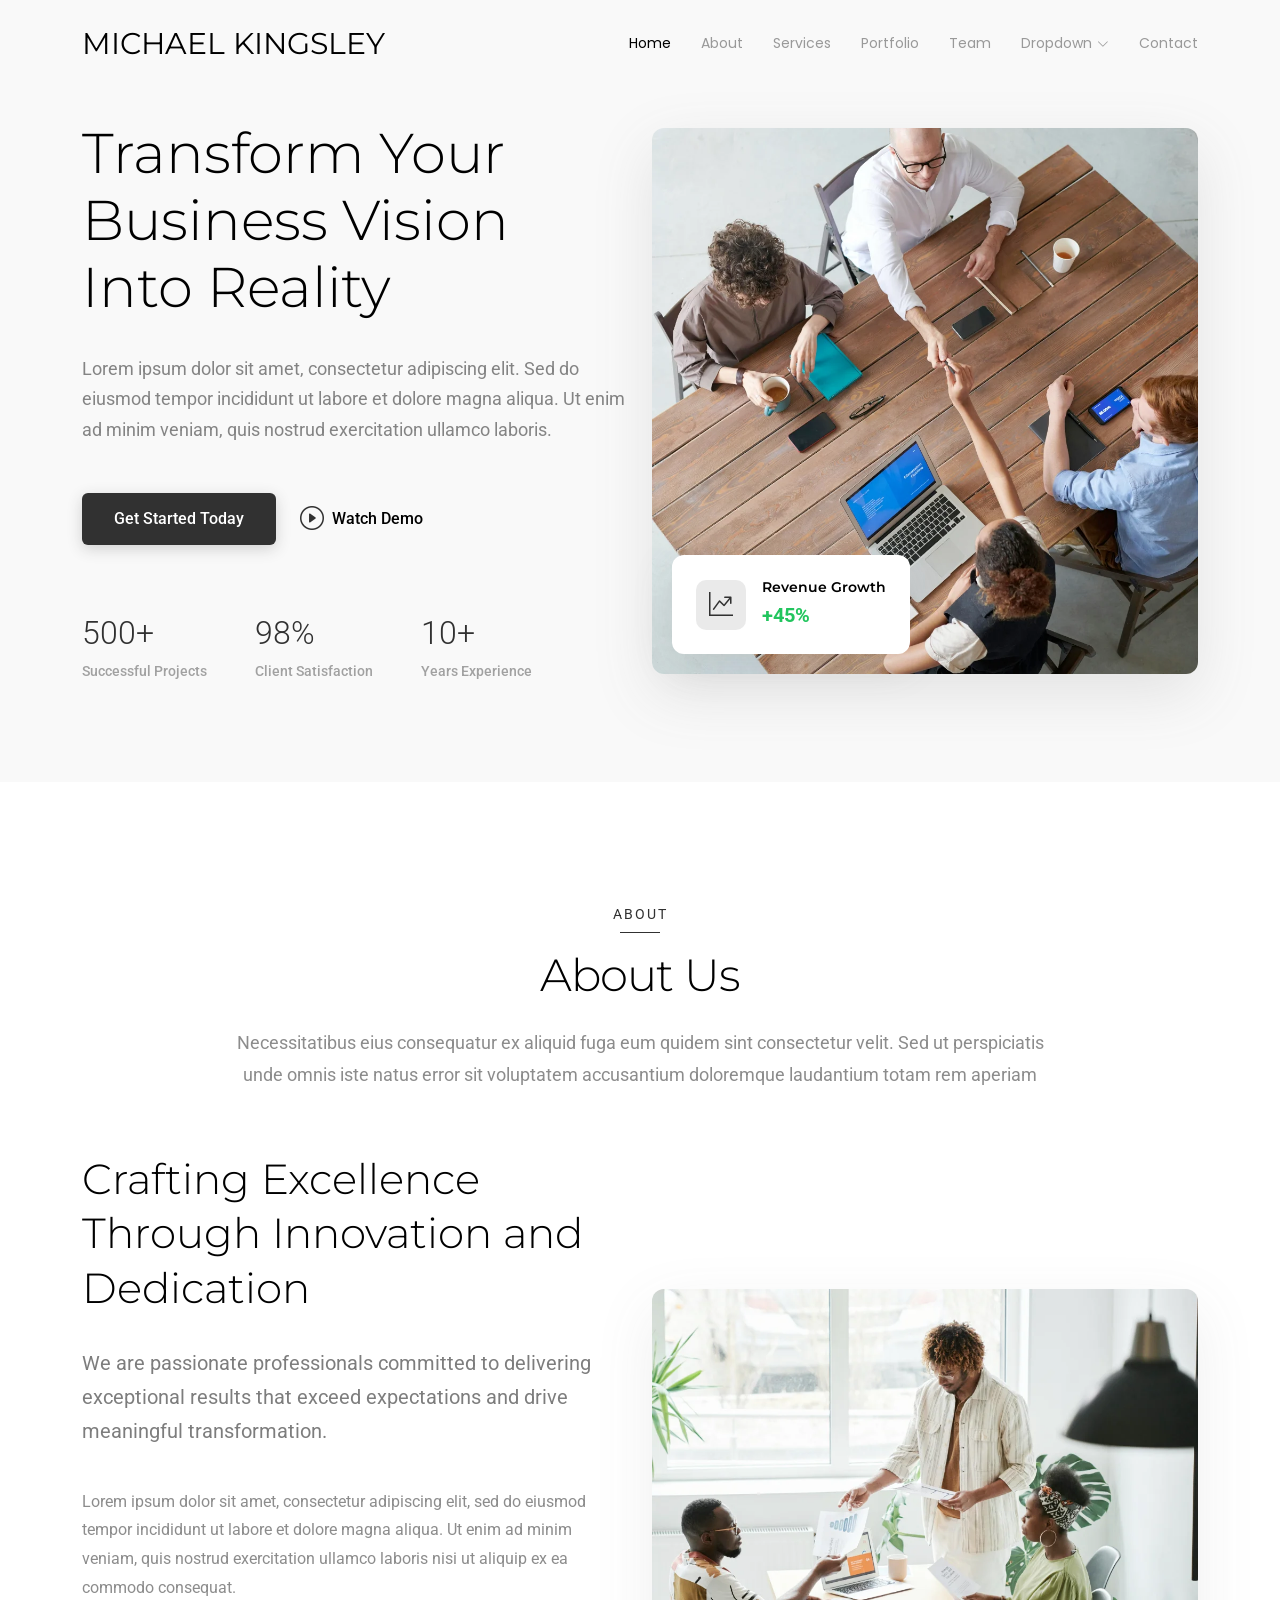
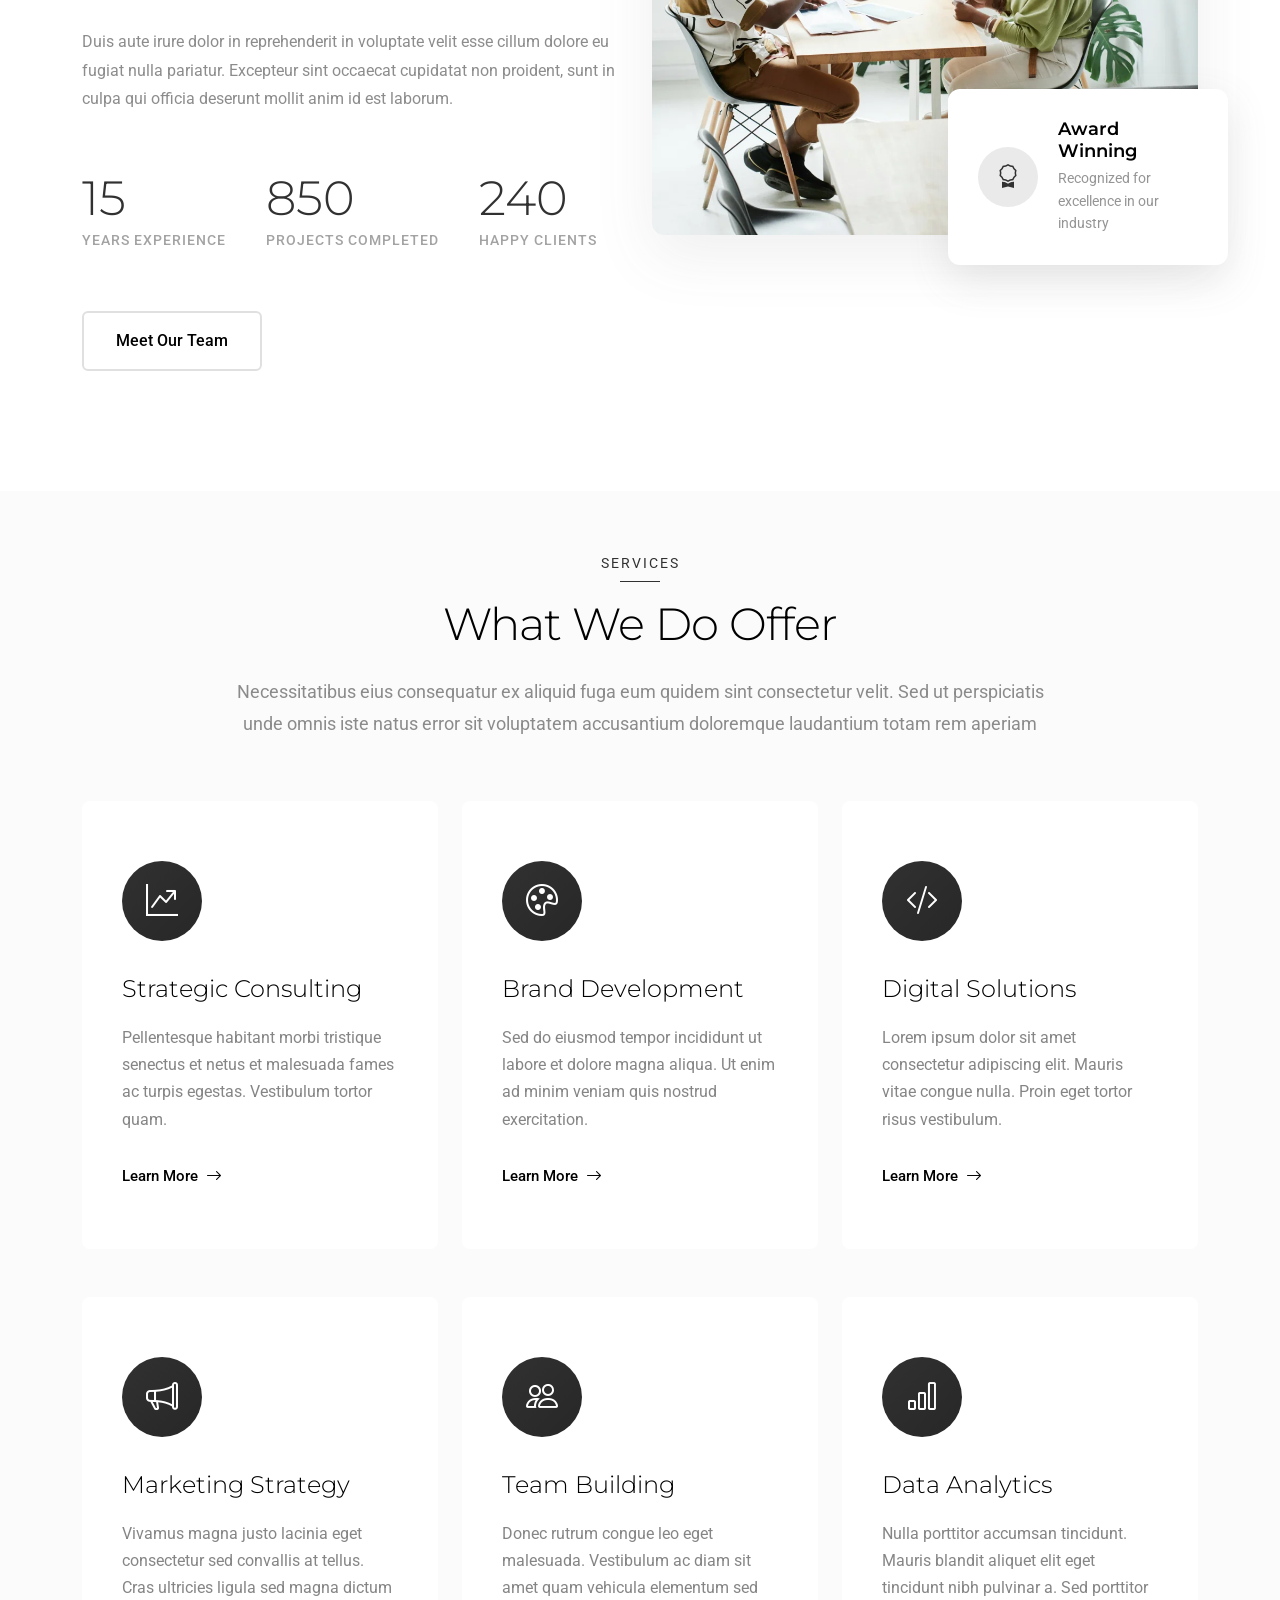
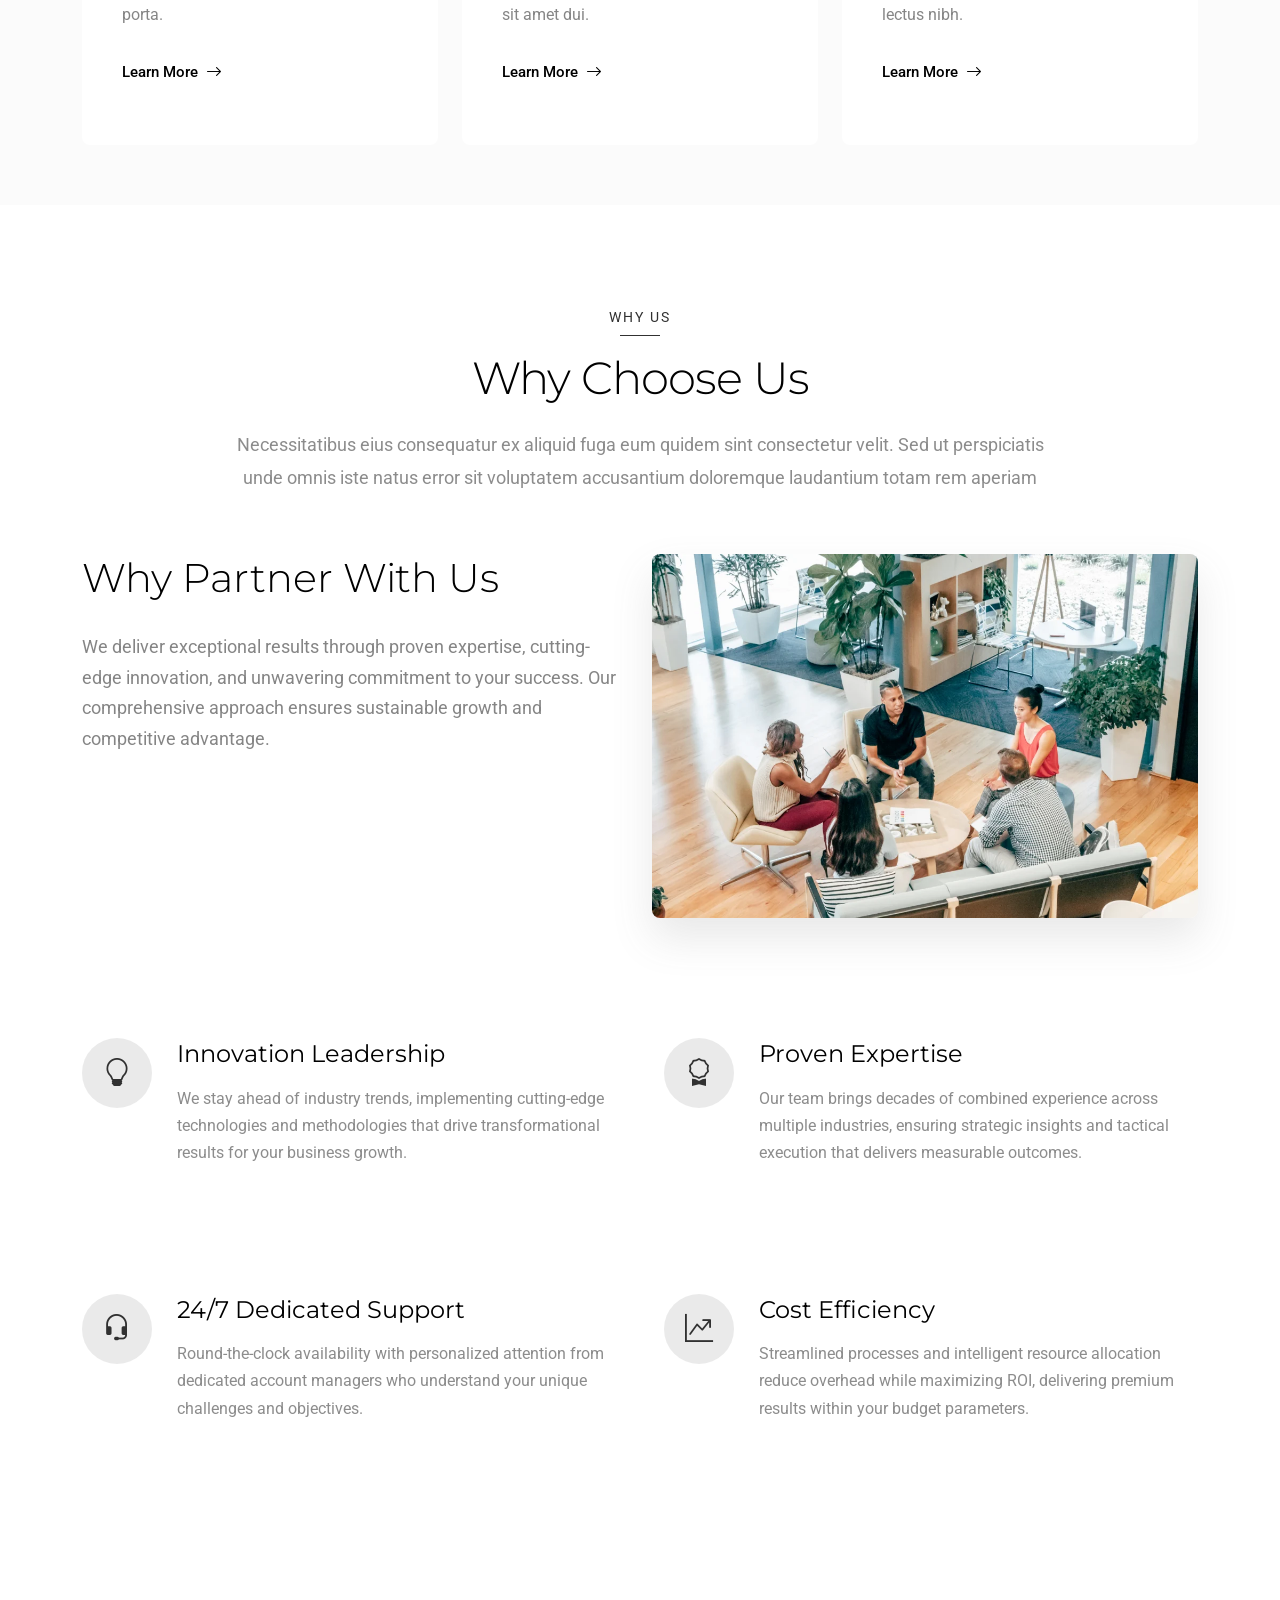
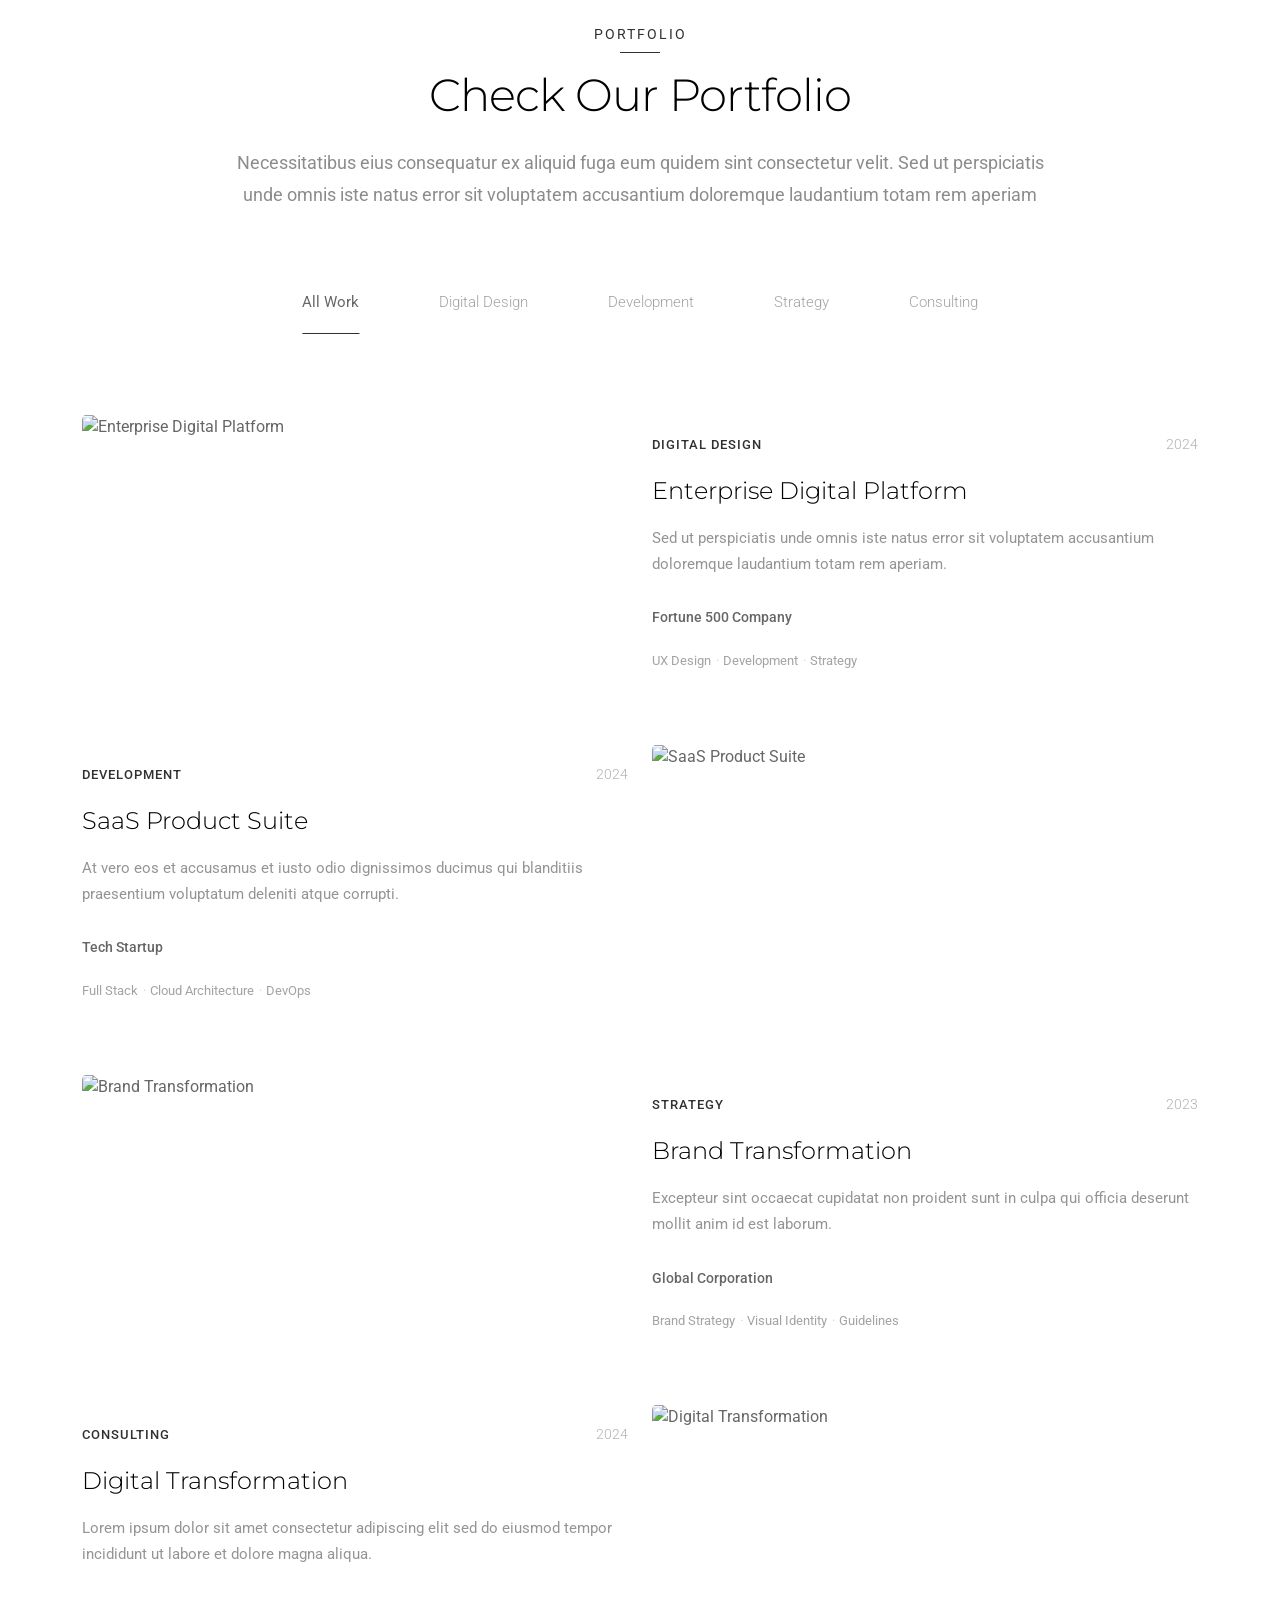
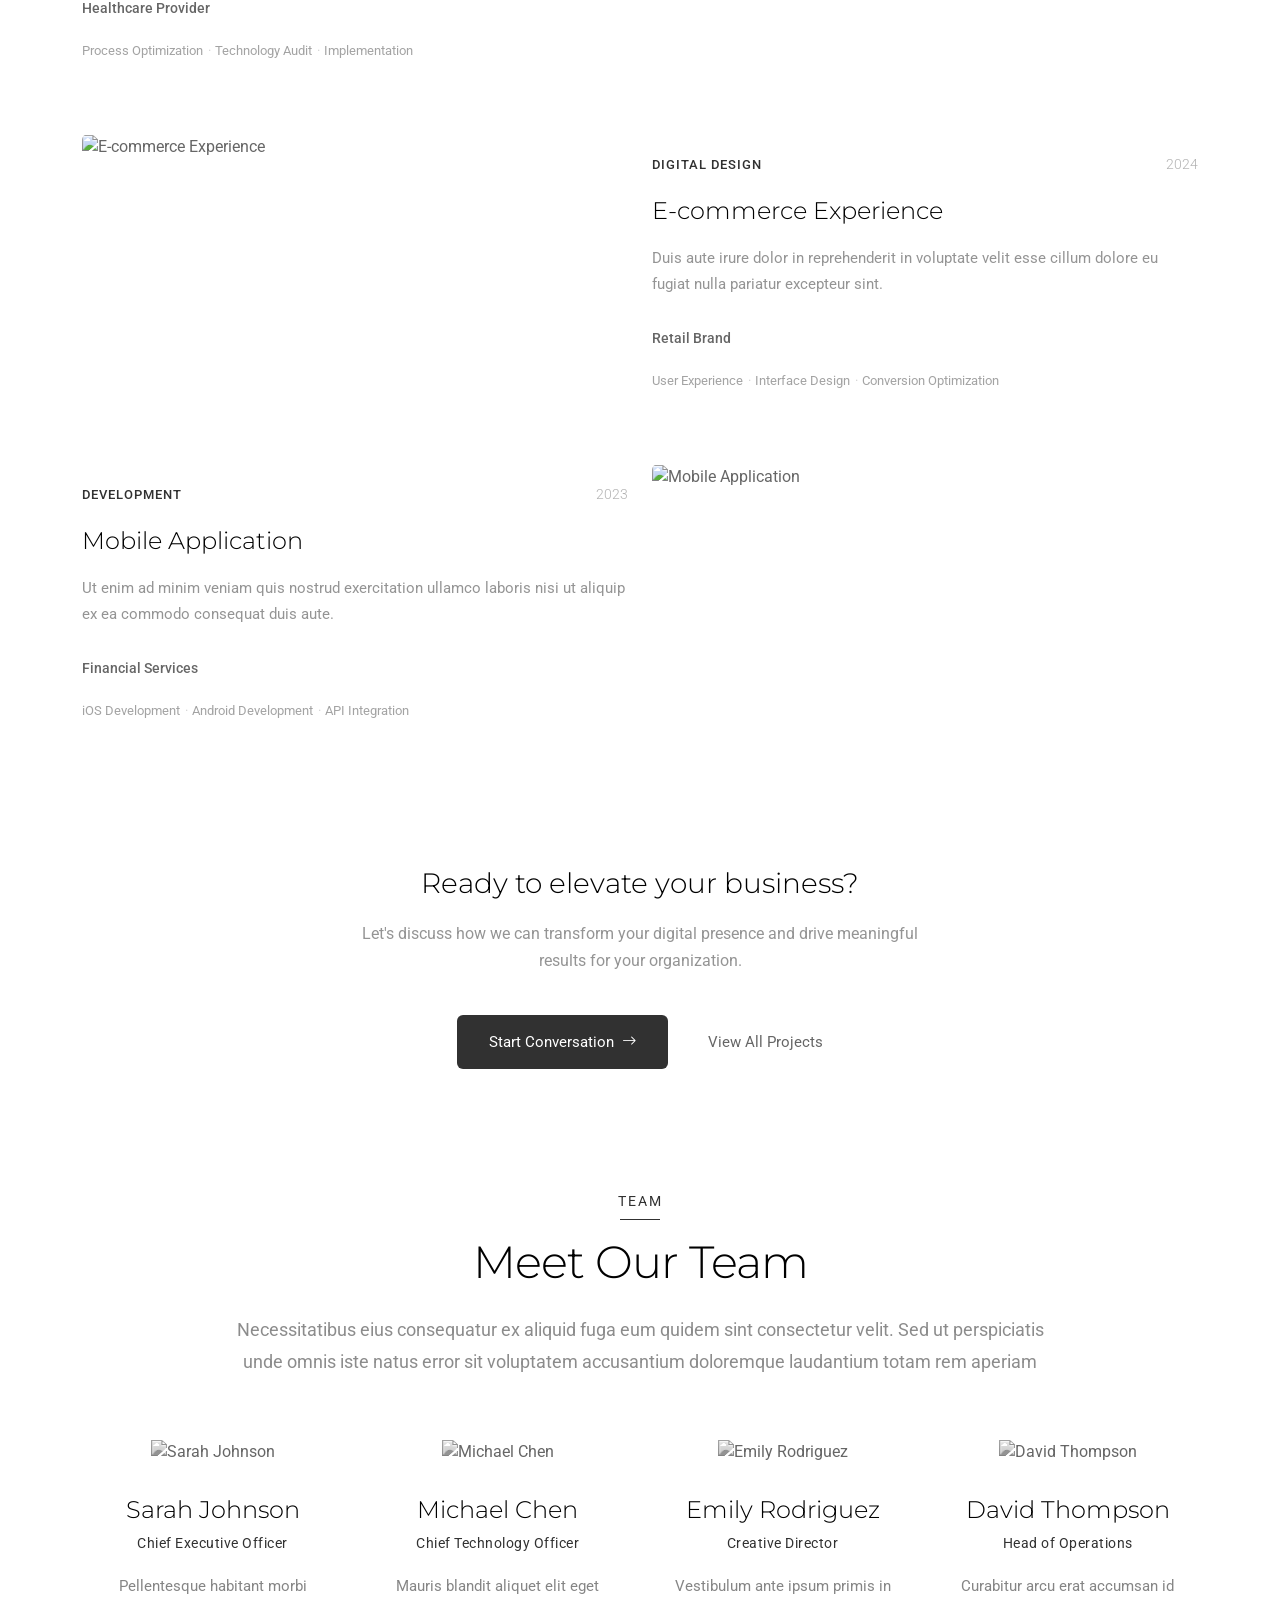
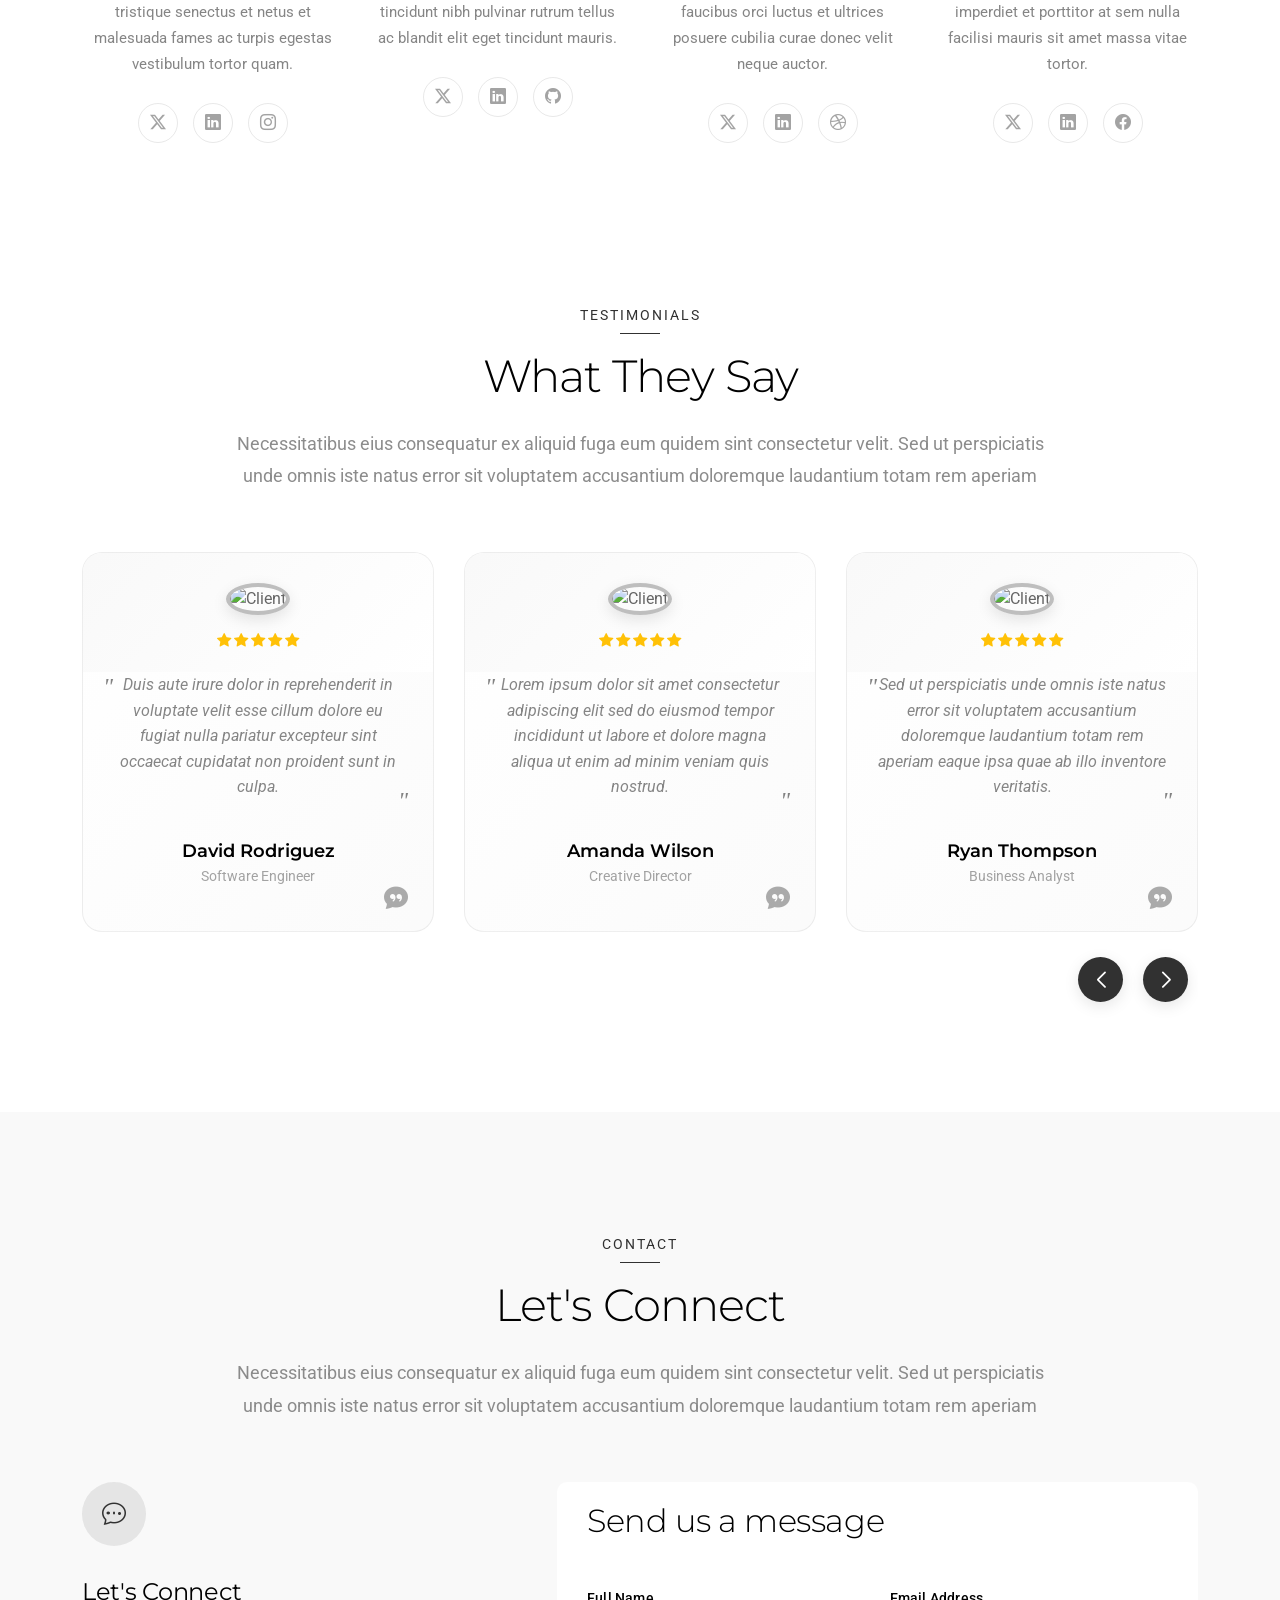
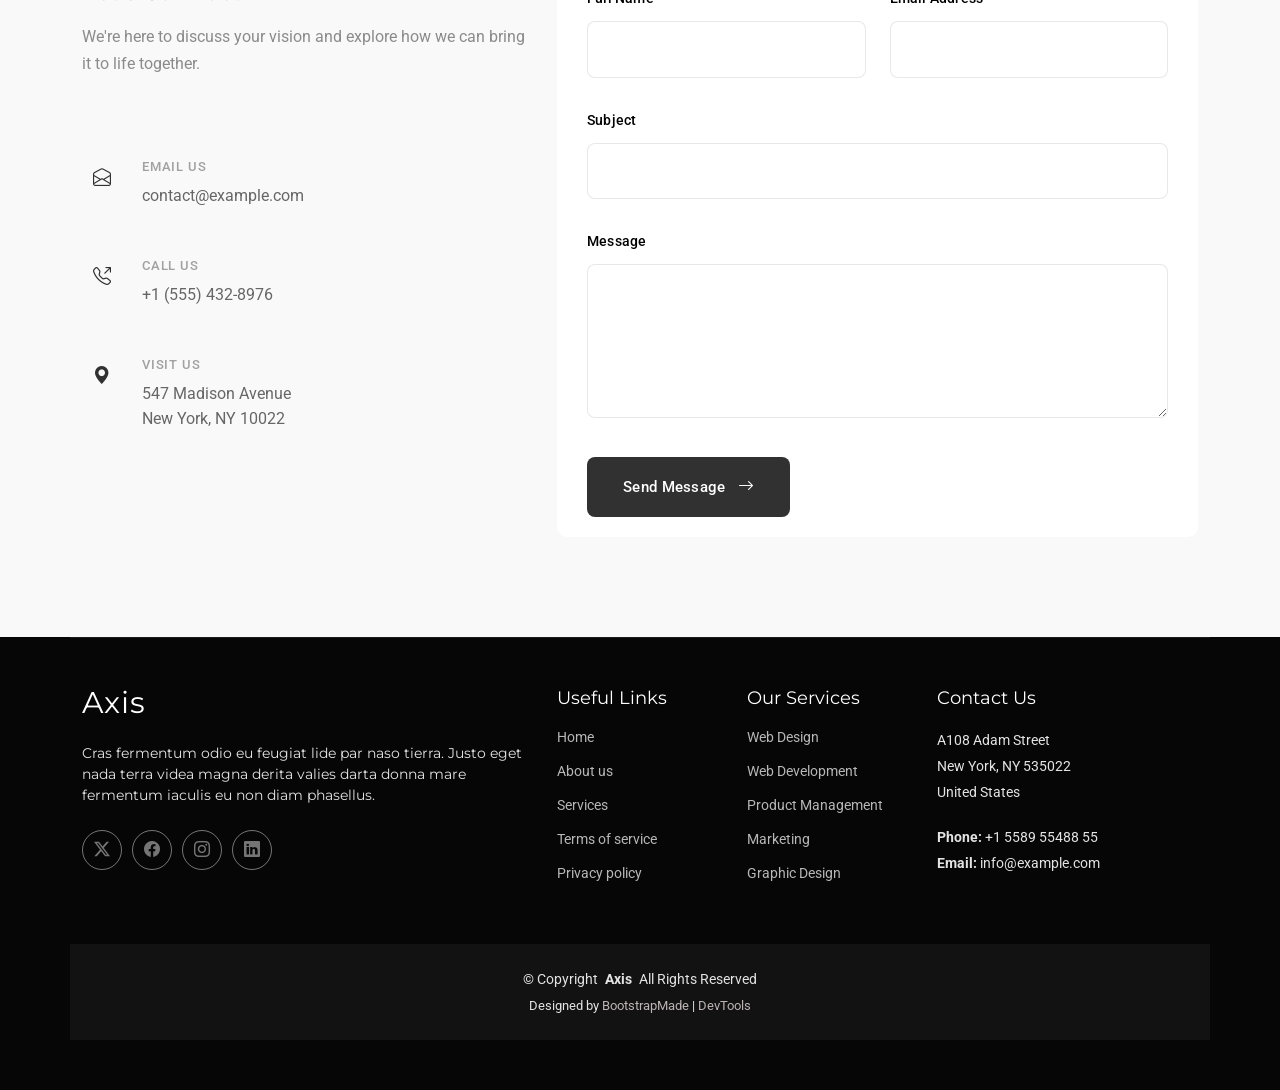
==== index.html @ a592f67a "my first commit" ====
<!DOCTYPE html>
<html lang="en">

<head>
  <meta charset="utf-8">
  <meta content="width=device-width, initial-scale=1.0" name="viewport">
  <title>Index - Axis Bootstrap Template</title>
  <meta name="description" content="">
  <meta name="keywords" content="">

  <!-- Favicons -->

  <!-- Fonts -->
  <link href="https://fonts.googleapis.com" rel="preconnect">
  <link href="https://fonts.gstatic.com" rel="preconnect" crossorigin>
  <link href="https://fonts.googleapis.com/css2?family=Roboto:ital,wght@0,100;0,300;0,400;0,500;0,700;0,900;1,100;1,300;1,400;1,500;1,700;1,900&family=Montserrat:ital,wght@0,100;0,200;0,300;0,400;0,500;0,600;0,700;0,800;0,900;1,100;1,200;1,300;1,400;1,500;1,600;1,700;1,800;1,900&family=Poppins:ital,wght@0,100;0,200;0,300;0,400;0,500;0,600;0,700;0,800;0,900;1,100;1,200;1,300;1,400;1,500;1,600;1,700;1,800;1,900&display=swap" rel="stylesheet">

  <!-- Vendor CSS Files -->
  <link href="assets/vendor/bootstrap/css/bootstrap.min.css" rel="stylesheet">
  <link href="assets/vendor/bootstrap-icons/bootstrap-icons.css" rel="stylesheet">
  <link href="assets/vendor/aos/aos.css" rel="stylesheet">
  <link href="assets/vendor/glightbox/css/glightbox.min.css" rel="stylesheet">
  <link href="assets/vendor/swiper/swiper-bundle.min.css" rel="stylesheet">

  <!-- Main CSS File -->
  <link href="assets/css/main.css" rel="stylesheet">

  <!-- =======================================================
  * Template Name: Axis
  * Template URL: https://bootstrapmade.com/axis-bootstrap-corporate-template/
  * Updated: Sep 13 2025 with Bootstrap v5.3.8
  * Author: BootstrapMade.com
  * License: https://bootstrapmade.com/license/
  ======================================================== -->
</head>

<body class="index-page">

  <header id="header" class="header d-flex align-items-center fixed-top">
    <div class="container-fluid container-xl position-relative d-flex align-items-center justify-content-between">

      <a href="index.html" class="logo d-flex align-items-center">
        <!-- Uncomment the line below if you also wish to use an image logo -->
        <!-- <img src="assets/img/logo.webp" alt=""> -->
        <h1 class="sitename">MICHAEL KINGSLEY</h1>
      </a>

      <nav id="navmenu" class="navmenu">
        <ul>
          <li><a href="#hero" class="active">Home</a></li>
          <li><a href="#about">About</a></li>
          <li><a href="#services">Services</a></li>
          <li><a href="#portfolio">Portfolio</a></li>
          <li><a href="#team">Team</a></li>
          <li class="dropdown"><a href="#"><span>Dropdown</span> <i class="bi bi-chevron-down toggle-dropdown"></i></a>
            <ul>
              <li><a href="#">Dropdown 1</a></li>
              <li class="dropdown"><a href="#"><span>Deep Dropdown</span> <i class="bi bi-chevron-down toggle-dropdown"></i></a>
                <ul>
                  <li><a href="#">Deep Dropdown 1</a></li>
                  <li><a href="#">Deep Dropdown 2</a></li>
                  <li><a href="#">Deep Dropdown 3</a></li>
                  <li><a href="#">Deep Dropdown 4</a></li>
                  <li><a href="#">Deep Dropdown 5</a></li>
                </ul>
              </li>
              <li><a href="#">Dropdown 2</a></li>
              <li><a href="#">Dropdown 3</a></li>
              <li><a href="#">Dropdown 4</a></li>
            </ul>
          </li>
          <li><a href="#contact">Contact</a></li>
        </ul>
        <i class="mobile-nav-toggle d-xl-none bi bi-list"></i>
      </nav>

    </div>
  </header>

  <main class="main">

    <!-- Hero Section -->
    <section id="hero" class="hero section light-background">

      <div class="container" data-aos="fade-up" data-aos-delay="100">

        <div class="row align-items-center">
          <div class="col-lg-6">
            <div class="hero-content">
              <h1 data-aos="fade-up" data-aos-delay="200">Transform Your Business Vision Into Reality</h1>
              <p data-aos="fade-up" data-aos-delay="300">Lorem ipsum dolor sit amet, consectetur adipiscing elit. Sed do eiusmod tempor incididunt ut labore et dolore magna aliqua. Ut enim ad minim veniam, quis nostrud exercitation ullamco laboris.</p>
              <div class="hero-cta" data-aos="fade-up" data-aos-delay="400">
                <a href="#about" class="btn-primary">Get Started Today</a>
                <a href="#https://www.youtube.com/watch?v=Y7f98aduVJ8" class="btn-secondary glightbox">
                  <i class="bi bi-play-circle"></i>
                  Watch Demo
                </a>
              </div>
              <div class="hero-stats" data-aos="fade-up" data-aos-delay="500">
                <div class="stat-item">
                  <div class="stat-number">500+</div>
                  <div class="stat-label">Successful Projects</div>
                </div>
                <div class="stat-item">
                  <div class="stat-number">98%</div>
                  <div class="stat-label">Client Satisfaction</div>
                </div>
                <div class="stat-item">
                  <div class="stat-number">10+</div>
                  <div class="stat-label">Years Experience</div>
                </div>
              </div>
            </div>
          </div>

          <div class="col-lg-6">
            <div class="hero-image" data-aos="fade-left" data-aos-delay="300">
              <img src="assets/img/about/about-square-10.webp" alt="Business Success" class="img-fluid">
              <div class="floating-card" data-aos="zoom-in" data-aos-delay="600">
                <div class="card-icon">
                  <i class="bi bi-graph-up-arrow"></i>
                </div>
                <div class="card-content">
                  <h5>Revenue Growth</h5>
                  <div class="growth-percentage">+45%</div>
                </div>
              </div>
            </div>
          </div>
        </div>

      </div>

    </section><!-- /Hero Section -->

    <!-- About Section -->
    <section id="about" class="about section">

      <!-- Section Title -->
      <div class="container section-title" data-aos="fade-up">
        <span class="subtitle">About</span>
        <h2>About Us</h2>
        <p>Necessitatibus eius consequatur ex aliquid fuga eum quidem sint consectetur velit. Sed ut perspiciatis unde omnis iste natus error sit voluptatem accusantium doloremque laudantium totam rem aperiam</p>
      </div><!-- End Section Title -->

      <div class="container" data-aos="fade-up" data-aos-delay="100">

        <div class="row align-items-center">
          <div class="col-lg-6" data-aos="fade-right" data-aos-delay="200">
            <div class="content">
              <h2>Crafting Excellence Through Innovation and Dedication</h2>
              <p class="lead">We are passionate professionals committed to delivering exceptional results that exceed expectations and drive meaningful transformation.</p>

              <p>Lorem ipsum dolor sit amet, consectetur adipiscing elit, sed do eiusmod tempor incididunt ut labore et dolore magna aliqua. Ut enim ad minim veniam, quis nostrud exercitation ullamco laboris nisi ut aliquip ex ea commodo consequat.</p>

              <p>Duis aute irure dolor in reprehenderit in voluptate velit esse cillum dolore eu fugiat nulla pariatur. Excepteur sint occaecat cupidatat non proident, sunt in culpa qui officia deserunt mollit anim id est laborum.</p>

              <div class="stats-row">
                <div class="stat-item">
                  <div class="stat-number purecounter" data-purecounter-start="0" data-purecounter-end="15" data-purecounter-duration="1"></div>
                  <div class="stat-label">Years Experience</div>
                </div>
                <div class="stat-item">
                  <div class="stat-number purecounter" data-purecounter-start="0" data-purecounter-end="850" data-purecounter-duration="1"></div>
                  <div class="stat-label">Projects Completed</div>
                </div>
                <div class="stat-item">
                  <div class="stat-number purecounter" data-purecounter-start="0" data-purecounter-end="240" data-purecounter-duration="1"></div>
                  <div class="stat-label">Happy Clients</div>
                </div>
              </div>

              <div class="cta-section">
                <a href="#" team="" class="btn-outline">Meet Our Team</a>
              </div>
            </div>
          </div>

          <div class="col-lg-6" data-aos="fade-left" data-aos-delay="300">
            <div class="image-wrapper">
              <img src="assets/img/about/about-square-12.webp" alt="About us" class="img-fluid">
              <div class="floating-card" data-aos="zoom-in" data-aos-delay="500">
                <div class="card-content">
                  <div class="icon">
                    <i class="bi bi-award"></i>
                  </div>
                  <div class="text">
                    <h4>Award Winning</h4>
                    <p>Recognized for excellence in our industry</p>
                  </div>
                </div>
              </div>
            </div>
          </div>
        </div>

      </div>

    </section><!-- /About Section -->

    <!-- Services Section -->
    <section id="services" class="services section">

      <!-- Section Title -->
      <div class="container section-title" data-aos="fade-up">
        <span class="subtitle">Services</span>
        <h2>What We Do Offer</h2>
        <p>Necessitatibus eius consequatur ex aliquid fuga eum quidem sint consectetur velit. Sed ut perspiciatis unde omnis iste natus error sit voluptatem accusantium doloremque laudantium totam rem aperiam</p>
      </div><!-- End Section Title -->

      <div class="container" data-aos="fade-up" data-aos-delay="100">

        <div class="row gy-5">

          <div class="col-lg-4 col-md-6" data-aos="fade-up" data-aos-delay="200">
            <div class="service-item">
              <div class="service-icon">
                <i class="bi bi-graph-up-arrow"></i>
              </div>
              <h3>Strategic Consulting</h3>
              <p>Pellentesque habitant morbi tristique senectus et netus et malesuada fames ac turpis egestas. Vestibulum tortor quam.</p>
              <a href="service-details.html" class="service-link">
                Learn More <i class="bi bi-arrow-right"></i>
              </a>
            </div>
          </div><!-- End Service Item -->

          <div class="col-lg-4 col-md-6" data-aos="fade-up" data-aos-delay="300">
            <div class="service-item">
              <div class="service-icon">
                <i class="bi bi-palette"></i>
              </div>
              <h3>Brand Development</h3>
              <p>Sed do eiusmod tempor incididunt ut labore et dolore magna aliqua. Ut enim ad minim veniam quis nostrud exercitation.</p>
              <a href="service-details.html" class="service-link">
                Learn More <i class="bi bi-arrow-right"></i>
              </a>
            </div>
          </div><!-- End Service Item -->

          <div class="col-lg-4 col-md-6" data-aos="fade-up" data-aos-delay="400">
            <div class="service-item">
              <div class="service-icon">
                <i class="bi bi-code-slash"></i>
              </div>
              <h3>Digital Solutions</h3>
              <p>Lorem ipsum dolor sit amet consectetur adipiscing elit. Mauris vitae congue nulla. Proin eget tortor risus vestibulum.</p>
              <a href="service-details.html" class="service-link">
                Learn More <i class="bi bi-arrow-right"></i>
              </a>
            </div>
          </div><!-- End Service Item -->

          <div class="col-lg-4 col-md-6" data-aos="fade-up" data-aos-delay="200">
            <div class="service-item">
              <div class="service-icon">
                <i class="bi bi-megaphone"></i>
              </div>
              <h3>Marketing Strategy</h3>
              <p>Vivamus magna justo lacinia eget consectetur sed convallis at tellus. Cras ultricies ligula sed magna dictum porta.</p>
              <a href="service-details.html" class="service-link">
                Learn More <i class="bi bi-arrow-right"></i>
              </a>
            </div>
          </div><!-- End Service Item -->

          <div class="col-lg-4 col-md-6" data-aos="fade-up" data-aos-delay="300">
            <div class="service-item">
              <div class="service-icon">
                <i class="bi bi-people"></i>
              </div>
              <h3>Team Building</h3>
              <p>Donec rutrum congue leo eget malesuada. Vestibulum ac diam sit amet quam vehicula elementum sed sit amet dui.</p>
              <a href="service-details.html" class="service-link">
                Learn More <i class="bi bi-arrow-right"></i>
              </a>
            </div>
          </div><!-- End Service Item -->

          <div class="col-lg-4 col-md-6" data-aos="fade-up" data-aos-delay="400">
            <div class="service-item">
              <div class="service-icon">
                <i class="bi bi-bar-chart"></i>
              </div>
              <h3>Data Analytics</h3>
              <p>Nulla porttitor accumsan tincidunt. Mauris blandit aliquet elit eget tincidunt nibh pulvinar a. Sed porttitor lectus nibh.</p>
              <a href="service-details.html" class="service-link">
                Learn More <i class="bi bi-arrow-right"></i>
              </a>
            </div>
          </div><!-- End Service Item -->

        </div>

      </div>

    </section><!-- /Services Section -->

    <!-- Why Us Section -->
    <section id="why-us" class="why-us section">

      <!-- Section Title -->
      <div class="container section-title" data-aos="fade-up">
        <span class="subtitle">Why Us</span>
        <h2>Why Choose Us</h2>
        <p>Necessitatibus eius consequatur ex aliquid fuga eum quidem sint consectetur velit. Sed ut perspiciatis unde omnis iste natus error sit voluptatem accusantium doloremque laudantium totam rem aperiam</p>
      </div><!-- End Section Title -->

      <div class="container" data-aos="fade-up" data-aos-delay="100">

        <div class="row">
          <div class="col-lg-6" data-aos="fade-right" data-aos-delay="200">
            <div class="content">
              <h2>Why Partner With Us</h2>
              <p>We deliver exceptional results through proven expertise, cutting-edge innovation, and unwavering commitment to your success. Our comprehensive approach ensures sustainable growth and competitive advantage.</p>
            </div>
          </div>
          <div class="col-lg-6" data-aos="fade-left" data-aos-delay="300">
            <div class="image-wrapper">
              <img src="assets/img/about/about-8.webp" alt="Professional team collaboration" class="img-fluid">
            </div>
          </div>
        </div>

        <div class="features-grid" data-aos="fade-up" data-aos-delay="400">
          <div class="row g-5">

            <div class="col-lg-6" data-aos="fade-up" data-aos-delay="100">
              <div class="feature-item">
                <div class="icon-wrapper">
                  <i class="bi bi-lightbulb"></i>
                </div>
                <div class="feature-content">
                  <h3>Innovation Leadership</h3>
                  <p>We stay ahead of industry trends, implementing cutting-edge technologies and methodologies that drive transformational results for your business growth.</p>
                </div>
              </div>
            </div><!-- End Feature Item -->

            <div class="col-lg-6" data-aos="fade-up" data-aos-delay="200">
              <div class="feature-item">
                <div class="icon-wrapper">
                  <i class="bi bi-award"></i>
                </div>
                <div class="feature-content">
                  <h3>Proven Expertise</h3>
                  <p>Our team brings decades of combined experience across multiple industries, ensuring strategic insights and tactical execution that delivers measurable outcomes.</p>
                </div>
              </div>
            </div><!-- End Feature Item -->

            <div class="col-lg-6" data-aos="fade-up" data-aos-delay="300">
              <div class="feature-item">
                <div class="icon-wrapper">
                  <i class="bi bi-headset"></i>
                </div>
                <div class="feature-content">
                  <h3>24/7 Dedicated Support</h3>
                  <p>Round-the-clock availability with personalized attention from dedicated account managers who understand your unique challenges and objectives.</p>
                </div>
              </div>
            </div><!-- End Feature Item -->

            <div class="col-lg-6" data-aos="fade-up" data-aos-delay="400">
              <div class="feature-item">
                <div class="icon-wrapper">
                  <i class="bi bi-graph-up-arrow"></i>
                </div>
                <div class="feature-content">
                  <h3>Cost Efficiency</h3>
                  <p>Streamlined processes and intelligent resource allocation reduce overhead while maximizing ROI, delivering premium results within your budget parameters.</p>
                </div>
              </div>
            </div><!-- End Feature Item -->

          </div>
        </div>

      </div>

    </section><!-- /Why Us Section -->

    <!-- Portfolio Section -->
    <section id="portfolio" class="portfolio section">

      <!-- Section Title -->
      <div class="container section-title" data-aos="fade-up">
        <span class="subtitle">Portfolio</span>
        <h2>Check Our Portfolio</h2>
        <p>Necessitatibus eius consequatur ex aliquid fuga eum quidem sint consectetur velit. Sed ut perspiciatis unde omnis iste natus error sit voluptatem accusantium doloremque laudantium totam rem aperiam</p>
      </div><!-- End Section Title -->

      <div class="container" data-aos="fade-up" data-aos-delay="100">

        <div class="isotope-layout" data-default-filter="*" data-layout="masonry" data-sort="original-order">
          <ul class="portfolio-filters isotope-filters" data-aos="fade-up" data-aos-delay="200">
            <li data-filter="*" class="filter-active">All Work</li>
            <li data-filter=".filter-design">Digital Design</li>
            <li data-filter=".filter-development">Development</li>
            <li data-filter=".filter-strategy">Strategy</li>
            <li data-filter=".filter-consulting">Consulting</li>
          </ul><!-- End Portfolio Filters -->

          <div class="row gy-5 isotope-container" data-aos="fade-up" data-aos-delay="300">

            <div class="col-lg-12 portfolio-item isotope-item filter-design">
              <article class="portfolio-card">
                <div class="row g-4">
                  <div class="col-md-6">
                    <div class="project-visual">
                      <img src="assets/img/portfolio/portfolio-1.webp" alt="Enterprise Digital Platform" class="img-fluid" loading="lazy">
                      <div class="project-overlay">
                        <div class="overlay-content">
                          <a href="assets/img/portfolio/portfolio-1.webp" class="view-project glightbox" aria-label="View project image">
                            <i class="bi bi-eye"></i>
                          </a>
                          <a href="#" class="project-link" aria-label="View project details">
                            <i class="bi bi-arrow-up-right"></i>
                          </a>
                        </div>
                      </div>
                    </div>
                  </div>
                  <div class="col-md-6">
                    <div class="project-details">
                      <div class="project-header">
                        <span class="project-category">Digital Design</span>
                        <time class="project-year">2024</time>
                      </div>
                      <h3 class="project-title">Enterprise Digital Platform</h3>
                      <p class="project-description">Sed ut perspiciatis unde omnis iste natus error sit voluptatem accusantium doloremque laudantium totam rem aperiam.</p>
                      <div class="project-meta">
                        <span class="client-name">Fortune 500 Company</span>
                        <div class="project-scope">
                          <span class="scope-item">UX Design</span>
                          <span class="scope-item">Development</span>
                          <span class="scope-item">Strategy</span>
                        </div>
                      </div>
                    </div>
                  </div>
                </div>
              </article>
            </div>

            <div class="col-lg-12 portfolio-item isotope-item filter-development">
              <article class="portfolio-card">
                <div class="row g-4">
                  <div class="col-md-6 order-md-2">
                    <div class="project-visual">
                      <img src="assets/img/portfolio/portfolio-3.webp" alt="SaaS Product Suite" class="img-fluid" loading="lazy">
                      <div class="project-overlay">
                        <div class="overlay-content">
                          <a href="assets/img/portfolio/portfolio-3.webp" class="view-project glightbox" aria-label="View project image">
                            <i class="bi bi-eye"></i>
                          </a>
                          <a href="#" class="project-link" aria-label="View project details">
                            <i class="bi bi-arrow-up-right"></i>
                          </a>
                        </div>
                      </div>
                    </div>
                  </div>
                  <div class="col-md-6 order-md-1">
                    <div class="project-details">
                      <div class="project-header">
                        <span class="project-category">Development</span>
                        <time class="project-year">2024</time>
                      </div>
                      <h3 class="project-title">SaaS Product Suite</h3>
                      <p class="project-description">At vero eos et accusamus et iusto odio dignissimos ducimus qui blanditiis praesentium voluptatum deleniti atque corrupti.</p>
                      <div class="project-meta">
                        <span class="client-name">Tech Startup</span>
                        <div class="project-scope">
                          <span class="scope-item">Full Stack</span>
                          <span class="scope-item">Cloud Architecture</span>
                          <span class="scope-item">DevOps</span>
                        </div>
                      </div>
                    </div>
                  </div>
                </div>
              </article>
            </div>

            <div class="col-lg-12 portfolio-item isotope-item filter-strategy">
              <article class="portfolio-card">
                <div class="row g-4">
                  <div class="col-md-6">
                    <div class="project-visual">
                      <img src="assets/img/portfolio/portfolio-5.webp" alt="Brand Transformation" class="img-fluid" loading="lazy">
                      <div class="project-overlay">
                        <div class="overlay-content">
                          <a href="assets/img/portfolio/portfolio-5.webp" class="view-project glightbox" aria-label="View project image">
                            <i class="bi bi-eye"></i>
                          </a>
                          <a href="#" class="project-link" aria-label="View project details">
                            <i class="bi bi-arrow-up-right"></i>
                          </a>
                        </div>
                      </div>
                    </div>
                  </div>
                  <div class="col-md-6">
                    <div class="project-details">
                      <div class="project-header">
                        <span class="project-category">Strategy</span>
                        <time class="project-year">2023</time>
                      </div>
                      <h3 class="project-title">Brand Transformation</h3>
                      <p class="project-description">Excepteur sint occaecat cupidatat non proident sunt in culpa qui officia deserunt mollit anim id est laborum.</p>
                      <div class="project-meta">
                        <span class="client-name">Global Corporation</span>
                        <div class="project-scope">
                          <span class="scope-item">Brand Strategy</span>
                          <span class="scope-item">Visual Identity</span>
                          <span class="scope-item">Guidelines</span>
                        </div>
                      </div>
                    </div>
                  </div>
                </div>
              </article>
            </div>

            <div class="col-lg-12 portfolio-item isotope-item filter-consulting">
              <article class="portfolio-card">
                <div class="row g-4">
                  <div class="col-md-6 order-md-2">
                    <div class="project-visual">
                      <img src="assets/img/portfolio/portfolio-6.webp" alt="Digital Transformation" class="img-fluid" loading="lazy">
                      <div class="project-overlay">
                        <div class="overlay-content">
                          <a href="assets/img/portfolio/portfolio-6.webp" class="view-project glightbox" aria-label="View project image">
                            <i class="bi bi-eye"></i>
                          </a>
                          <a href="#" class="project-link" aria-label="View project details">
                            <i class="bi bi-arrow-up-right"></i>
                          </a>
                        </div>
                      </div>
                    </div>
                  </div>
                  <div class="col-md-6 order-md-1">
                    <div class="project-details">
                      <div class="project-header">
                        <span class="project-category">Consulting</span>
                        <time class="project-year">2024</time>
                      </div>
                      <h3 class="project-title">Digital Transformation</h3>
                      <p class="project-description">Lorem ipsum dolor sit amet consectetur adipiscing elit sed do eiusmod tempor incididunt ut labore et dolore magna aliqua.</p>
                      <div class="project-meta">
                        <span class="client-name">Healthcare Provider</span>
                        <div class="project-scope">
                          <span class="scope-item">Process Optimization</span>
                          <span class="scope-item">Technology Audit</span>
                          <span class="scope-item">Implementation</span>
                        </div>
                      </div>
                    </div>
                  </div>
                </div>
              </article>
            </div>

            <div class="col-lg-12 portfolio-item isotope-item filter-design">
              <article class="portfolio-card">
                <div class="row g-4">
                  <div class="col-md-6">
                    <div class="project-visual">
                      <img src="assets/img/portfolio/portfolio-2.webp" alt="E-commerce Experience" class="img-fluid" loading="lazy">
                      <div class="project-overlay">
                        <div class="overlay-content">
                          <a href="assets/img/portfolio/portfolio-2.webp" class="view-project glightbox" aria-label="View project image">
                            <i class="bi bi-eye"></i>
                          </a>
                          <a href="#" class="project-link" aria-label="View project details">
                            <i class="bi bi-arrow-up-right"></i>
                          </a>
                        </div>
                      </div>
                    </div>
                  </div>
                  <div class="col-md-6">
                    <div class="project-details">
                      <div class="project-header">
                        <span class="project-category">Digital Design</span>
                        <time class="project-year">2024</time>
                      </div>
                      <h3 class="project-title">E-commerce Experience</h3>
                      <p class="project-description">Duis aute irure dolor in reprehenderit in voluptate velit esse cillum dolore eu fugiat nulla pariatur excepteur sint.</p>
                      <div class="project-meta">
                        <span class="client-name">Retail Brand</span>
                        <div class="project-scope">
                          <span class="scope-item">User Experience</span>
                          <span class="scope-item">Interface Design</span>
                          <span class="scope-item">Conversion Optimization</span>
                        </div>
                      </div>
                    </div>
                  </div>
                </div>
              </article>
            </div>

            <div class="col-lg-12 portfolio-item isotope-item filter-development">
              <article class="portfolio-card">
                <div class="row g-4">
                  <div class="col-md-6 order-md-2">
                    <div class="project-visual">
                      <img src="assets/img/portfolio/portfolio-4.webp" alt="Mobile Application" class="img-fluid" loading="lazy">
                      <div class="project-overlay">
                        <div class="overlay-content">
                          <a href="assets/img/portfolio/portfolio-4.webp" class="view-project glightbox" aria-label="View project image">
                            <i class="bi bi-eye"></i>
                          </a>
                          <a href="#" class="project-link" aria-label="View project details">
                            <i class="bi bi-arrow-up-right"></i>
                          </a>
                        </div>
                      </div>
                    </div>
                  </div>
                  <div class="col-md-6 order-md-1">
                    <div class="project-details">
                      <div class="project-header">
                        <span class="project-category">Development</span>
                        <time class="project-year">2023</time>
                      </div>
                      <h3 class="project-title">Mobile Application</h3>
                      <p class="project-description">Ut enim ad minim veniam quis nostrud exercitation ullamco laboris nisi ut aliquip ex ea commodo consequat duis aute.</p>
                      <div class="project-meta">
                        <span class="client-name">Financial Services</span>
                        <div class="project-scope">
                          <span class="scope-item">iOS Development</span>
                          <span class="scope-item">Android Development</span>
                          <span class="scope-item">API Integration</span>
                        </div>
                      </div>
                    </div>
                  </div>
                </div>
              </article>
            </div>

          </div><!-- End Portfolio Items Container -->

        </div>

        <div class="portfolio-conclusion" data-aos="fade-up" data-aos-delay="400">
          <div class="conclusion-content">
            <h4>Ready to elevate your business?</h4>
            <p>Let's discuss how we can transform your digital presence and drive meaningful results for your organization.</p>
            <div class="conclusion-actions">
              <a href="#contact" class="primary-action">
                Start Conversation
                <i class="bi bi-arrow-right"></i>
              </a>
              <a href="#portfolio" class="secondary-action">
                View All Projects
              </a>
            </div>
          </div>
        </div>

      </div>

    </section><!-- /Portfolio Section -->

    <!-- Team Section -->
    <section id="team" class="team section">

      <!-- Section Title -->
      <div class="container section-title" data-aos="fade-up">
        <span class="subtitle">Team</span>
        <h2>Meet Our Team</h2>
        <p>Necessitatibus eius consequatur ex aliquid fuga eum quidem sint consectetur velit. Sed ut perspiciatis unde omnis iste natus error sit voluptatem accusantium doloremque laudantium totam rem aperiam</p>
      </div><!-- End Section Title -->

      <div class="container" data-aos="fade-up" data-aos-delay="100">

        <div class="row gy-5">

          <div class="col-lg-3 col-md-6" data-aos="fade-up" data-aos-delay="200">
            <div class="team-member">
              <div class="member-img">
                <img src="assets/img/person/person-f-8.webp" class="img-fluid" alt="Sarah Johnson" loading="lazy">
              </div>
              <div class="member-info">
                <h4>Sarah Johnson</h4>
                <span>Chief Executive Officer</span>
                <p>Pellentesque habitant morbi tristique senectus et netus et malesuada fames ac turpis egestas vestibulum tortor quam.</p>
                <div class="social">
                  <a href="#"><i class="bi bi-twitter-x"></i></a>
                  <a href="#"><i class="bi bi-linkedin"></i></a>
                  <a href="#"><i class="bi bi-instagram"></i></a>
                </div>
              </div>
            </div>
          </div><!-- End Team Member -->

          <div class="col-lg-3 col-md-6" data-aos="fade-up" data-aos-delay="250">
            <div class="team-member">
              <div class="member-img">
                <img src="assets/img/person/person-m-12.webp" class="img-fluid" alt="Michael Chen" loading="lazy">
              </div>
              <div class="member-info">
                <h4>Michael Chen</h4>
                <span>Chief Technology Officer</span>
                <p>Mauris blandit aliquet elit eget tincidunt nibh pulvinar rutrum tellus ac blandit elit eget tincidunt mauris.</p>
                <div class="social">
                  <a href="#"><i class="bi bi-twitter-x"></i></a>
                  <a href="#"><i class="bi bi-linkedin"></i></a>
                  <a href="#"><i class="bi bi-github"></i></a>
                </div>
              </div>
            </div>
          </div><!-- End Team Member -->

          <div class="col-lg-3 col-md-6" data-aos="fade-up" data-aos-delay="300">
            <div class="team-member">
              <div class="member-img">
                <img src="assets/img/person/person-f-3.webp" class="img-fluid" alt="Emily Rodriguez" loading="lazy">
              </div>
              <div class="member-info">
                <h4>Emily Rodriguez</h4>
                <span>Creative Director</span>
                <p>Vestibulum ante ipsum primis in faucibus orci luctus et ultrices posuere cubilia curae donec velit neque auctor.</p>
                <div class="social">
                  <a href="#"><i class="bi bi-twitter-x"></i></a>
                  <a href="#"><i class="bi bi-linkedin"></i></a>
                  <a href="#"><i class="bi bi-dribbble"></i></a>
                </div>
              </div>
            </div>
          </div><!-- End Team Member -->

          <div class="col-lg-3 col-md-6" data-aos="fade-up" data-aos-delay="350">
            <div class="team-member">
              <div class="member-img">
                <img src="assets/img/person/person-m-7.webp" class="img-fluid" alt="David Thompson" loading="lazy">
              </div>
              <div class="member-info">
                <h4>David Thompson</h4>
                <span>Head of Operations</span>
                <p>Curabitur arcu erat accumsan id imperdiet et porttitor at sem nulla facilisi mauris sit amet massa vitae tortor.</p>
                <div class="social">
                  <a href="#"><i class="bi bi-twitter-x"></i></a>
                  <a href="#"><i class="bi bi-linkedin"></i></a>
                  <a href="#"><i class="bi bi-facebook"></i></a>
                </div>
              </div>
            </div>
          </div><!-- End Team Member -->

        </div>

      </div>

    </section><!-- /Team Section -->

    <!-- Testimonials Section -->
    <section id="testimonials" class="testimonials section">

      <!-- Section Title -->
      <div class="container section-title" data-aos="fade-up">
        <span class="subtitle">Testimonials</span>
        <h2>What They Say</h2>
        <p>Necessitatibus eius consequatur ex aliquid fuga eum quidem sint consectetur velit. Sed ut perspiciatis unde omnis iste natus error sit voluptatem accusantium doloremque laudantium totam rem aperiam</p>
      </div><!-- End Section Title -->

      <div class="container" data-aos="fade-up" data-aos-delay="100">

        <div class="testimonial-slider swiper init-swiper">
          <script type="application/json" class="swiper-config">
            {
              "loop": true,
              "speed": 600,
              "autoplay": {
                "delay": 4000
              },
              "slidesPerView": 1,
              "spaceBetween": 30,
              "navigation": {
                "nextEl": ".swiper-button-next",
                "prevEl": ".swiper-button-prev"
              },
              "breakpoints": {
                "768": {
                  "slidesPerView": 2
                },
                "1200": {
                  "slidesPerView": 3
                }
              }
            }
          </script>

          <div class="swiper-wrapper">

            <!-- Testimonial Slide 1 -->
            <div class="swiper-slide">
              <div class="testimonial-item" data-aos="zoom-in" data-aos-delay="200">
                <div class="testimonial-header">
                  <img src="assets/img/person/person-f-12.webp" alt="Client" class="img-fluid" loading="lazy">
                  <div class="rating">
                    <i class="bi bi-star-fill"></i>
                    <i class="bi bi-star-fill"></i>
                    <i class="bi bi-star-fill"></i>
                    <i class="bi bi-star-fill"></i>
                    <i class="bi bi-star-fill"></i>
                  </div>
                </div>
                <div class="testimonial-body">
                  <p>Excepteur sint occaecat cupidatat non proident, sunt in culpa qui officia deserunt mollit anim id est laborum consectetur adipiscing elit sed eiusmod tempor.</p>
                </div>
                <div class="testimonial-footer">
                  <h5>Jessica Martinez</h5>
                  <span>UX Designer</span>
                  <div class="quote-icon">
                    <i class="bi bi-chat-quote-fill"></i>
                  </div>
                </div>
              </div>
            </div><!-- End Testimonial Slide -->

            <!-- Testimonial Slide 2 -->
            <div class="swiper-slide">
              <div class="testimonial-item" data-aos="zoom-in" data-aos-delay="300">
                <div class="testimonial-header">
                  <img src="assets/img/person/person-m-8.webp" alt="Client" class="img-fluid" loading="lazy">
                  <div class="rating">
                    <i class="bi bi-star-fill"></i>
                    <i class="bi bi-star-fill"></i>
                    <i class="bi bi-star-fill"></i>
                    <i class="bi bi-star-fill"></i>
                    <i class="bi bi-star-fill"></i>
                  </div>
                </div>
                <div class="testimonial-body">
                  <p>Duis aute irure dolor in reprehenderit in voluptate velit esse cillum dolore eu fugiat nulla pariatur excepteur sint occaecat cupidatat non proident sunt in culpa.</p>
                </div>
                <div class="testimonial-footer">
                  <h5>David Rodriguez</h5>
                  <span>Software Engineer</span>
                  <div class="quote-icon">
                    <i class="bi bi-chat-quote-fill"></i>
                  </div>
                </div>
              </div>
            </div><!-- End Testimonial Slide -->

            <!-- Testimonial Slide 3 -->
            <div class="swiper-slide">
              <div class="testimonial-item" data-aos="zoom-in" data-aos-delay="400">
                <div class="testimonial-header">
                  <img src="assets/img/person/person-f-6.webp" alt="Client" class="img-fluid" loading="lazy">
                  <div class="rating">
                    <i class="bi bi-star-fill"></i>
                    <i class="bi bi-star-fill"></i>
                    <i class="bi bi-star-fill"></i>
                    <i class="bi bi-star-fill"></i>
                    <i class="bi bi-star-fill"></i>
                  </div>
                </div>
                <div class="testimonial-body">
                  <p>Lorem ipsum dolor sit amet consectetur adipiscing elit sed do eiusmod tempor incididunt ut labore et dolore magna aliqua ut enim ad minim veniam quis nostrud.</p>
                </div>
                <div class="testimonial-footer">
                  <h5>Amanda Wilson</h5>
                  <span>Creative Director</span>
                  <div class="quote-icon">
                    <i class="bi bi-chat-quote-fill"></i>
                  </div>
                </div>
              </div>
            </div><!-- End Testimonial Slide -->

            <!-- Testimonial Slide 4 -->
            <div class="swiper-slide">
              <div class="testimonial-item" data-aos="zoom-in" data-aos-delay="500">
                <div class="testimonial-header">
                  <img src="assets/img/person/person-m-12.webp" alt="Client" class="img-fluid" loading="lazy">
                  <div class="rating">
                    <i class="bi bi-star-fill"></i>
                    <i class="bi bi-star-fill"></i>
                    <i class="bi bi-star-fill"></i>
                    <i class="bi bi-star-fill"></i>
                    <i class="bi bi-star-fill"></i>
                  </div>
                </div>
                <div class="testimonial-body">
                  <p>Sed ut perspiciatis unde omnis iste natus error sit voluptatem accusantium doloremque laudantium totam rem aperiam eaque ipsa quae ab illo inventore veritatis.</p>
                </div>
                <div class="testimonial-footer">
                  <h5>Ryan Thompson</h5>
                  <span>Business Analyst</span>
                  <div class="quote-icon">
                    <i class="bi bi-chat-quote-fill"></i>
                  </div>
                </div>
              </div>
            </div><!-- End Testimonial Slide -->

            <!-- Testimonial Slide 5 -->
            <div class="swiper-slide">
              <div class="testimonial-item" data-aos="zoom-in" data-aos-delay="600">
                <div class="testimonial-header">
                  <img src="assets/img/person/person-f-10.webp" alt="Client" class="img-fluid" loading="lazy">
                  <div class="rating">
                    <i class="bi bi-star-fill"></i>
                    <i class="bi bi-star-fill"></i>
                    <i class="bi bi-star-fill"></i>
                    <i class="bi bi-star-fill"></i>
                    <i class="bi bi-star-fill"></i>
                  </div>
                </div>
                <div class="testimonial-body">
                  <p>At vero eos et accusamus et iusto odio dignissimos ducimus qui blanditiis praesentium voluptatum deleniti atque corrupti quos dolores et quas molestias excepturi.</p>
                </div>
                <div class="testimonial-footer">
                  <h5>Rachel Chen</h5>
                  <span>Project Manager</span>
                  <div class="quote-icon">
                    <i class="bi bi-chat-quote-fill"></i>
                  </div>
                </div>
              </div>
            </div><!-- End Testimonial Slide -->

          </div>

          <div class="swiper-navigation">
            <div class="swiper-button-prev"></div>
            <div class="swiper-button-next"></div>
          </div>

        </div>

      </div>

    </section><!-- /Testimonials Section -->

    <!-- Contact Section -->
    <section id="contact" class="contact section light-background">
      <!-- Section Title -->
      <div class="container section-title" data-aos="fade-up">
        <span class="subtitle">Contact</span>
        <h2>Let's Connect</h2>
        <p>Necessitatibus eius consequatur ex aliquid fuga eum quidem sint consectetur velit. Sed ut perspiciatis unde omnis iste natus error sit voluptatem accusantium doloremque laudantium totam rem aperiam</p>
      </div><!-- End Section Title -->

      <div class="container">
        <div class="row gy-4">
          <div class="col-lg-5">

            <div class="info-item">
              <div class="info-icon">
                <i class="bi bi-chat-dots"></i>
              </div>
              <div class="info-content">
                <h4>Let's Connect</h4>
                <p>We're here to discuss your vision and explore how we can bring it to life together.</p>
              </div>
            </div>

            <div class="contact-details">

              <div class="detail-item">
                <div class="detail-icon">
                  <i class="bi bi-envelope-open"></i>
                </div>
                <div class="detail-content">
                  <span class="detail-label">Email us</span>
                  <span class="detail-value">contact@example.com</span>
                </div>
              </div>

              <div class="detail-item">
                <div class="detail-icon">
                  <i class="bi bi-telephone-outbound"></i>
                </div>
                <div class="detail-content">
                  <span class="detail-label">Call us</span>
                  <span class="detail-value">+1 (555) 432-8976</span>
                </div>
              </div>

              <div class="detail-item">
                <div class="detail-icon">
                  <i class="bi bi-geo-alt-fill"></i>
                </div>
                <div class="detail-content">
                  <span class="detail-label">Visit us</span>
                  <span class="detail-value">547 Madison Avenue<br>New York, NY 10022</span>
                </div>
              </div>

            </div>

          </div>

          <div class="col-lg-7">
            <div class="form-wrapper">
              <div class="form-header">
                <h3>Send us a message</h3>
              </div>

              <form action="forms/contact.php" method="post" class="php-email-form">

                <div class="row">
                  <div class="col-md-6">
                    <div class="form-group">
                      <label>Full Name</label>
                      <input type="text" name="name" required="">
                    </div>
                  </div>
                  <div class="col-md-6">
                    <div class="form-group">
                      <label>Email Address</label>
                      <input type="email" name="email" required="">
                    </div>
                  </div>
                </div>

                <div class="form-group">
                  <label>Subject</label>
                  <input type="text" name="subject" required="">
                </div>

                <div class="form-group">
                  <label for="projectMessage">Message</label>
                  <textarea name="message" id="projectMessage" rows="5" required=""></textarea>
                </div>

                <div class="my-3">
                  <div class="loading">Loading</div>
                  <div class="error-message"></div>
                  <div class="sent-message">Your message has been sent. Thank you!</div>
                </div>

                <button type="submit" class="submit-btn">
                  <span>Send Message</span>
                  <i class="bi bi-arrow-right"></i>
                </button>

              </form>

            </div>

          </div>

        </div>
      </div>

    </section><!-- /Contact Section -->

  </main>

  <footer id="footer" class="footer dark-background">

    <div class="container footer-top">
      <div class="row gy-4">
        <div class="col-lg-5 col-md-12 footer-about">
          <a href="index.html" class="logo d-flex align-items-center">
            <span class="sitename">Axis</span>
          </a>
          <p>Cras fermentum odio eu feugiat lide par naso tierra. Justo eget nada terra videa magna derita valies darta donna mare fermentum iaculis eu non diam phasellus.</p>
          <div class="social-links d-flex mt-4">
            <a href=""><i class="bi bi-twitter-x"></i></a>
            <a href=""><i class="bi bi-facebook"></i></a>
            <a href=""><i class="bi bi-instagram"></i></a>
            <a href=""><i class="bi bi-linkedin"></i></a>
          </div>
        </div>

        <div class="col-lg-2 col-6 footer-links">
          <h4>Useful Links</h4>
          <ul>
            <li><a href="#">Home</a></li>
            <li><a href="#">About us</a></li>
            <li><a href="#">Services</a></li>
            <li><a href="#">Terms of service</a></li>
            <li><a href="#">Privacy policy</a></li>
          </ul>
        </div>

        <div class="col-lg-2 col-6 footer-links">
          <h4>Our Services</h4>
          <ul>
            <li><a href="#">Web Design</a></li>
            <li><a href="#">Web Development</a></li>
            <li><a href="#">Product Management</a></li>
            <li><a href="#">Marketing</a></li>
            <li><a href="#">Graphic Design</a></li>
          </ul>
        </div>

        <div class="col-lg-3 col-md-12 footer-contact text-center text-md-start">
          <h4>Contact Us</h4>
          <p>A108 Adam Street</p>
          <p>New York, NY 535022</p>
          <p>United States</p>
          <p class="mt-4"><strong>Phone:</strong> <span>+1 5589 55488 55</span></p>
          <p><strong>Email:</strong> <span>info@example.com</span></p>
        </div>

      </div>
    </div>

    <div class="container copyright text-center mt-4">
      <p>© <span>Copyright</span> <strong class="px-1 sitename">Axis</strong> <span>All Rights Reserved</span></p>
      <div class="credits">
        <!-- All the links in the footer should remain intact. -->
        <!-- You can delete the links only if you've purchased the pro version. -->
        <!-- Licensing information: https://bootstrapmade.com/license/ -->
        <!-- Purchase the pro version with working PHP/AJAX contact form: [buy-url] -->
        Designed by <a href="https://bootstrapmade.com/">BootstrapMade</a> | <a href="https://bootstrapmade.com/tools/">DevTools</a>
      </div>
    </div>

  </footer>

  <!-- Scroll Top -->
  <a href="#" id="scroll-top" class="scroll-top d-flex align-items-center justify-content-center"><i class="bi bi-arrow-up-short"></i></a>

  <!-- Preloader -->
  <div id="preloader"></div>

  <!-- Vendor JS Files -->
  <script src="assets/vendor/bootstrap/js/bootstrap.bundle.min.js"></script>
  <script src="assets/vendor/php-email-form/validate.js"></script>
  <script src="assets/vendor/aos/aos.js"></script>
  <script src="assets/vendor/glightbox/js/glightbox.min.js"></script>
  <script src="assets/vendor/purecounter/purecounter_vanilla.js"></script>
  <script src="assets/vendor/imagesloaded/imagesloaded.pkgd.min.js"></script>
  <script src="assets/vendor/isotope-layout/isotope.pkgd.min.js"></script>
  <script src="assets/vendor/swiper/swiper-bundle.min.js"></script>

  <!-- Main JS File -->
  <script src="assets/js/main.js"></script>

</body>

</html>
---- assets/css/main.css ----
/**
* Template Name: Axis
* Template URL: https://bootstrapmade.com/axis-bootstrap-corporate-template/
* Updated: Sep 13 2025 with Bootstrap v5.3.8
* Author: BootstrapMade.com
* License: https://bootstrapmade.com/license/
*/

@charset "UTF-8";

/*--------------------------------------------------------------
# Font & Color Variables
# Help: https://bootstrapmade.com/color-system/
--------------------------------------------------------------*/
/* Fonts */
:root {
  --default-font: "Roboto",  system-ui, -apple-system, "Segoe UI", Roboto, "Helvetica Neue", Arial, "Noto Sans", "Liberation Sans", sans-serif, "Apple Color Emoji", "Segoe UI Emoji", "Segoe UI Symbol", "Noto Color Emoji";
  --heading-font: "Montserrat",  sans-serif;
  --nav-font: "Poppins",  sans-serif;
}

/* Global Colors - The following color variables are used throughout the website. Updating them here will change the color scheme of the entire website */
:root { 
  --background-color: #ffffff; /* Background color for the entire website, including individual sections */
  --default-color: #666666; /* Default color used for the majority of the text content across the entire website */
  --heading-color: #000000; /* Color for headings, subheadings and title throughout the website */
  --accent-color: #313131; /* Accent color that represents your brand on the website. It's used for buttons, links, and other elements that need to stand out */
  --surface-color: #ffffff; /* The surface color is used as a background of boxed elements within sections, such as cards, icon boxes, or other elements that require a visual separation from the global background. */
  --contrast-color: #ffffff; /* Contrast color for text, ensuring readability against backgrounds of accent, heading, or default colors. */
}

/* Nav Menu Colors - The following color variables are used specifically for the navigation menu. They are separate from the global colors to allow for more customization options */
:root {
  --nav-color: #999999;  /* The default color of the main navmenu links */
  --nav-hover-color: #000000; /* Applied to main navmenu links when they are hovered over or active */
  --nav-mobile-background-color: #ffffff; /* Used as the background color for mobile navigation menu */
  --nav-dropdown-background-color: #ffffff; /* Used as the background color for dropdown items that appear when hovering over primary navigation items */
  --nav-dropdown-color: #666666; /* Used for navigation links of the dropdown items in the navigation menu. */
  --nav-dropdown-hover-color: #313131; /* Similar to --nav-hover-color, this color is applied to dropdown navigation links when they are hovered over. */
}

/* Color Presets - These classes override global colors when applied to any section or element, providing reuse of the sam color scheme. */

.light-background {
  --background-color: #f9f9f9;
  --surface-color: #ffffff;
}

.dark-background {
  --background-color: #060606;
  --default-color: #e3e3e3;
  --heading-color: #ffffff;
  --accent-color: #bdb5b5;
  --surface-color: #252525;
  --contrast-color: #ffffff;
}

/* Smooth scroll */
:root {
  scroll-behavior: smooth;
}

/*--------------------------------------------------------------
# General Styling & Shared Classes
--------------------------------------------------------------*/
body {
  color: var(--default-color);
  background-color: var(--background-color);
  font-family: var(--default-font);
}

a {
  color: var(--accent-color);
  text-decoration: none;
  transition: 0.3s;
}

a:hover {
  color: color-mix(in srgb, var(--accent-color), transparent 25%);
  text-decoration: none;
}

h1,
h2,
h3,
h4,
h5,
h6 {
  color: var(--heading-color);
  font-family: var(--heading-font);
}

/* PHP Email Form Messages
------------------------------*/
.php-email-form .error-message {
  display: none;
  background: #df1529;
  color: #ffffff;
  text-align: left;
  padding: 15px;
  margin-bottom: 24px;
  font-weight: 600;
}

.php-email-form .sent-message {
  display: none;
  color: #ffffff;
  background: #059652;
  text-align: center;
  padding: 15px;
  margin-bottom: 24px;
  font-weight: 600;
}

.php-email-form .loading {
  display: none;
  background: var(--surface-color);
  text-align: center;
  padding: 15px;
  margin-bottom: 24px;
}

.php-email-form .loading:before {
  content: "";
  display: inline-block;
  border-radius: 50%;
  width: 24px;
  height: 24px;
  margin: 0 10px -6px 0;
  border: 3px solid var(--accent-color);
  border-top-color: var(--surface-color);
  animation: php-email-form-loading 1s linear infinite;
}

@keyframes php-email-form-loading {
  0% {
    transform: rotate(0deg);
  }

  100% {
    transform: rotate(360deg);
  }
}

/*--------------------------------------------------------------
# Global Header
--------------------------------------------------------------*/
.header {
  --background-color: rgba(255, 255, 255, 0);
  color: var(--default-color);
  background-color: var(--background-color);
  padding: 15px 0;
  transition: all 0.5s;
  z-index: 997;
}

.header .logo {
  line-height: 1;
}

.header .logo img {
  max-height: 32px;
  margin-right: 8px;
}

.header .logo h1 {
  font-size: 30px;
  margin: 0;
  font-weight: 400;
  color: var(--heading-color);
}

.scrolled .header {
  isolation: isolate;
  border-bottom: 1px solid color-mix(in srgb, var(--default-color), transparent 90%);
}

.scrolled .header::before {
  content: "";
  position: absolute;
  inset: 0;
  background: rgba(255, 255, 255, 0.8);
  backdrop-filter: blur(10px);
  -webkit-backdrop-filter: blur(10px);
  pointer-events: none;
  z-index: -1;
}

/*--------------------------------------------------------------
# Navigation Menu
--------------------------------------------------------------*/
/* Navmenu - Desktop */
@media (min-width: 1200px) {
  .navmenu {
    padding: 0;
  }

  .navmenu ul {
    margin: 0;
    padding: 0;
    display: flex;
    list-style: none;
    align-items: center;
  }

  .navmenu li {
    position: relative;
  }

  .navmenu a,
  .navmenu a:focus {
    color: var(--nav-color);
    padding: 18px 15px;
    font-size: 14px;
    font-family: var(--nav-font);
    font-weight: 400;
    display: flex;
    align-items: center;
    justify-content: space-between;
    white-space: nowrap;
    transition: 0.3s;
  }

  .navmenu a i,
  .navmenu a:focus i {
    font-size: 12px;
    line-height: 0;
    margin-left: 5px;
    transition: 0.3s;
  }

  .navmenu li:last-child a {
    padding-right: 0;
  }

  .navmenu li:hover>a,
  .navmenu .active,
  .navmenu .active:focus {
    color: var(--nav-hover-color);
  }

  .navmenu .dropdown ul {
    margin: 0;
    padding: 10px 0;
    background: var(--nav-dropdown-background-color);
    display: block;
    position: absolute;
    visibility: hidden;
    left: 14px;
    top: 130%;
    opacity: 0;
    transition: 0.3s;
    border-radius: 4px;
    z-index: 99;
    box-shadow: 0px 0px 30px rgba(0, 0, 0, 0.1);
  }

  .navmenu .dropdown ul li {
    min-width: 200px;
  }

  .navmenu .dropdown ul a {
    padding: 10px 20px;
    font-size: 15px;
    text-transform: none;
    color: var(--nav-dropdown-color);
  }

  .navmenu .dropdown ul a i {
    font-size: 12px;
  }

  .navmenu .dropdown ul a:hover,
  .navmenu .dropdown ul .active:hover,
  .navmenu .dropdown ul li:hover>a {
    color: var(--nav-dropdown-hover-color);
  }

  .navmenu .dropdown:hover>ul {
    opacity: 1;
    top: 100%;
    visibility: visible;
  }

  .navmenu .dropdown .dropdown ul {
    top: 0;
    left: -90%;
    visibility: hidden;
  }

  .navmenu .dropdown .dropdown:hover>ul {
    opacity: 1;
    top: 0;
    left: -100%;
    visibility: visible;
  }
}

/* Navmenu - Mobile */
@media (max-width: 1199px) {
  .mobile-nav-toggle {
    color: var(--nav-color);
    font-size: 28px;
    line-height: 0;
    margin-right: 10px;
    cursor: pointer;
    transition: color 0.3s;
  }

  .navmenu {
    padding: 0;
    z-index: 9997;
  }

  .navmenu ul {
    display: none;
    list-style: none;
    position: absolute;
    inset: 60px 20px 20px 20px;
    padding: 10px 0;
    margin: 0;
    border-radius: 6px;
    background-color: var(--nav-mobile-background-color);
    overflow-y: auto;
    transition: 0.3s;
    z-index: 9998;
    box-shadow: 0px 0px 30px rgba(0, 0, 0, 0.1);
  }

  .navmenu a,
  .navmenu a:focus {
    color: var(--nav-dropdown-color);
    padding: 10px 20px;
    font-family: var(--nav-font);
    font-size: 18px;
    font-weight: 300;
    display: flex;
    align-items: center;
    justify-content: space-between;
    white-space: nowrap;
    transition: 0.3s;
  }

  .navmenu a i,
  .navmenu a:focus i {
    font-size: 12px;
    line-height: 0;
    margin-left: 5px;
    width: 30px;
    height: 30px;
    display: flex;
    align-items: center;
    justify-content: center;
    border-radius: 50%;
    transition: 0.3s;
    background-color: color-mix(in srgb, var(--accent-color), transparent 90%);
  }

  .navmenu a i:hover,
  .navmenu a:focus i:hover {
    background-color: var(--accent-color);
    color: var(--contrast-color);
  }

  .navmenu a:hover,
  .navmenu .active,
  .navmenu .active:focus {
    color: var(--nav-dropdown-hover-color);
  }

  .navmenu .active i,
  .navmenu .active:focus i {
    background-color: var(--accent-color);
    color: var(--contrast-color);
    transform: rotate(180deg);
  }

  .navmenu .dropdown ul {
    position: static;
    display: none;
    z-index: 99;
    padding: 10px 0;
    margin: 10px 20px;
    background-color: var(--nav-dropdown-background-color);
    border: 1px solid color-mix(in srgb, var(--default-color), transparent 90%);
    box-shadow: none;
    transition: all 0.5s ease-in-out;
  }

  .navmenu .dropdown ul ul {
    background-color: rgba(33, 37, 41, 0.1);
  }

  .navmenu .dropdown>.dropdown-active {
    display: block;
    background-color: rgba(33, 37, 41, 0.03);
  }

  .mobile-nav-active {
    overflow: hidden;
  }

  .mobile-nav-active .mobile-nav-toggle {
    color: #fff;
    position: absolute;
    font-size: 32px;
    top: 15px;
    right: 15px;
    margin-right: 0;
    z-index: 9999;
  }

  .mobile-nav-active .navmenu {
    position: fixed;
    overflow: hidden;
    inset: 0;
    background: rgba(33, 37, 41, 0.8);
    transition: 0.3s;
  }

  .mobile-nav-active .navmenu>ul {
    display: block;
  }
}

/*--------------------------------------------------------------
# Global Footer
--------------------------------------------------------------*/
.footer {
  color: var(--default-color);
  background-color: var(--background-color);
  font-size: 14px;
  padding-bottom: 50px;
  position: relative;
}

.footer .footer-top {
  padding-top: 50px;
  border-top: 1px solid color-mix(in srgb, var(--default-color), transparent 90%);
}

.footer .footer-about .logo {
  line-height: 1;
  margin-bottom: 25px;
}

.footer .footer-about .logo img {
  max-height: 40px;
  margin-right: 6px;
}

.footer .footer-about .logo span {
  color: var(--heading-color);
  font-size: 30px;
  font-weight: 400;
  letter-spacing: 1px;
  font-family: var(--heading-font);
}

.footer .footer-about p {
  font-size: 14px;
  font-family: var(--heading-font);
}

.footer .social-links a {
  display: flex;
  align-items: center;
  justify-content: center;
  width: 40px;
  height: 40px;
  border-radius: 50%;
  border: 1px solid color-mix(in srgb, var(--default-color), transparent 50%);
  font-size: 16px;
  color: color-mix(in srgb, var(--default-color), transparent 50%);
  margin-right: 10px;
  transition: 0.3s;
}

.footer .social-links a:hover {
  color: var(--accent-color);
  border-color: var(--accent-color);
}

.footer h4 {
  font-size: 18px;
  font-weight: 400;
  position: relative;
  padding-bottom: 12px;
}

.footer .footer-links {
  margin-bottom: 30px;
}

.footer .footer-links ul {
  list-style: none;
  padding: 0;
  margin: 0;
}

.footer .footer-links ul i {
  padding-right: 2px;
  font-size: 12px;
  line-height: 0;
}

.footer .footer-links ul li {
  padding: 10px 0;
  display: flex;
  align-items: center;
}

.footer .footer-links ul li:first-child {
  padding-top: 0;
}

.footer .footer-links ul a {
  color: color-mix(in srgb, var(--default-color), transparent 20%);
  display: inline-block;
  line-height: 1;
}

.footer .footer-links ul a:hover {
  color: var(--accent-color);
}

.footer .footer-contact p {
  margin-bottom: 5px;
}

.footer .copyright {
  padding-top: 25px;
  padding-bottom: 25px;
  background-color: color-mix(in srgb, var(--default-color), transparent 95%);
}

.footer .copyright p {
  margin-bottom: 0;
}

.footer .credits {
  margin-top: 6px;
  font-size: 13px;
}

/*--------------------------------------------------------------
# Preloader
--------------------------------------------------------------*/
#preloader {
  position: fixed;
  inset: 0;
  z-index: 999999;
  overflow: hidden;
  background: var(--background-color);
  transition: all 0.6s ease-out;
}

#preloader:before {
  content: "";
  position: fixed;
  top: calc(50% - 30px);
  left: calc(50% - 30px);
  border: 6px solid #ffffff;
  border-color: var(--accent-color) transparent var(--accent-color) transparent;
  border-radius: 50%;
  width: 60px;
  height: 60px;
  animation: animate-preloader 1.5s linear infinite;
}

@keyframes animate-preloader {
  0% {
    transform: rotate(0deg);
  }

  100% {
    transform: rotate(360deg);
  }
}

/*--------------------------------------------------------------
# Scroll Top Button
--------------------------------------------------------------*/
.scroll-top {
  position: fixed;
  visibility: hidden;
  opacity: 0;
  right: 15px;
  bottom: 15px;
  z-index: 99999;
  background-color: var(--accent-color);
  width: 40px;
  height: 40px;
  border-radius: 4px;
  transition: all 0.4s;
}

.scroll-top i {
  font-size: 24px;
  color: var(--contrast-color);
  line-height: 0;
}

.scroll-top:hover {
  background-color: color-mix(in srgb, var(--accent-color), transparent 20%);
  color: var(--contrast-color);
}

.scroll-top.active {
  visibility: visible;
  opacity: 1;
}

/*--------------------------------------------------------------
# Disable aos animation delay on mobile devices
--------------------------------------------------------------*/
@media screen and (max-width: 768px) {
  [data-aos-delay] {
    transition-delay: 0 !important;
  }
}

/*--------------------------------------------------------------
# Global Page Titles & Breadcrumbs
--------------------------------------------------------------*/
.page-title {
  text-align: center;
  padding: 40px 0 20px 0;
  border-top: 1px solid color-mix(in srgb, var(--default-color), transparent 90%);
}

.page-title .breadcrumbs {
  margin-bottom: 1.5rem;
}

.page-title .breadcrumbs .breadcrumb {
  justify-content: center;
  margin: 0;
  padding: 0;
  background: none;
}

.page-title .breadcrumbs .breadcrumb .breadcrumb-item {
  font-size: 0.9rem;
  color: color-mix(in srgb, var(--default-color), transparent 30%);
}

.page-title .breadcrumbs .breadcrumb .breadcrumb-item.active {
  color: var(--accent-color);
}

.page-title .breadcrumbs .breadcrumb .breadcrumb-item a {
  color: inherit;
  text-decoration: none;
  transition: color 0.3s ease;
}

.page-title .breadcrumbs .breadcrumb .breadcrumb-item a:hover {
  color: var(--accent-color);
}

.page-title .breadcrumbs .breadcrumb .breadcrumb-item a i {
  font-size: 0.9rem;
  margin-right: 0.2rem;
}

.page-title .breadcrumbs .breadcrumb .breadcrumb-item+.breadcrumb-item::before {
  color: color-mix(in srgb, var(--default-color), transparent 50%);
}

.page-title .title-wrapper {
  max-width: 800px;
  margin: 0 auto;
  padding: 1rem 0;
}

.page-title .title-wrapper h1 {
  font-size: 2.5rem;
  margin-bottom: 1rem;
  font-weight: 400;
  color: var(--heading-color);
}

.page-title .title-wrapper p {
  font-size: 1.1rem;
  color: color-mix(in srgb, var(--default-color), transparent 20%);
  margin: 0;
  line-height: 1.6;
}

@media (max-width: 768px) {
  .page-title .title-wrapper h1 {
    font-size: 2rem;
  }

  .page-title .title-wrapper p {
    font-size: 1rem;
  }
}

@media (max-width: 576px) {
  .page-title .title-wrapper h1 {
    font-size: 1.75rem;
  }
}

/*--------------------------------------------------------------
# Global Sections
--------------------------------------------------------------*/
section,
.section {
  color: var(--default-color);
  background-color: var(--background-color);
  padding: 60px 0;
  scroll-margin-top: 87px;
  overflow: clip;
}

@media (max-width: 1199px) {

  section,
  .section {
    scroll-margin-top: 66px;
  }
}

/*--------------------------------------------------------------
# Global Section Titles
--------------------------------------------------------------*/
.section-title {
  text-align: center;
  padding-bottom: 60px;
  position: relative;
}

.section-title h2 {
  font-size: 2.8rem;
  font-weight: 300;
  line-height: 1.2;
  color: var(--heading-color);
  margin-bottom: 1.5rem;
  letter-spacing: -1px;
}

@media (max-width: 768px) {
  .section-title h2 {
    font-size: 2.5rem;
  }
}

.section-title .subtitle {
  display: inline-block;
  font-size: 0.875rem;
  font-weight: 400;
  color: var(--accent-color);
  text-transform: uppercase;
  letter-spacing: 2px;
  margin-bottom: 1.5rem;
  position: relative;
}

.section-title .subtitle::after {
  content: "";
  position: absolute;
  bottom: -8px;
  left: 50%;
  transform: translateX(-50%);
  width: 40px;
  height: 1px;
  background: var(--accent-color);
}

.section-title p {
  font-size: 1.125rem;
  line-height: 1.8;
  color: color-mix(in srgb, var(--default-color), transparent 25%);
  max-width: 900px;
  margin: 0 auto;
  text-wrap: balance;
}

/*--------------------------------------------------------------
# Hero Section
--------------------------------------------------------------*/
.hero {
  padding: 120px 0 100px;
  position: relative;
  overflow: hidden;
}

.hero .hero-content h1 {
  font-size: 3.5rem;
  font-weight: 300;
  line-height: 1.2;
  margin-bottom: 2rem;
  color: var(--heading-color);
}

@media (max-width: 768px) {
  .hero .hero-content h1 {
    font-size: 2.5rem;
  }
}

.hero .hero-content p {
  font-size: 1.125rem;
  line-height: 1.7;
  margin-bottom: 3rem;
  color: color-mix(in srgb, var(--default-color), transparent 20%);
}

.hero .hero-cta {
  display: flex;
  gap: 1.5rem;
  margin-bottom: 4rem;
  align-items: center;
}

@media (max-width: 576px) {
  .hero .hero-cta {
    flex-direction: column;
    align-items: flex-start;
    gap: 1rem;
  }
}

.hero .hero-cta .btn-primary {
  background-color: var(--accent-color);
  color: var(--contrast-color);
  padding: 14px 32px;
  border-radius: 6px;
  font-weight: 500;
  text-decoration: none;
  transition: all 0.3s ease;
  border: none;
  box-shadow: 0 4px 15px color-mix(in srgb, var(--accent-color), transparent 80%);
}

.hero .hero-cta .btn-primary:hover {
  background-color: color-mix(in srgb, var(--accent-color), black 10%);
  transform: translateY(-2px);
  box-shadow: 0 8px 25px color-mix(in srgb, var(--accent-color), transparent 70%);
}

.hero .hero-cta .btn-secondary {
  color: var(--heading-color);
  text-decoration: none;
  display: flex;
  align-items: center;
  gap: 0.5rem;
  font-weight: 500;
  transition: all 0.3s ease;
}

.hero .hero-cta .btn-secondary i {
  font-size: 1.5rem;
  color: var(--accent-color);
}

.hero .hero-cta .btn-secondary:hover {
  color: var(--accent-color);
  transform: translateX(5px);
}

.hero .hero-stats {
  display: flex;
  gap: 3rem;
}

@media (max-width: 768px) {
  .hero .hero-stats {
    gap: 2rem;
  }
}

@media (max-width: 576px) {
  .hero .hero-stats {
    flex-direction: column;
    gap: 1.5rem;
  }
}

.hero .hero-stats .stat-item .stat-number {
  font-size: 2rem;
  font-weight: 300;
  color: var(--accent-color);
  margin-bottom: 0.25rem;
}

.hero .hero-stats .stat-item .stat-label {
  font-size: 0.875rem;
  color: color-mix(in srgb, var(--default-color), transparent 40%);
  font-weight: 500;
}

.hero .hero-image {
  position: relative;
}

.hero .hero-image img {
  border-radius: 12px;
  box-shadow: 0 20px 60px color-mix(in srgb, var(--default-color), transparent 85%);
}

.hero .hero-image .floating-card {
  position: absolute;
  bottom: 20px;
  left: 20px;
  background: var(--surface-color);
  padding: 1.5rem;
  border-radius: 12px;
  box-shadow: 0 10px 40px color-mix(in srgb, var(--default-color), transparent 85%);
  display: flex;
  align-items: center;
  gap: 1rem;
  min-width: 200px;
}

@media (max-width: 768px) {
  .hero .hero-image .floating-card {
    bottom: 10px;
    left: 10px;
    padding: 1rem;
    min-width: 160px;
  }
}

.hero .hero-image .floating-card .card-icon {
  width: 50px;
  height: 50px;
  background: color-mix(in srgb, var(--accent-color), transparent 90%);
  border-radius: 10px;
  display: flex;
  align-items: center;
  justify-content: center;
}

.hero .hero-image .floating-card .card-icon i {
  font-size: 1.5rem;
  color: var(--accent-color);
}

.hero .hero-image .floating-card .card-content h5 {
  font-size: 0.875rem;
  font-weight: 600;
  margin: 0 0 0.25rem 0;
  color: var(--heading-color);
}

.hero .hero-image .floating-card .card-content .growth-percentage {
  font-size: 1.25rem;
  font-weight: 700;
  color: #22c55e;
}

@media (max-width: 992px) {
  .hero {
    padding: 80px 0 60px;
  }

  .hero::before {
    display: none;
  }

  .hero .row {
    flex-direction: column-reverse;
  }

  .hero .col-lg-6:first-child {
    margin-top: 3rem;
  }
}

/*--------------------------------------------------------------
# About Section
--------------------------------------------------------------*/
.about {
  padding-top: 120px;
  padding-bottom: 120px;
}

.about .content h2 {
  font-size: 42px;
  font-weight: 300;
  line-height: 1.3;
  margin-bottom: 30px;
  font-family: var(--heading-font);
}

@media (max-width: 768px) {
  .about .content h2 {
    font-size: 32px;
  }
}

.about .content .lead {
  font-size: 20px;
  font-weight: 400;
  line-height: 1.7;
  margin-bottom: 40px;
  color: color-mix(in srgb, var(--default-color), transparent 15%);
}

.about .content p {
  font-size: 16px;
  line-height: 1.8;
  margin-bottom: 25px;
  color: color-mix(in srgb, var(--default-color), transparent 25%);
}

.about .stats-row {
  display: flex;
  gap: 40px;
  margin: 60px 0;
}

@media (max-width: 576px) {
  .about .stats-row {
    flex-direction: column;
    gap: 30px;
  }
}

.about .stats-row .stat-item .stat-number {
  font-size: 48px;
  font-weight: 300;
  line-height: 1;
  color: var(--accent-color);
  font-family: var(--heading-font);
}

.about .stats-row .stat-item .stat-label {
  font-size: 14px;
  font-weight: 500;
  text-transform: uppercase;
  letter-spacing: 1px;
  color: color-mix(in srgb, var(--default-color), transparent 40%);
  margin-top: 8px;
}

.about .cta-section {
  display: flex;
  gap: 20px;
  margin-top: 50px;
}

@media (max-width: 576px) {
  .about .cta-section {
    flex-direction: column;
  }
}

.about .cta-section .btn-primary {
  display: inline-flex;
  align-items: center;
  padding: 16px 32px;
  background-color: var(--accent-color);
  color: var(--contrast-color);
  text-decoration: none;
  border-radius: 6px;
  font-weight: 500;
  transition: all 0.3s ease;
}

.about .cta-section .btn-primary:hover {
  background-color: color-mix(in srgb, var(--accent-color), black 10%);
  transform: translateY(-2px);
  color: var(--contrast-color);
}

.about .cta-section .btn-outline {
  display: inline-flex;
  align-items: center;
  padding: 16px 32px;
  background-color: transparent;
  color: var(--heading-color);
  text-decoration: none;
  border: 2px solid color-mix(in srgb, var(--default-color), transparent 80%);
  border-radius: 6px;
  font-weight: 500;
  transition: all 0.3s ease;
}

.about .cta-section .btn-outline:hover {
  border-color: var(--accent-color);
  color: var(--accent-color);
  transform: translateY(-2px);
}

.about .image-wrapper {
  position: relative;
}

.about .image-wrapper img {
  border-radius: 12px;
  box-shadow: 0 20px 60px color-mix(in srgb, var(--default-color), transparent 90%);
}

.about .image-wrapper .floating-card {
  position: absolute;
  bottom: -30px;
  right: -30px;
  background-color: var(--surface-color);
  border-radius: 12px;
  padding: 30px;
  box-shadow: 0 15px 40px color-mix(in srgb, var(--default-color), transparent 85%);
  max-width: 280px;
}

@media (max-width: 992px) {
  .about .image-wrapper .floating-card {
    position: static;
    margin-top: 30px;
    max-width: none;
  }
}

.about .image-wrapper .floating-card .card-content {
  display: flex;
  align-items: center;
  gap: 20px;
}

.about .image-wrapper .floating-card .card-content .icon {
  width: 60px;
  height: 60px;
  background-color: color-mix(in srgb, var(--accent-color), transparent 90%);
  border-radius: 50%;
  display: flex;
  align-items: center;
  justify-content: center;
  flex-shrink: 0;
}

.about .image-wrapper .floating-card .card-content .icon i {
  font-size: 24px;
  color: var(--accent-color);
}

.about .image-wrapper .floating-card .card-content .text h4 {
  font-size: 18px;
  font-weight: 600;
  margin: 0 0 5px 0;
  color: var(--heading-color);
}

.about .image-wrapper .floating-card .card-content .text p {
  font-size: 14px;
  margin: 0;
  color: color-mix(in srgb, var(--default-color), transparent 30%);
  line-height: 1.6;
}

@media (max-width: 992px) {
  .about .row {
    text-align: center;
  }

  .about .content {
    margin-bottom: 60px;
  }

  .about .stats-row {
    justify-content: center;
  }
}

/*--------------------------------------------------------------
# Services Section
--------------------------------------------------------------*/
.services {
  background-color: color-mix(in srgb, var(--background-color), var(--accent-color) 2%);
}

.services .service-item {
  padding: 60px 40px;
  background-color: var(--surface-color);
  border-radius: 8px;
  transition: all 0.4s ease-in-out;
  height: 100%;
  display: flex;
  flex-direction: column;
  position: relative;
  overflow: hidden;
}

.services .service-item::before {
  content: "";
  position: absolute;
  top: 0;
  left: 0;
  right: 0;
  height: 4px;
  background: linear-gradient(90deg, var(--accent-color), color-mix(in srgb, var(--accent-color), var(--heading-color) 30%));
  transform: scaleX(0);
  transform-origin: left;
  transition: transform 0.4s ease-in-out;
}

.services .service-item:hover {
  transform: translateY(-8px);
  box-shadow: 0 20px 40px color-mix(in srgb, var(--default-color), transparent 90%);
}

.services .service-item:hover::before {
  transform: scaleX(1);
}

.services .service-item:hover .service-icon {
  transform: scale(1.1);
}

.services .service-item:hover .service-link {
  color: var(--accent-color);
}

.services .service-item:hover .service-link i {
  transform: translateX(8px);
}

.services .service-item .service-icon {
  width: 80px;
  height: 80px;
  background: linear-gradient(135deg, var(--accent-color), color-mix(in srgb, var(--accent-color), var(--heading-color) 20%));
  border-radius: 50%;
  display: flex;
  align-items: center;
  justify-content: center;
  margin-bottom: 32px;
  transition: transform 0.4s ease-in-out;
  flex-shrink: 0;
}

.services .service-item .service-icon i {
  font-size: 32px;
  color: var(--contrast-color);
}

.services .service-item h3 {
  font-size: 24px;
  font-weight: 300;
  margin-bottom: 20px;
  line-height: 1.3;
}

.services .service-item p {
  font-size: 16px;
  line-height: 1.7;
  color: color-mix(in srgb, var(--default-color), transparent 20%);
  margin-bottom: 32px;
  flex-grow: 1;
}

.services .service-item .service-link {
  color: var(--heading-color);
  text-decoration: none;
  font-weight: 500;
  font-size: 15px;
  display: inline-flex;
  align-items: center;
  gap: 8px;
  transition: all 0.3s ease-in-out;
  align-self: flex-start;
}

.services .service-item .service-link i {
  font-size: 16px;
  transition: transform 0.3s ease-in-out;
}

@media (max-width: 768px) {
  .services .service-item {
    padding: 40px 24px;
  }

  .services .service-item .service-icon {
    width: 64px;
    height: 64px;
    margin-bottom: 24px;
  }

  .services .service-item .service-icon i {
    font-size: 28px;
  }

  .services .service-item h3 {
    font-size: 20px;
    margin-bottom: 16px;
  }

  .services .service-item p {
    font-size: 15px;
    margin-bottom: 24px;
  }
}

/*--------------------------------------------------------------
# Why Us Section
--------------------------------------------------------------*/
.why-us {
  padding: 100px 0;
}

.why-us .content {
  margin-bottom: 60px;
}

.why-us .content h2 {
  font-size: 2.5rem;
  font-weight: 300;
  margin-bottom: 30px;
  line-height: 1.2;
}

@media (max-width: 768px) {
  .why-us .content h2 {
    font-size: 2rem;
  }
}

.why-us .content p {
  font-size: 1.125rem;
  line-height: 1.7;
  color: color-mix(in srgb, var(--default-color), transparent 20%);
  margin: 0;
}

.why-us .image-wrapper {
  position: relative;
}

.why-us .image-wrapper img {
  border-radius: 8px;
  box-shadow: 0 20px 40px color-mix(in srgb, var(--default-color), transparent 85%);
  transition: transform 0.4s ease-in-out;
}

.why-us .image-wrapper img:hover {
  transform: translateY(-8px);
}

.why-us .features-grid {
  margin-top: 80px;
}

.why-us .feature-item {
  display: flex;
  gap: 25px;
  padding: 40px 0;
  transition: transform 0.3s ease-in-out;
}

.why-us .feature-item:hover {
  transform: translateY(-5px);
}

.why-us .feature-item:hover .icon-wrapper {
  background-color: var(--accent-color);
  color: var(--contrast-color);
  transform: scale(1.1);
}

@media (max-width: 768px) {
  .why-us .feature-item {
    flex-direction: column;
    text-align: center;
    gap: 20px;
    padding: 30px 0;
  }
}

.why-us .icon-wrapper {
  flex-shrink: 0;
  width: 70px;
  height: 70px;
  border-radius: 50%;
  background-color: color-mix(in srgb, var(--accent-color), transparent 90%);
  color: var(--accent-color);
  display: flex;
  align-items: center;
  justify-content: center;
  font-size: 1.75rem;
  transition: all 0.4s ease-in-out;
}

@media (max-width: 768px) {
  .why-us .icon-wrapper {
    margin: 0 auto;
  }
}

.why-us .feature-content {
  flex: 1;
}

.why-us .feature-content h3 {
  font-size: 1.5rem;
  font-weight: 400;
  margin-bottom: 15px;
  line-height: 1.3;
}

@media (max-width: 768px) {
  .why-us .feature-content h3 {
    font-size: 1.25rem;
  }
}

.why-us .feature-content p {
  font-size: 1rem;
  line-height: 1.7;
  color: color-mix(in srgb, var(--default-color), transparent 25%);
  margin: 0;
}

@media (max-width: 992px) {
  .why-us .content {
    margin-bottom: 40px;
    text-align: center;
  }

  .why-us .features-grid {
    margin-top: 60px;
  }
}

/*--------------------------------------------------------------
# Portfolio Section
--------------------------------------------------------------*/
.portfolio .portfolio-filters {
  display: flex;
  justify-content: center;
  flex-wrap: wrap;
  gap: 0;
  margin-bottom: 80px;
  padding: 0;
  list-style: none;
}

@media (max-width: 768px) {
  .portfolio .portfolio-filters {
    margin-bottom: 60px;
    gap: 8px;
  }
}

.portfolio .portfolio-filters li {
  padding: 20px 0;
  margin: 0 40px;
  font-size: 0.95rem;
  font-weight: 300;
  cursor: pointer;
  transition: all 0.4s ease;
  color: color-mix(in srgb, var(--default-color), transparent 40%);
  position: relative;
}

@media (max-width: 768px) {
  .portfolio .portfolio-filters li {
    margin: 0 20px;
    padding: 16px 0;
    font-size: 0.9rem;
  }
}

@media (max-width: 576px) {
  .portfolio .portfolio-filters li {
    margin: 0 12px;
    padding: 14px 0;
    font-size: 0.85rem;
  }
}

.portfolio .portfolio-filters li::after {
  content: "";
  position: absolute;
  bottom: 0;
  left: 50%;
  width: 0;
  height: 1px;
  background-color: var(--accent-color);
  transition: all 0.4s ease;
  transform: translateX(-50%);
}

.portfolio .portfolio-filters li:hover {
  color: var(--default-color);
}

.portfolio .portfolio-filters li:hover::after {
  width: 100%;
}

.portfolio .portfolio-filters li.filter-active {
  color: var(--default-color);
  font-weight: 400;
}

.portfolio .portfolio-filters li.filter-active::after {
  width: 100%;
}

.portfolio .portfolio-card {
  height: 100%;
}

.portfolio .portfolio-card .project-visual {
  position: relative;
  overflow: hidden;
  border-radius: 6px;
}

.portfolio .portfolio-card .project-visual img {
  width: 100%;
  height: 300px;
  object-fit: cover;
  transition: transform 0.6s ease;
}

@media (max-width: 768px) {
  .portfolio .portfolio-card .project-visual img {
    height: 250px;
  }
}

.portfolio .portfolio-card .project-visual .project-overlay {
  position: absolute;
  top: 0;
  left: 0;
  width: 100%;
  height: 100%;
  background: linear-gradient(135deg, rgba(54, 144, 231, 0.85), rgba(54, 144, 231, 0.75));
  display: flex;
  align-items: center;
  justify-content: center;
  opacity: 0;
  visibility: hidden;
  transition: all 0.4s ease;
}

.portfolio .portfolio-card .project-visual .project-overlay .overlay-content {
  display: flex;
  gap: 20px;
}

.portfolio .portfolio-card .project-visual .project-overlay .overlay-content a {
  width: 48px;
  height: 48px;
  background-color: var(--contrast-color);
  color: var(--accent-color);
  border-radius: 6px;
  display: flex;
  align-items: center;
  justify-content: center;
  font-size: 1.1rem;
  transition: all 0.3s ease;
}

.portfolio .portfolio-card .project-visual .project-overlay .overlay-content a:hover {
  transform: translateY(-2px);
  box-shadow: 0 8px 25px rgba(0, 0, 0, 0.15);
}

.portfolio .portfolio-card .project-visual:hover img {
  transform: scale(1.05);
}

.portfolio .portfolio-card .project-visual:hover .project-overlay {
  opacity: 1;
  visibility: visible;
}

.portfolio .portfolio-card .project-details {
  padding: 20px 0;
  height: 100%;
  display: flex;
  flex-direction: column;
}

.portfolio .portfolio-card .project-details .project-header {
  display: flex;
  justify-content: space-between;
  align-items: center;
  margin-bottom: 20px;
}

.portfolio .portfolio-card .project-details .project-header .project-category {
  font-size: 0.8rem;
  font-weight: 500;
  text-transform: uppercase;
  letter-spacing: 1px;
  color: var(--accent-color);
}

.portfolio .portfolio-card .project-details .project-header .project-year {
  font-size: 0.85rem;
  color: color-mix(in srgb, var(--default-color), transparent 50%);
  font-weight: 300;
}

.portfolio .portfolio-card .project-details .project-title {
  font-size: 1.5rem;
  font-weight: 300;
  margin-bottom: 20px;
  color: var(--heading-color);
  line-height: 1.3;
}

@media (max-width: 768px) {
  .portfolio .portfolio-card .project-details .project-title {
    font-size: 1.35rem;
  }
}

.portfolio .portfolio-card .project-details .project-description {
  font-size: 0.95rem;
  color: color-mix(in srgb, var(--default-color), transparent 30%);
  margin-bottom: 30px;
  line-height: 1.7;
  flex-grow: 1;
}

.portfolio .portfolio-card .project-details .project-meta {
  margin-top: auto;
}

.portfolio .portfolio-card .project-details .project-meta .client-name {
  display: block;
  font-size: 0.9rem;
  font-weight: 500;
  color: var(--default-color);
  margin-bottom: 16px;
}

.portfolio .portfolio-card .project-details .project-meta .project-scope {
  display: flex;
  flex-wrap: wrap;
  gap: 12px;
}

.portfolio .portfolio-card .project-details .project-meta .project-scope .scope-item {
  font-size: 0.8rem;
  font-weight: 400;
  color: color-mix(in srgb, var(--default-color), transparent 40%);
  padding: 6px 0;
  position: relative;
}

.portfolio .portfolio-card .project-details .project-meta .project-scope .scope-item:not(:last-child)::after {
  content: "·";
  position: absolute;
  right: -8px;
  color: color-mix(in srgb, var(--default-color), transparent 70%);
}

.portfolio .portfolio-conclusion {
  margin-top: 120px;
  text-align: center;
}

@media (max-width: 768px) {
  .portfolio .portfolio-conclusion {
    margin-top: 80px;
  }
}

.portfolio .portfolio-conclusion .conclusion-content {
  max-width: 600px;
  margin: 0 auto;
}

.portfolio .portfolio-conclusion .conclusion-content h4 {
  font-size: 1.75rem;
  font-weight: 300;
  margin-bottom: 20px;
  color: var(--heading-color);
}

@media (max-width: 768px) {
  .portfolio .portfolio-conclusion .conclusion-content h4 {
    font-size: 1.5rem;
  }
}

.portfolio .portfolio-conclusion .conclusion-content p {
  font-size: 1rem;
  color: color-mix(in srgb, var(--default-color), transparent 30%);
  margin-bottom: 40px;
  line-height: 1.7;
}

.portfolio .portfolio-conclusion .conclusion-content .conclusion-actions {
  display: flex;
  justify-content: center;
  gap: 40px;
  align-items: center;
}

@media (max-width: 576px) {
  .portfolio .portfolio-conclusion .conclusion-content .conclusion-actions {
    flex-direction: column;
    gap: 20px;
  }
}

.portfolio .portfolio-conclusion .conclusion-content .conclusion-actions .primary-action {
  display: inline-flex;
  align-items: center;
  gap: 8px;
  padding: 16px 32px;
  background-color: var(--accent-color);
  color: var(--contrast-color);
  border-radius: 6px;
  font-size: 0.95rem;
  font-weight: 400;
  text-decoration: none;
  transition: all 0.3s ease;
}

.portfolio .portfolio-conclusion .conclusion-content .conclusion-actions .primary-action i {
  font-size: 0.9rem;
  transition: transform 0.3s ease;
}

.portfolio .portfolio-conclusion .conclusion-content .conclusion-actions .primary-action:hover {
  background-color: color-mix(in srgb, var(--accent-color), black 10%);
  transform: translateY(-1px);
}

.portfolio .portfolio-conclusion .conclusion-content .conclusion-actions .primary-action:hover i {
  transform: translateX(2px);
}

.portfolio .portfolio-conclusion .conclusion-content .conclusion-actions .secondary-action {
  color: var(--default-color);
  font-size: 0.95rem;
  font-weight: 400;
  text-decoration: none;
  position: relative;
}

.portfolio .portfolio-conclusion .conclusion-content .conclusion-actions .secondary-action::after {
  content: "";
  position: absolute;
  bottom: -2px;
  left: 0;
  width: 0;
  height: 1px;
  background-color: var(--default-color);
  transition: width 0.3s ease;
}

.portfolio .portfolio-conclusion .conclusion-content .conclusion-actions .secondary-action:hover {
  color: var(--default-color);
}

.portfolio .portfolio-conclusion .conclusion-content .conclusion-actions .secondary-action:hover::after {
  width: 100%;
}

/*--------------------------------------------------------------
# Team Section
--------------------------------------------------------------*/
.team .team-member {
  text-align: center;
  margin-bottom: 40px;
  transition: all 0.3s ease-in-out;
}

.team .team-member .member-img {
  position: relative;
  overflow: hidden;
  border-radius: 8px;
  margin-bottom: 30px;
}

.team .team-member .member-img img {
  transition: all 0.3s ease-in-out;
  width: 100%;
  height: auto;
  filter: grayscale(100%);
}

.team .team-member .member-info h4 {
  font-weight: 300;
  font-size: 1.5rem;
  margin-bottom: 8px;
  color: var(--heading-color);
  line-height: 1.3;
}

.team .team-member .member-info span {
  display: block;
  font-size: 0.9rem;
  color: var(--accent-color);
  font-weight: 400;
  margin-bottom: 20px;
  letter-spacing: 0.5px;
}

.team .team-member .member-info p {
  font-size: 0.95rem;
  line-height: 1.7;
  color: color-mix(in srgb, var(--default-color), transparent 20%);
  margin-bottom: 25px;
  padding: 0 10px;
}

.team .team-member .member-info .social {
  display: flex;
  justify-content: center;
  gap: 15px;
}

.team .team-member .member-info .social a {
  display: inline-flex;
  align-items: center;
  justify-content: center;
  width: 40px;
  height: 40px;
  border: 1px solid color-mix(in srgb, var(--default-color), transparent 85%);
  border-radius: 50%;
  color: color-mix(in srgb, var(--default-color), transparent 40%);
  font-size: 16px;
  transition: all 0.3s ease-in-out;
}

.team .team-member .member-info .social a:hover {
  color: var(--contrast-color);
  background-color: var(--accent-color);
  border-color: var(--accent-color);
  transform: translateY(-2px);
}

.team .team-member:hover .member-img img {
  transform: scale(1.05);
  filter: grayscale(0%);
}

@media (max-width: 992px) {
  .team .team-member .member-info h4 {
    font-size: 1.3rem;
  }

  .team .team-member .member-info p {
    font-size: 0.9rem;
  }
}

@media (max-width: 768px) {
  .team .team-member .member-info h4 {
    font-size: 1.2rem;
  }

  .team .team-member .member-info p {
    padding: 0;
    font-size: 0.85rem;
  }

  .team .team-member .member-info .social {
    gap: 12px;
  }

  .team .team-member .member-info .social a {
    width: 36px;
    height: 36px;
    font-size: 14px;
  }
}

/*--------------------------------------------------------------
# Testimonials Section
--------------------------------------------------------------*/
.testimonials {
  position: relative;
  overflow: hidden;
  /* Swiper Navigation */
  /* Swiper Pagination */
  /* Responsive Styles */
}

.testimonials .testimonial-slider {
  position: relative;
  padding-bottom: 50px;
}

.testimonials .testimonial-slider .swiper-wrapper {
  height: auto !important;
}

.testimonials .testimonial-item {
  background: linear-gradient(135deg, var(--surface-color) 0%, color-mix(in srgb, var(--surface-color), var(--accent-color) 2%) 100%);
  border-radius: 20px;
  padding: 0;
  height: 100%;
  border: 1px solid color-mix(in srgb, var(--default-color), transparent 90%);
  transition: all 0.4s ease;
  overflow: hidden;
  position: relative;
}

.testimonials .testimonial-item::before {
  content: "";
  position: absolute;
  top: 0;
  left: 0;
  right: 0;
  height: 4px;
  background: linear-gradient(90deg, var(--accent-color), color-mix(in srgb, var(--accent-color), var(--heading-color) 30%));
  transform: scaleX(0);
  transform-origin: left;
  transition: transform 0.4s ease;
}

.testimonials .testimonial-item:hover {
  border-color: var(--accent-color);
}

.testimonials .testimonial-item:hover::before {
  transform: scaleX(1);
}

.testimonials .testimonial-item:hover .testimonial-header img {
  transform: scale(1.05);
}

.testimonials .testimonial-item:hover .quote-icon {
  color: var(--accent-color);
  transform: scale(1.1);
}

.testimonials .testimonial-header {
  position: relative;
  text-align: center;
  padding: 30px 30px 20px;
  background: linear-gradient(135deg, color-mix(in srgb, var(--surface-color), var(--accent-color) 3%) 0%, var(--surface-color) 100%);
}

.testimonials .testimonial-header img {
  width: 80px;
  height: 80px;
  border-radius: 50%;
  object-fit: cover;
  border: 4px solid color-mix(in srgb, var(--accent-color), transparent 70%);
  margin-bottom: 15px;
  transition: all 0.3s ease;
  box-shadow: 0 5px 15px rgba(0, 0, 0, 0.1);
}

.testimonials .testimonial-header .rating {
  display: flex;
  justify-content: center;
  gap: 3px;
}

.testimonials .testimonial-header .rating i {
  color: #ffc107;
  font-size: 0.9rem;
}

.testimonials .testimonial-body {
  padding: 0 30px 20px;
}

.testimonials .testimonial-body p {
  font-size: 1rem;
  line-height: 1.6;
  color: color-mix(in srgb, var(--default-color), transparent 20%);
  margin: 0;
  font-style: italic;
  text-align: center;
  position: relative;
}

.testimonials .testimonial-body p::before,
.testimonials .testimonial-body p::after {
  content: '"';
  font-size: 1.5rem;
  color: var(--accent-color);
  opacity: 0.6;
  font-family: serif;
  position: absolute;
}

.testimonials .testimonial-body p::before {
  top: -5px;
  left: -10px;
}

.testimonials .testimonial-body p::after {
  bottom: -20px;
  right: -5px;
}

.testimonials .testimonial-footer {
  padding: 20px 30px 30px;
  text-align: center;
  position: relative;
}

.testimonials .testimonial-footer h5 {
  font-size: 1.1rem;
  font-weight: 600;
  color: var(--heading-color);
  margin: 0 0 5px;
}

.testimonials .testimonial-footer span {
  font-size: 0.85rem;
  color: color-mix(in srgb, var(--default-color), transparent 40%);
  display: block;
  margin-bottom: 15px;
}

.testimonials .testimonial-footer .quote-icon {
  position: absolute;
  bottom: 15px;
  right: 25px;
  color: color-mix(in srgb, var(--accent-color), transparent 60%);
  font-size: 1.5rem;
  transition: all 0.3s ease;
}

.testimonials .swiper-navigation {
  position: relative;
  margin-top: 25px;
  display: flex;
  justify-content: flex-end;
}

.testimonials .swiper-button-prev,
.testimonials .swiper-button-next {
  position: static;
  width: 45px;
  height: 45px;
  margin: 0 10px;
  background: var(--accent-color);
  border-radius: 50%;
  color: var(--contrast-color);
  font-size: 16px;
  transition: all 0.3s ease;
  display: inline-flex;
  align-items: center;
  justify-content: center;
  box-shadow: 0 4px 15px rgba(0, 0, 0, 0.1);
}

.testimonials .swiper-button-prev:hover,
.testimonials .swiper-button-next:hover {
  background: color-mix(in srgb, var(--accent-color), var(--heading-color) 20%);
  transform: scale(1.05);
}

.testimonials .swiper-button-prev::after,
.testimonials .swiper-button-next::after {
  font-size: 16px;
  font-weight: 600;
}

.testimonials .swiper-pagination {
  position: static;
  margin-top: 30px;
  text-align: center;
}

.testimonials .swiper-pagination .swiper-pagination-bullet {
  width: 12px;
  height: 12px;
  background: color-mix(in srgb, var(--default-color), transparent 70%);
  opacity: 1;
  margin: 0 6px;
  transition: all 0.3s ease;
}

.testimonials .swiper-pagination .swiper-pagination-bullet.swiper-pagination-bullet-active {
  background: var(--accent-color);
  transform: scale(1.2);
}

@media (max-width: 1199px) {
  .testimonials .testimonial-item .testimonial-header {
    padding: 25px 25px 15px;
  }

  .testimonials .testimonial-item .testimonial-header img {
    width: 70px;
    height: 70px;
  }

  .testimonials .testimonial-item .testimonial-body,
  .testimonials .testimonial-item .testimonial-footer {
    padding-left: 25px;
    padding-right: 25px;
  }
}

@media (max-width: 991px) {
  .testimonials .testimonial-item {
    margin-bottom: 30px;
  }
}

@media (max-width: 767px) {
  .testimonials .testimonial-item .testimonial-header {
    padding: 20px 20px 10px;
  }

  .testimonials .testimonial-item .testimonial-header img {
    width: 60px;
    height: 60px;
  }

  .testimonials .testimonial-item .testimonial-header .rating i {
    font-size: 0.8rem;
  }

  .testimonials .testimonial-item .testimonial-body {
    padding: 0 20px 15px;
  }

  .testimonials .testimonial-item .testimonial-body p {
    font-size: 0.95rem;
  }

  .testimonials .testimonial-item .testimonial-footer {
    padding: 15px 20px 20px;
  }

  .testimonials .testimonial-item .testimonial-footer h5 {
    font-size: 1rem;
  }

  .testimonials .testimonial-item .testimonial-footer span {
    font-size: 0.8rem;
  }

  .testimonials .testimonial-item .testimonial-footer .quote-icon {
    font-size: 1.3rem;
    bottom: 10px;
    right: 15px;
  }

  .testimonials .swiper-button-prev,
  .testimonials .swiper-button-next {
    width: 40px;
    height: 40px;
    font-size: 14px;
  }

  .testimonials .swiper-button-prev::after,
  .testimonials .swiper-button-next::after {
    font-size: 14px;
  }
}

@media (max-width: 575px) {
  .testimonials .testimonial-slider {
    padding-bottom: 30px;
  }

  .testimonials .testimonial-item .testimonial-header {
    padding: 15px 15px 10px;
  }

  .testimonials .testimonial-item .testimonial-header img {
    width: 55px;
    height: 55px;
  }

  .testimonials .testimonial-item .testimonial-body {
    padding: 0 15px 10px;
  }

  .testimonials .testimonial-item .testimonial-body p {
    font-size: 0.9rem;
  }

  .testimonials .testimonial-item .testimonial-footer {
    padding: 10px 15px 15px;
  }

  .testimonials .testimonial-item .testimonial-footer h5 {
    font-size: 0.95rem;
  }

  .testimonials .testimonial-item .testimonial-footer .quote-icon {
    font-size: 1.2rem;
  }

  .testimonials .swiper-navigation {
    margin-top: 10px;
  }
}

/*--------------------------------------------------------------
# Contact Section
--------------------------------------------------------------*/
.contact {
  padding: 120px 0 100px;
}

.contact .info-item {
  margin-bottom: 80px;
}

.contact .info-item .info-icon {
  width: 64px;
  height: 64px;
  border-radius: 50%;
  background: color-mix(in srgb, var(--accent-color), transparent 90%);
  display: flex;
  align-items: center;
  justify-content: center;
  margin-bottom: 32px;
}

.contact .info-item .info-icon i {
  font-size: 24px;
  color: var(--accent-color);
}

.contact .info-item .info-content h4 {
  font-size: 24px;
  font-weight: 400;
  margin-bottom: 16px;
  color: var(--heading-color);
  letter-spacing: -0.3px;
}

.contact .info-item .info-content p {
  font-size: 16px;
  line-height: 1.7;
  color: color-mix(in srgb, var(--default-color), transparent 25%);
  margin: 0;
}

.contact .contact-details .detail-item {
  display: flex;
  align-items: flex-start;
  gap: 20px;
  margin-bottom: 48px;
}

.contact .contact-details .detail-item:last-child {
  margin-bottom: 0;
}

.contact .contact-details .detail-item .detail-icon {
  width: 40px;
  height: 40px;
  flex-shrink: 0;
  display: flex;
  align-items: center;
  justify-content: center;
}

.contact .contact-details .detail-item .detail-icon i {
  font-size: 18px;
  color: var(--accent-color);
}

.contact .contact-details .detail-item .detail-content {
  flex: 1;
}

.contact .contact-details .detail-item .detail-content .detail-label {
  display: block;
  font-size: 13px;
  font-weight: 500;
  color: color-mix(in srgb, var(--default-color), transparent 40%);
  text-transform: uppercase;
  letter-spacing: 0.8px;
  margin-bottom: 6px;
}

.contact .contact-details .detail-item .detail-content .detail-value {
  display: block;
  font-size: 16px;
  color: var(--default-color);
  line-height: 1.6;
}

.contact .form-header {
  margin-bottom: 48px;
}

.contact .form-header h3 {
  font-size: 32px;
  font-weight: 300;
  color: var(--heading-color);
  margin: 0;
  letter-spacing: -0.4px;
}

.contact .form-wrapper {
  background-color: var(--surface-color);
  padding: 20px 30px;
  border-radius: 10px;
}

.contact .form-wrapper .form-group {
  margin-bottom: 32px;
}

.contact .form-wrapper .form-group label {
  display: block;
  font-size: 14px;
  font-weight: 500;
  color: var(--heading-color);
  margin-bottom: 12px;
  letter-spacing: 0.2px;
}

.contact .form-wrapper .form-group input,
.contact .form-wrapper .form-group select,
.contact .form-wrapper .form-group textarea {
  width: 100%;
  border: 1px solid color-mix(in srgb, var(--default-color), transparent 85%);
  border-radius: 8px;
  padding: 16px 20px;
  font-size: 15px;
  color: var(--default-color);
  background-color: var(--surface-color);
  transition: all 0.3s ease;
  font-family: inherit;
}

.contact .form-wrapper .form-group input:focus,
.contact .form-wrapper .form-group select:focus,
.contact .form-wrapper .form-group textarea:focus {
  outline: none;
  border-color: var(--accent-color);
  box-shadow: 0 0 0 3px color-mix(in srgb, var(--accent-color), transparent 90%);
}

.contact .form-wrapper .form-group input::placeholder,
.contact .form-wrapper .form-group select::placeholder,
.contact .form-wrapper .form-group textarea::placeholder {
  color: color-mix(in srgb, var(--default-color), transparent 60%);
}

.contact .form-wrapper .form-group select {
  cursor: pointer;
}

.contact .form-wrapper .form-group select option {
  padding: 10px;
}

.contact .form-wrapper .form-group textarea {
  resize: vertical;
  min-height: 120px;
  line-height: 1.6;
}

.contact .form-wrapper .submit-btn {
  background: var(--accent-color);
  color: var(--contrast-color);
  border: none;
  border-radius: 8px;
  padding: 18px 36px;
  font-size: 15px;
  font-weight: 500;
  display: inline-flex;
  align-items: center;
  gap: 12px;
  cursor: pointer;
  transition: all 0.3s ease;
  letter-spacing: 0.3px;
}

.contact .form-wrapper .submit-btn i {
  font-size: 16px;
  transition: transform 0.3s ease;
}

.contact .form-wrapper .submit-btn:hover {
  background: color-mix(in srgb, var(--accent-color), transparent 10%);
  transform: translateY(-2px);
  box-shadow: 0 8px 25px color-mix(in srgb, var(--accent-color), transparent 70%);
}

.contact .form-wrapper .submit-btn:hover i {
  transform: translateX(4px);
}

@media (max-width: 768px) {
  .contact {
    padding: 80px 0 60px;
  }

  .contact .info-item {
    margin-bottom: 50px;
  }

  .contact .info-item .info-icon {
    width: 56px;
    height: 56px;
    margin-bottom: 24px;
  }

  .contact .info-item .info-icon i {
    font-size: 20px;
  }

  .contact .info-item .info-content h4 {
    font-size: 20px;
    margin-bottom: 12px;
  }

  .contact .contact-details .detail-item {
    margin-bottom: 32px;
  }

  .contact .form-header {
    margin-bottom: 32px;
  }

  .contact .form-header h3 {
    font-size: 24px;
  }

  .contact .modern-form .form-group {
    margin-bottom: 24px;
  }
}

/*--------------------------------------------------------------
# Portfolio Details Section
--------------------------------------------------------------*/
.portfolio-details {
  --section-spacing: 6rem;
  --content-spacing: 4rem;
}

.portfolio-details .project-intro {
  margin-bottom: var(--section-spacing);
  text-align: center;
  max-width: 900px;
  margin-left: auto;
  margin-right: auto;
}

.portfolio-details .project-intro .intro-content .project-meta {
  display: flex;
  justify-content: center;
  gap: 2rem;
  margin-bottom: 1.5rem;
}

.portfolio-details .project-intro .intro-content .project-meta .project-type,
.portfolio-details .project-intro .intro-content .project-meta .project-year {
  font-size: 0.875rem;
  font-weight: 400;
  letter-spacing: 0.05em;
  color: color-mix(in srgb, var(--default-color), transparent 40%);
  position: relative;
}

.portfolio-details .project-intro .intro-content .project-meta .project-type::after {
  content: "•";
  position: absolute;
  right: -1rem;
  color: color-mix(in srgb, var(--default-color), transparent 60%);
}

.portfolio-details .project-intro .intro-content .project-title {
  font-size: 3.75rem;
  font-weight: 300;
  line-height: 1.1;
  margin-bottom: 2rem;
  color: var(--heading-color);
  letter-spacing: -0.02em;
}

.portfolio-details .project-intro .intro-content .project-description {
  font-size: 1.25rem;
  line-height: 1.8;
  color: color-mix(in srgb, var(--default-color), transparent 20%);
  margin-bottom: 0;
  max-width: 700px;
  margin-left: auto;
  margin-right: auto;
}

.portfolio-details .project-showcase {
  margin-bottom: var(--section-spacing);
}

.portfolio-details .project-showcase .showcase-slider {
  border-radius: 12px;
  overflow: hidden;
}

.portfolio-details .project-showcase .showcase-slider .swiper-wrapper {
  height: auto !important;
}

.portfolio-details .project-showcase .showcase-slider .swiper-slide img {
  width: 100%;
  height: 600px;
  object-fit: cover;
}

.portfolio-details .project-showcase .showcase-slider .swiper-pagination {
  bottom: 30px;
}

.portfolio-details .project-showcase .showcase-slider .swiper-pagination .swiper-pagination-bullet {
  width: 12px;
  height: 12px;
  background-color: rgba(255, 255, 255, 0.5);
  opacity: 1;
  transition: all 0.3s ease;
}

.portfolio-details .project-showcase .showcase-slider .swiper-pagination .swiper-pagination-bullet.swiper-pagination-bullet-active {
  background-color: white;
  transform: scale(1.2);
}

.portfolio-details .project-details-grid {
  margin-bottom: var(--section-spacing);
}

.portfolio-details .project-details-grid .project-narrative h2 {
  font-size: 2.5rem;
  font-weight: 300;
  margin-bottom: 2rem;
  color: var(--heading-color);
  letter-spacing: -0.01em;
}

.portfolio-details .project-details-grid .project-narrative p {
  font-size: 1.125rem;
  line-height: 1.8;
  color: color-mix(in srgb, var(--default-color), transparent 15%);
  margin-bottom: 1.5rem;
}

.portfolio-details .project-details-grid .project-narrative p:last-child {
  margin-bottom: 0;
}

.portfolio-details .project-details-grid .project-info {
  padding-left: 3rem;
}

.portfolio-details .project-details-grid .project-info .info-block {
  padding: 1.5rem 0;
  border-bottom: 1px solid color-mix(in srgb, var(--default-color), transparent 90%);
}

.portfolio-details .project-details-grid .project-info .info-block:last-child {
  border-bottom: none;
}

.portfolio-details .project-details-grid .project-info .info-block .info-label {
  font-size: 0.875rem;
  font-weight: 500;
  text-transform: uppercase;
  letter-spacing: 0.05em;
  color: color-mix(in srgb, var(--default-color), transparent 50%);
  margin-bottom: 0.5rem;
}

.portfolio-details .project-details-grid .project-info .info-block .info-value {
  font-size: 1.125rem;
  font-weight: 400;
  color: var(--heading-color);
}

.portfolio-details .solution-approach {
  margin-bottom: var(--section-spacing);
}

.portfolio-details .solution-approach .approach-header {
  text-align: center;
  max-width: 700px;
  margin: 0 auto 4rem;
}

.portfolio-details .solution-approach .approach-header h2 {
  font-size: 2.75rem;
  font-weight: 300;
  margin-bottom: 1.5rem;
  color: var(--heading-color);
  letter-spacing: -0.01em;
}

.portfolio-details .solution-approach .approach-header p {
  font-size: 1.125rem;
  line-height: 1.8;
  color: color-mix(in srgb, var(--default-color), transparent 25%);
  margin-bottom: 0;
}

.portfolio-details .solution-approach .approach-steps {
  display: grid;
  grid-template-columns: repeat(auto-fit, minmax(320px, 1fr));
  gap: 3rem;
}

.portfolio-details .solution-approach .approach-steps .step-item .step-number {
  font-size: 3rem;
  font-weight: 200;
  color: color-mix(in srgb, var(--accent-color), transparent 20%);
  margin-bottom: 1rem;
  line-height: 1;
}

.portfolio-details .solution-approach .approach-steps .step-item h3 {
  font-size: 1.5rem;
  font-weight: 400;
  margin-bottom: 1rem;
  color: var(--heading-color);
}

.portfolio-details .solution-approach .approach-steps .step-item p {
  font-size: 1rem;
  line-height: 1.7;
  color: color-mix(in srgb, var(--default-color), transparent 25%);
  margin-bottom: 0;
}

.portfolio-details .project-gallery {
  margin-bottom: var(--section-spacing);
}

.portfolio-details .project-gallery h2 {
  font-size: 2.75rem;
  font-weight: 300;
  text-align: center;
  margin-bottom: 3rem;
  color: var(--heading-color);
  letter-spacing: -0.01em;
}

.portfolio-details .project-gallery .gallery-grid {
  display: grid;
  grid-template-columns: repeat(4, 1fr);
  gap: 1rem;
}

.portfolio-details .project-gallery .gallery-grid .gallery-item {
  border-radius: 8px;
  overflow: hidden;
  transition: all 0.4s ease;
}

.portfolio-details .project-gallery .gallery-grid .gallery-item.featured {
  grid-column: span 2;
  grid-row: span 2;
}

.portfolio-details .project-gallery .gallery-grid .gallery-item img {
  width: 100%;
  height: 100%;
  object-fit: cover;
  transition: transform 0.5s ease;
}

.portfolio-details .project-gallery .gallery-grid .gallery-item:hover {
  transform: translateY(-8px);
}

.portfolio-details .project-gallery .gallery-grid .gallery-item:hover img {
  transform: scale(1.05);
}

.portfolio-details .technologies-used {
  margin-bottom: var(--section-spacing);
}

.portfolio-details .technologies-used h2 {
  font-size: 2.75rem;
  font-weight: 300;
  margin-bottom: 1.5rem;
  color: var(--heading-color);
  letter-spacing: -0.01em;
}

.portfolio-details .technologies-used p {
  font-size: 1.125rem;
  line-height: 1.8;
  color: color-mix(in srgb, var(--default-color), transparent 25%);
}

.portfolio-details .technologies-used .tech-stack .tech-group {
  margin-bottom: 2.5rem;
}

.portfolio-details .technologies-used .tech-stack .tech-group:last-child {
  margin-bottom: 0;
}

.portfolio-details .technologies-used .tech-stack .tech-group h4 {
  font-size: 1.125rem;
  font-weight: 500;
  margin-bottom: 1rem;
  color: var(--heading-color);
}

.portfolio-details .technologies-used .tech-stack .tech-group .tech-tags {
  display: flex;
  flex-wrap: wrap;
  gap: 0.75rem;
}

.portfolio-details .technologies-used .tech-stack .tech-group .tech-tags .tech-tag {
  padding: 0.5rem 1.25rem;
  background-color: color-mix(in srgb, var(--surface-color), transparent 50%);
  border: 1px solid color-mix(in srgb, var(--default-color), transparent 88%);
  border-radius: 6px;
  font-size: 0.875rem;
  font-weight: 400;
  color: var(--default-color);
  transition: all 0.3s ease;
}

.portfolio-details .technologies-used .tech-stack .tech-group .tech-tags .tech-tag:hover {
  background-color: var(--accent-color);
  border-color: var(--accent-color);
  color: var(--contrast-color);
  transform: translateY(-2px);
}

.portfolio-details .project-outcomes {
  background-color: color-mix(in srgb, var(--surface-color), transparent 60%);
  padding: 4rem 3rem;
  border-radius: 12px;
  margin-bottom: var(--section-spacing);
}

.portfolio-details .project-outcomes .outcomes-header {
  text-align: center;
  margin-bottom: 3rem;
}

.portfolio-details .project-outcomes .outcomes-header h2 {
  font-size: 2.75rem;
  font-weight: 300;
  color: var(--heading-color);
  letter-spacing: -0.01em;
  margin-bottom: 0;
}

.portfolio-details .project-outcomes .outcomes-grid {
  display: grid;
  grid-template-columns: repeat(auto-fit, minmax(200px, 1fr));
  gap: 2rem;
}

.portfolio-details .project-outcomes .outcomes-grid .outcome-card {
  text-align: center;
}

.portfolio-details .project-outcomes .outcomes-grid .outcome-card .outcome-stat {
  font-size: 3rem;
  font-weight: 300;
  color: var(--accent-color);
  margin-bottom: 0.75rem;
  line-height: 1;
}

.portfolio-details .project-outcomes .outcomes-grid .outcome-card .outcome-label {
  font-size: 1rem;
  color: color-mix(in srgb, var(--default-color), transparent 30%);
  line-height: 1.4;
}

.portfolio-details .project-navigation {
  border-top: 1px solid color-mix(in srgb, var(--default-color), transparent 90%);
  padding-top: 3rem;
}

.portfolio-details .project-navigation .nav-container {
  display: flex;
  justify-content: space-between;
  align-items: center;
}

.portfolio-details .project-navigation .nav-container .nav-item {
  display: flex;
  flex-direction: column;
  text-decoration: none;
  transition: all 0.3s ease;
}

.portfolio-details .project-navigation .nav-container .nav-item.prev,
.portfolio-details .project-navigation .nav-container .nav-item.next {
  color: var(--heading-color);
}

.portfolio-details .project-navigation .nav-container .nav-item.prev .nav-label,
.portfolio-details .project-navigation .nav-container .nav-item.next .nav-label {
  font-size: 0.875rem;
  color: color-mix(in srgb, var(--default-color), transparent 50%);
  margin-bottom: 0.25rem;
}

.portfolio-details .project-navigation .nav-container .nav-item.prev .nav-title,
.portfolio-details .project-navigation .nav-container .nav-item.next .nav-title {
  font-size: 1.125rem;
  font-weight: 400;
}

.portfolio-details .project-navigation .nav-container .nav-item.prev:hover,
.portfolio-details .project-navigation .nav-container .nav-item.next:hover {
  color: var(--accent-color);
  transform: translateY(-3px);
}

.portfolio-details .project-navigation .nav-container .nav-item.next {
  text-align: right;
}

.portfolio-details .project-navigation .nav-container .nav-item.center {
  flex-direction: row;
  align-items: center;
  gap: 0.5rem;
  padding: 0.75rem 2rem;
  border: 1px solid color-mix(in srgb, var(--default-color), transparent 85%);
  border-radius: 6px;
  color: var(--heading-color);
  font-weight: 400;
  transition: all 0.3s ease;
}

.portfolio-details .project-navigation .nav-container .nav-item.center i {
  font-size: 1.125rem;
}

.portfolio-details .project-navigation .nav-container .nav-item.center:hover {
  background-color: var(--accent-color);
  border-color: var(--accent-color);
  color: var(--contrast-color);
  transform: translateY(-3px);
}

@media (max-width: 1200px) {
  .portfolio-details .project-details-grid .project-info {
    padding-left: 2rem;
  }

  .portfolio-details .gallery-grid {
    grid-template-columns: repeat(3, 1fr) !important;
  }

  .portfolio-details .gallery-grid .gallery-item.featured {
    grid-column: span 2;
    grid-row: span 1;
  }
}

@media (max-width: 992px) {
  .portfolio-details .project-intro .intro-content .project-title {
    font-size: 3rem;
  }

  .portfolio-details .project-details-grid .project-info {
    padding-left: 0;
    margin-top: 3rem;
  }

  .portfolio-details .approach-steps {
    grid-template-columns: 1fr;
    gap: 2.5rem;
  }

  .portfolio-details .gallery-grid {
    grid-template-columns: repeat(2, 1fr) !important;
  }

  .portfolio-details .outcomes-grid {
    grid-template-columns: repeat(2, 1fr);
  }
}

@media (max-width: 768px) {
  .portfolio-details {
    --section-spacing: 4rem;
  }

  .portfolio-details .project-intro .intro-content .project-meta {
    flex-direction: column;
    gap: 0.5rem;
  }

  .portfolio-details .project-intro .intro-content .project-meta .project-type::after {
    display: none;
  }

  .portfolio-details .project-intro .intro-content .project-title {
    font-size: 2.5rem;
  }

  .portfolio-details .project-intro .intro-content .project-description {
    font-size: 1.125rem;
  }

  .portfolio-details .project-showcase .showcase-slider .swiper-slide img {
    height: 400px;
  }

  .portfolio-details .gallery-grid {
    grid-template-columns: 1fr !important;
  }

  .portfolio-details .gallery-grid .gallery-item.featured {
    grid-column: span 1;
  }

  .portfolio-details .project-outcomes {
    padding: 3rem 2rem;
  }

  .portfolio-details .project-outcomes .outcomes-grid {
    grid-template-columns: 1fr;
    gap: 1.5rem;
  }

  .portfolio-details .project-navigation .nav-container {
    flex-direction: column;
    gap: 2rem;
    text-align: center;
  }

  .portfolio-details .project-navigation .nav-container .nav-item.prev,
  .portfolio-details .project-navigation .nav-container .nav-item.next {
    text-align: center;
  }

  .portfolio-details .project-navigation .nav-container .nav-item.center {
    order: -1;
  }
}

@media (max-width: 576px) {
  .portfolio-details .project-outcomes {
    margin-left: -15px;
    margin-right: -15px;
    border-radius: 0;
  }
}

/*--------------------------------------------------------------
# Service Details Section
--------------------------------------------------------------*/
.service-details {
  padding: 80px 0;
}

.service-details .service-content .service-hero {
  margin-bottom: 60px;
}

.service-details .service-content .service-hero .service-image {
  border-radius: 8px;
  width: 100%;
  height: 400px;
  object-fit: cover;
}

.service-details .service-content .service-description {
  margin-bottom: 80px;
}

.service-details .service-content .service-description .service-title {
  font-size: 2.5rem;
  font-weight: 300;
  margin-bottom: 24px;
  line-height: 1.3;
}

.service-details .service-content .service-description .lead {
  font-size: 1.25rem;
  font-weight: 300;
  line-height: 1.7;
  color: color-mix(in srgb, var(--default-color), transparent 20%);
  margin-bottom: 32px;
}

.service-details .service-content .service-description p {
  font-size: 1.1rem;
  line-height: 1.8;
  margin-bottom: 24px;
  color: color-mix(in srgb, var(--default-color), transparent 15%);
}

.service-details .service-content .service-features {
  margin-bottom: 80px;
}

.service-details .service-content .service-features h3 {
  font-size: 2rem;
  font-weight: 300;
  margin-bottom: 40px;
}

.service-details .service-content .service-features .feature-item {
  display: flex;
  gap: 20px;
  align-items: flex-start;
}

.service-details .service-content .service-features .feature-item .feature-icon {
  flex-shrink: 0;
  width: 48px;
  height: 48px;
  background-color: color-mix(in srgb, var(--accent-color), transparent 90%);
  border-radius: 8px;
  display: flex;
  align-items: center;
  justify-content: center;
}

.service-details .service-content .service-features .feature-item .feature-icon i {
  font-size: 20px;
  color: var(--accent-color);
}

.service-details .service-content .service-features .feature-item .feature-content h4 {
  font-size: 1.2rem;
  font-weight: 400;
  margin-bottom: 12px;
}

.service-details .service-content .service-features .feature-item .feature-content p {
  font-size: 1rem;
  line-height: 1.7;
  color: color-mix(in srgb, var(--default-color), transparent 25%);
  margin: 0;
}

.service-details .service-content .service-process h3 {
  font-size: 2rem;
  font-weight: 300;
  margin-bottom: 40px;
}

.service-details .service-content .service-process .process-timeline .process-step {
  display: flex;
  gap: 24px;
  margin-bottom: 40px;
  position: relative;
}

.service-details .service-content .service-process .process-timeline .process-step:not(:last-child)::after {
  content: "";
  position: absolute;
  left: 23px;
  top: 48px;
  width: 2px;
  height: 40px;
  background: color-mix(in srgb, var(--default-color), transparent 85%);
}

.service-details .service-content .service-process .process-timeline .process-step .step-number {
  flex-shrink: 0;
  width: 48px;
  height: 48px;
  border-radius: 50%;
  background-color: var(--accent-color);
  color: var(--contrast-color);
  display: flex;
  align-items: center;
  justify-content: center;
  font-weight: 500;
  font-size: 1rem;
}

.service-details .service-content .service-process .process-timeline .process-step .step-content {
  flex: 1;
}

.service-details .service-content .service-process .process-timeline .process-step .step-content h4 {
  font-size: 1.3rem;
  font-weight: 400;
  margin-bottom: 12px;
}

.service-details .service-content .service-process .process-timeline .process-step .step-content p {
  font-size: 1rem;
  line-height: 1.7;
  color: color-mix(in srgb, var(--default-color), transparent 25%);
  margin: 0;
}

.service-details .service-sidebar .sidebar-widget {
  background-color: var(--surface-color);
  border-radius: 8px;
  padding: 32px;
  margin-bottom: 32px;
  border: 1px solid color-mix(in srgb, var(--default-color), transparent 90%);
}

.service-details .service-sidebar .sidebar-widget h4 {
  font-size: 1.3rem;
  font-weight: 400;
  margin-bottom: 24px;
}

.service-details .service-sidebar .service-info .service-details-list {
  list-style: none;
  padding: 0;
  margin: 0;
}

.service-details .service-sidebar .service-info .service-details-list li {
  padding: 12px 0;
  border-bottom: 1px solid color-mix(in srgb, var(--default-color), transparent 90%);
  font-size: 0.95rem;
  line-height: 1.6;
}

.service-details .service-sidebar .service-info .service-details-list li:last-child {
  border-bottom: none;
}

.service-details .service-sidebar .service-info .service-details-list li strong {
  color: var(--heading-color);
  font-weight: 500;
}

.service-details .service-sidebar .related-services .related-service-list .related-service-item {
  display: flex;
  align-items: center;
  gap: 12px;
  padding: 16px 0;
  border-bottom: 1px solid color-mix(in srgb, var(--default-color), transparent 90%);
  color: var(--default-color);
  text-decoration: none;
  transition: all 0.3s ease;
}

.service-details .service-sidebar .related-services .related-service-list .related-service-item:last-child {
  border-bottom: none;
}

.service-details .service-sidebar .related-services .related-service-list .related-service-item:hover {
  color: var(--accent-color);
  transform: translateX(4px);
}

.service-details .service-sidebar .related-services .related-service-list .related-service-item i {
  font-size: 16px;
  width: 20px;
}

.service-details .service-sidebar .related-services .related-service-list .related-service-item span {
  font-size: 0.95rem;
}

.service-details .service-sidebar .cta-widget {
  background: linear-gradient(135deg, var(--accent-color), color-mix(in srgb, var(--accent-color), transparent 20%));
  color: var(--contrast-color);
}

.service-details .service-sidebar .cta-widget .cta-content {
  text-align: center;
}

.service-details .service-sidebar .cta-widget .cta-content h4 {
  color: var(--contrast-color);
  margin-bottom: 16px;
}

.service-details .service-sidebar .cta-widget .cta-content p {
  color: color-mix(in srgb, var(--contrast-color), transparent 15%);
  margin-bottom: 24px;
  line-height: 1.6;
}

.service-details .service-sidebar .cta-widget .cta-content .btn-cta {
  display: inline-block;
  background-color: var(--contrast-color);
  color: var(--accent-color);
  padding: 12px 24px;
  border-radius: 6px;
  text-decoration: none;
  font-weight: 500;
  transition: all 0.3s ease;
}

.service-details .service-sidebar .cta-widget .cta-content .btn-cta:hover {
  transform: translateY(-2px);
  box-shadow: 0 8px 16px color-mix(in srgb, var(--default-color), transparent 85%);
  color: var(--accent-color);
}

.service-details .service-sidebar .contact-info .contact-item {
  display: flex;
  align-items: center;
  gap: 16px;
  margin-bottom: 20px;
}

.service-details .service-sidebar .contact-info .contact-item:last-child {
  margin-bottom: 0;
}

.service-details .service-sidebar .contact-info .contact-item i {
  font-size: 18px;
  color: var(--accent-color);
  width: 24px;
}

.service-details .service-sidebar .contact-info .contact-item div strong {
  display: block;
  font-weight: 500;
  color: var(--heading-color);
  margin-bottom: 4px;
}

.service-details .service-sidebar .contact-info .contact-item div span {
  color: color-mix(in srgb, var(--default-color), transparent 25%);
  font-size: 0.95rem;
}

@media (max-width: 768px) {
  .service-details {
    padding: 60px 0;
  }

  .service-details .service-content .service-hero {
    margin-bottom: 40px;
  }

  .service-details .service-content .service-hero .service-image {
    height: 300px;
  }

  .service-details .service-content .service-description {
    margin-bottom: 60px;
  }

  .service-details .service-content .service-description .service-title {
    font-size: 2rem;
  }

  .service-details .service-content .service-description .lead {
    font-size: 1.1rem;
  }

  .service-details .service-content .service-features,
  .service-details .service-content .service-process {
    margin-bottom: 60px;
  }

  .service-details .service-content .service-features h3,
  .service-details .service-content .service-process h3 {
    font-size: 1.7rem;
  }

  .service-details .service-content .process-timeline .process-step {
    gap: 16px;
  }

  .service-details .service-content .process-timeline .process-step:not(:last-child)::after {
    left: 19px;
  }

  .service-details .service-content .process-timeline .process-step .step-number {
    width: 40px;
    height: 40px;
    font-size: 0.9rem;
  }

  .service-details .service-sidebar {
    margin-top: 40px;
  }

  .service-details .service-sidebar .sidebar-widget {
    padding: 24px;
  }
}

/*--------------------------------------------------------------
# Terms Of Service Section
--------------------------------------------------------------*/
.terms-of-service .tos-header {
  margin-bottom: 60px;
}

.terms-of-service .tos-header .last-updated {
  display: inline-block;
  padding: 8px 20px;
  background-color: color-mix(in srgb, var(--accent-color), transparent 90%);
  border-radius: 30px;
  color: var(--accent-color);
  font-size: 0.95rem;
  margin-bottom: 20px;
}

.terms-of-service .tos-header h2 {
  font-size: 2.5rem;
  margin-bottom: 15px;
}

.terms-of-service .tos-header p {
  color: color-mix(in srgb, var(--default-color), transparent 30%);
  font-size: 1.1rem;
  max-width: 700px;
  margin: 0 auto;
}

.terms-of-service .tos-content .content-section {
  margin-bottom: 50px;
  scroll-margin-top: 100px;
}

.terms-of-service .tos-content .content-section:last-child {
  margin-bottom: 0;
}

.terms-of-service .tos-content .content-section h3 {
  font-size: 1.8rem;
  margin-bottom: 20px;
  color: var(--heading-color);
}

.terms-of-service .tos-content .content-section p {
  color: color-mix(in srgb, var(--default-color), transparent 20%);
  line-height: 1.7;
  margin-bottom: 20px;
}

.terms-of-service .tos-content .content-section p:last-child {
  margin-bottom: 0;
}

.terms-of-service .tos-content .content-section .info-box {
  display: flex;
  align-items: flex-start;
  gap: 15px;
  padding: 20px;
  background-color: color-mix(in srgb, var(--accent-color), transparent 95%);
  border-radius: 15px;
  margin-top: 20px;
}

.terms-of-service .tos-content .content-section .info-box i {
  font-size: 1.5rem;
  color: var(--accent-color);
  flex-shrink: 0;
}

.terms-of-service .tos-content .content-section .info-box p {
  margin: 0;
  font-size: 0.95rem;
}

.terms-of-service .tos-content .content-section .list-items {
  list-style: none;
  padding: 0;
  margin: 20px 0;
}

.terms-of-service .tos-content .content-section .list-items li {
  position: relative;
  padding-left: 25px;
  margin-bottom: 12px;
  color: color-mix(in srgb, var(--default-color), transparent 20%);
}

.terms-of-service .tos-content .content-section .list-items li:last-child {
  margin-bottom: 0;
}

.terms-of-service .tos-content .content-section .list-items li::before {
  content: "";
  position: absolute;
  left: 0;
  top: 10px;
  width: 6px;
  height: 6px;
  border-radius: 50%;
  background-color: var(--accent-color);
}

.terms-of-service .tos-content .content-section .alert-box {
  display: flex;
  gap: 20px;
  padding: 25px;
  background-color: var(--surface-color);
  border-radius: 15px;
  border-left: 4px solid var(--accent-color);
  margin-top: 20px;
}

.terms-of-service .tos-content .content-section .alert-box i {
  font-size: 2rem;
  color: var(--accent-color);
  flex-shrink: 0;
}

.terms-of-service .tos-content .content-section .alert-box .alert-content h5 {
  font-size: 1.1rem;
  margin-bottom: 8px;
}

.terms-of-service .tos-content .content-section .alert-box .alert-content p {
  margin: 0;
  font-size: 0.95rem;
}

.terms-of-service .tos-content .content-section .prohibited-list {
  display: grid;
  grid-template-columns: repeat(2, 1fr);
  gap: 20px;
  margin-top: 20px;
}

@media (max-width: 576px) {
  .terms-of-service .tos-content .content-section .prohibited-list {
    grid-template-columns: 1fr;
  }
}

.terms-of-service .tos-content .content-section .prohibited-list .prohibited-item {
  display: flex;
  align-items: center;
  gap: 12px;
  padding: 15px;
  background-color: var(--surface-color);
  border-radius: 12px;
}

.terms-of-service .tos-content .content-section .prohibited-list .prohibited-item i {
  color: #dc3545;
  font-size: 1.2rem;
}

.terms-of-service .tos-content .content-section .prohibited-list .prohibited-item span {
  font-size: 0.95rem;
  color: color-mix(in srgb, var(--default-color), transparent 20%);
}

.terms-of-service .tos-content .content-section .disclaimer-box {
  background-color: var(--surface-color);
  padding: 25px;
  border-radius: 15px;
  margin-top: 20px;
}

.terms-of-service .tos-content .content-section .disclaimer-box p {
  margin-bottom: 15px;
  font-weight: 500;
}

.terms-of-service .tos-content .content-section .disclaimer-box ul {
  list-style: none;
  padding: 0;
  margin: 0;
}

.terms-of-service .tos-content .content-section .disclaimer-box ul li {
  position: relative;
  padding-left: 25px;
  margin-bottom: 12px;
  color: color-mix(in srgb, var(--default-color), transparent 20%);
  font-size: 0.95rem;
}

.terms-of-service .tos-content .content-section .disclaimer-box ul li:last-child {
  margin-bottom: 0;
}

.terms-of-service .tos-content .content-section .disclaimer-box ul li::before {
  content: "•";
  position: absolute;
  left: 8px;
  color: var(--accent-color);
}

.terms-of-service .tos-content .content-section .notice-box {
  display: flex;
  align-items: center;
  gap: 15px;
  padding: 20px;
  background-color: color-mix(in srgb, var(--accent-color), transparent 95%);
  border-radius: 15px;
  margin-top: 20px;
}

.terms-of-service .tos-content .content-section .notice-box i {
  font-size: 1.5rem;
  color: var(--accent-color);
  flex-shrink: 0;
}

.terms-of-service .tos-content .content-section .notice-box p {
  margin: 0;
  font-size: 0.95rem;
}

.terms-of-service .tos-contact {
  margin-top: 60px;
}

.terms-of-service .tos-contact .contact-box {
  background: linear-gradient(135deg, color-mix(in srgb, var(--accent-color), transparent 95%) 0%, color-mix(in srgb, var(--accent-color), transparent 98%) 100%);
  border-radius: 20px;
  padding: 40px;
  display: flex;
  align-items: center;
  gap: 30px;
}

@media (max-width: 576px) {
  .terms-of-service .tos-contact .contact-box {
    flex-direction: column;
    text-align: center;
  }
}

.terms-of-service .tos-contact .contact-box .contact-icon {
  width: 60px;
  height: 60px;
  background-color: var(--accent-color);
  border-radius: 15px;
  display: flex;
  align-items: center;
  justify-content: center;
  flex-shrink: 0;
}

.terms-of-service .tos-contact .contact-box .contact-icon i {
  font-size: 1.8rem;
  color: var(--contrast-color);
}

.terms-of-service .tos-contact .contact-box .contact-content {
  flex: 1;
}

.terms-of-service .tos-contact .contact-box .contact-content h4 {
  font-size: 1.4rem;
  margin-bottom: 8px;
}

.terms-of-service .tos-contact .contact-box .contact-content p {
  color: color-mix(in srgb, var(--default-color), transparent 30%);
  margin-bottom: 15px;
}

.terms-of-service .tos-contact .contact-box .contact-content .contact-link {
  display: inline-flex;
  align-items: center;
  gap: 8px;
  padding: 12px 25px;
  background-color: var(--accent-color);
  color: var(--contrast-color);
  border-radius: 30px;
  text-decoration: none;
  font-weight: 500;
  transition: all 0.3s;
}

.terms-of-service .tos-contact .contact-box .contact-content .contact-link:hover {
  transform: translateY(-2px);
  box-shadow: 0 5px 15px rgba(0, 0, 0, 0.1);
}

@media print {
  .terms-of-service .tos-contact {
    display: none;
  }

  .terms-of-service .content-section {
    page-break-inside: avoid;
  }
}

/*--------------------------------------------------------------
# Privacy Section
--------------------------------------------------------------*/
.privacy .privacy-content {
  font-size: 16px;
  line-height: 1.7;
}

.privacy .privacy-content .last-updated {
  background: color-mix(in srgb, var(--accent-color), transparent 95%);
  padding: 20px;
  border-radius: 10px;
  margin-bottom: 40px;
  border-left: 4px solid var(--accent-color);
}

.privacy .privacy-content .last-updated p {
  margin: 0;
  color: var(--heading-color);
}

.privacy .privacy-content .privacy-section {
  margin-bottom: 50px;
}

.privacy .privacy-content .privacy-section h3 {
  font-size: 28px;
  margin-bottom: 25px;
  color: var(--heading-color);
  position: relative;
  padding-bottom: 15px;
}

.privacy .privacy-content .privacy-section h3:after {
  content: "";
  position: absolute;
  left: 0;
  bottom: 0;
  width: 50px;
  height: 3px;
  background: var(--accent-color);
  border-radius: 2px;
}

.privacy .privacy-content .privacy-section h4 {
  color: var(--heading-color);
  font-size: 22px;
  margin: 30px 0 15px 0;
}

.privacy .privacy-content .privacy-section h5 {
  color: var(--heading-color);
  font-size: 18px;
  margin-bottom: 10px;
}

.privacy .privacy-content .privacy-section p {
  margin-bottom: 20px;
  color: var(--default-color);
}

.privacy .privacy-content .privacy-section ul,
.privacy .privacy-content .privacy-section ol {
  margin: 20px 0;
  padding-left: 30px;
}

.privacy .privacy-content .privacy-section ul li,
.privacy .privacy-content .privacy-section ol li {
  margin-bottom: 10px;
  color: var(--default-color);
}

.privacy .privacy-content .privacy-section .info-box {
  background: var(--surface-color);
  padding: 30px;
  border-radius: 10px;
  margin: 30px 0;
  border: 1px solid color-mix(in srgb, var(--default-color), transparent 90%);
}

.privacy .privacy-content .privacy-section .info-box h4 {
  color: var(--heading-color);
  margin-top: 0;
}

.privacy .privacy-content .privacy-section .highlight-box {
  background: linear-gradient(135deg, var(--accent-color), color-mix(in srgb, var(--accent-color), #000000 20%));
  padding: 40px;
  border-radius: 15px;
  text-align: center;
  color: var(--contrast-color);
  margin: 40px 0;
}

.privacy .privacy-content .privacy-section .highlight-box i {
  font-size: 48px;
  margin-bottom: 20px;
  display: block;
}

.privacy .privacy-content .privacy-section .highlight-box h4 {
  color: var(--contrast-color);
  margin-bottom: 15px;
}

.privacy .privacy-content .privacy-section .highlight-box p {
  color: var(--contrast-color);
  margin: 0;
  opacity: 0.9;
}

.privacy .privacy-content .privacy-section .security-measures {
  margin: 30px 0;
}

.privacy .privacy-content .privacy-section .security-measures .measure-item {
  text-align: center;
  padding: 30px 20px;
  border-radius: 10px;
  background: var(--surface-color);
  border: 1px solid color-mix(in srgb, var(--default-color), transparent 90%);
  transition: all 0.3s ease;
}

.privacy .privacy-content .privacy-section .security-measures .measure-item:hover {
  transform: translateY(-5px);
  box-shadow: 0 10px 30px rgba(0, 0, 0, 0.1);
}

.privacy .privacy-content .privacy-section .security-measures .measure-item i {
  font-size: 36px;
  color: var(--accent-color);
  margin-bottom: 20px;
  display: block;
}

.privacy .privacy-content .privacy-section .security-measures .measure-item h5 {
  margin-bottom: 15px;
}

.privacy .privacy-content .privacy-section .security-measures .measure-item p {
  margin: 0;
  font-size: 14px;
}

.privacy .privacy-content .privacy-section .rights-list {
  margin: 30px 0;
}

.privacy .privacy-content .privacy-section .rights-list .right-item {
  display: flex;
  align-items: flex-start;
  padding: 25px;
  margin-bottom: 20px;
  background: var(--surface-color);
  border-radius: 10px;
  border: 1px solid color-mix(in srgb, var(--default-color), transparent 90%);
  transition: all 0.3s ease;
}

.privacy .privacy-content .privacy-section .rights-list .right-item:hover {
  border-color: var(--accent-color);
  transform: translateX(5px);
}

.privacy .privacy-content .privacy-section .rights-list .right-item i {
  font-size: 24px;
  color: var(--accent-color);
  margin-right: 20px;
  margin-top: 5px;
  min-width: 24px;
}

.privacy .privacy-content .privacy-section .rights-list .right-item div {
  flex: 1;
}

.privacy .privacy-content .privacy-section .rights-list .right-item div h5 {
  margin-bottom: 10px;
}

.privacy .privacy-content .privacy-section .rights-list .right-item div p {
  margin: 0;
  font-size: 14px;
}

.privacy .privacy-content .privacy-section .cookie-types {
  margin: 30px 0;
}

.privacy .privacy-content .privacy-section .cookie-types h4 {
  margin-bottom: 20px;
}

.privacy .privacy-content .privacy-section .cookie-types .table-responsive {
  border-radius: 10px;
  overflow: hidden;
  border: 1px solid color-mix(in srgb, var(--default-color), transparent 90%);
}

.privacy .privacy-content .privacy-section .cookie-types .table-responsive .table {
  margin: 0;
}

.privacy .privacy-content .privacy-section .cookie-types .table-responsive .table thead {
  background: color-mix(in srgb, var(--accent-color), transparent 90%);
}

.privacy .privacy-content .privacy-section .cookie-types .table-responsive .table thead th {
  border: none;
  color: var(--heading-color);
  font-weight: 600;
  padding: 15px 20px;
}

.privacy .privacy-content .privacy-section .cookie-types .table-responsive .table tbody td {
  border-top: 1px solid color-mix(in srgb, var(--default-color), transparent 90%);
  padding: 15px 20px;
  color: var(--default-color);
}

.privacy .privacy-content .privacy-section .cookie-types .table-responsive .table tbody tr:hover {
  background: color-mix(in srgb, var(--accent-color), transparent 97%);
}

.privacy .privacy-content .contact-section {
  background: color-mix(in srgb, var(--accent-color), transparent 96%);
  padding: 40px;
  border-radius: 15px;
  border: 1px solid color-mix(in srgb, var(--accent-color), transparent 90%);
}

.privacy .privacy-content .contact-section h3 {
  color: var(--heading-color);
  margin-bottom: 20px;
}

.privacy .privacy-content .contact-section h3:after {
  background: var(--accent-color);
}

.privacy .privacy-content .contact-section .contact-info {
  margin-top: 30px;
}

.privacy .privacy-content .contact-section .contact-info .contact-item {
  display: flex;
  align-items: center;
  margin-bottom: 15px;
}

.privacy .privacy-content .contact-section .contact-info .contact-item i {
  font-size: 18px;
  color: var(--accent-color);
  margin-right: 15px;
  min-width: 18px;
}

.privacy .privacy-content .contact-section .contact-info .contact-item span {
  color: var(--default-color);
}

@media (max-width: 768px) {
  .privacy .privacy-content {
    font-size: 15px;
  }

  .privacy .privacy-content .privacy-section h3 {
    font-size: 24px;
  }

  .privacy .privacy-content .privacy-section h4 {
    font-size: 20px;
  }

  .privacy .privacy-content .privacy-section .security-measures .row>div {
    margin-bottom: 20px;
  }

  .privacy .privacy-content .privacy-section .rights-list .right-item {
    flex-direction: column;
    text-align: center;
  }

  .privacy .privacy-content .privacy-section .rights-list .right-item i {
    margin-right: 0;
    margin-bottom: 15px;
  }
}

/*--------------------------------------------------------------
# Error 404 Section
--------------------------------------------------------------*/
.error-404 {
  padding: 120px 0;
  min-height: 100vh;
  display: flex;
  align-items: center;
  background: linear-gradient(135deg, var(--surface-color) 0%, color-mix(in srgb, var(--surface-color), var(--accent-color) 3%) 100%);
}

.error-404 .error-content {
  margin-bottom: 80px;
}

.error-404 .error-content .error-number {
  font-size: 8rem;
  font-weight: 300;
  color: var(--accent-color);
  margin-bottom: 20px;
  letter-spacing: -0.02em;
  opacity: 0.8;
}

@media (max-width: 768px) {
  .error-404 .error-content .error-number {
    font-size: 6rem;
  }
}

@media (max-width: 576px) {
  .error-404 .error-content .error-number {
    font-size: 4.5rem;
  }
}

.error-404 .error-content .error-title {
  font-size: 3rem;
  font-weight: 300;
  color: var(--heading-color);
  margin-bottom: 30px;
  letter-spacing: -0.01em;
}

@media (max-width: 768px) {
  .error-404 .error-content .error-title {
    font-size: 2.5rem;
  }
}

@media (max-width: 576px) {
  .error-404 .error-content .error-title {
    font-size: 2rem;
  }
}

.error-404 .error-content .error-description {
  font-size: 1.125rem;
  line-height: 1.8;
  color: color-mix(in srgb, var(--default-color), transparent 20%);
  margin-bottom: 50px;
  max-width: 600px;
  margin-left: auto;
  margin-right: auto;
}

@media (max-width: 768px) {
  .error-404 .error-content .error-description {
    font-size: 1rem;
    margin-bottom: 40px;
  }
}

.error-404 .error-content .error-actions {
  display: flex;
  gap: 20px;
  justify-content: center;
  margin-bottom: 60px;
  flex-wrap: wrap;
}

.error-404 .error-content .error-actions .btn-primary {
  display: inline-flex;
  align-items: center;
  padding: 16px 32px;
  background-color: var(--accent-color);
  color: var(--contrast-color);
  border: none;
  border-radius: 6px;
  text-decoration: none;
  font-weight: 500;
  font-size: 1rem;
  transition: all 0.3s ease;
}

.error-404 .error-content .error-actions .btn-primary:hover {
  background-color: color-mix(in srgb, var(--accent-color), black 10%);
  transform: translateY(-2px);
  box-shadow: 0 8px 25px color-mix(in srgb, var(--accent-color), transparent 70%);
}

.error-404 .error-content .error-actions .btn-secondary {
  display: inline-flex;
  align-items: center;
  padding: 16px 32px;
  background-color: transparent;
  color: var(--heading-color);
  border: 2px solid color-mix(in srgb, var(--default-color), transparent 80%);
  border-radius: 6px;
  text-decoration: none;
  font-weight: 500;
  font-size: 1rem;
  transition: all 0.3s ease;
}

.error-404 .error-content .error-actions .btn-secondary:hover {
  border-color: var(--accent-color);
  color: var(--accent-color);
  transform: translateY(-2px);
}

@media (max-width: 576px) {
  .error-404 .error-content .error-actions {
    flex-direction: column;
    align-items: center;
  }

  .error-404 .error-content .error-actions .btn-primary,
  .error-404 .error-content .error-actions .btn-secondary {
    width: 100%;
    max-width: 280px;
    justify-content: center;
  }
}

.error-404 .error-content .search-section .search-label {
  font-size: 1rem;
  color: var(--heading-color);
  margin-bottom: 20px;
  font-weight: 500;
}

.error-404 .error-content .search-section .search-form {
  max-width: 400px;
  margin: 0 auto;
}

.error-404 .error-content .search-section .search-form .search-input-group {
  position: relative;
  display: flex;
  align-items: center;
}

.error-404 .error-content .search-section .search-form .search-input-group .search-input {
  width: 100%;
  padding: 16px 60px 16px 20px;
  border: 2px solid color-mix(in srgb, var(--default-color), transparent 80%);
  border-radius: 8px;
  font-size: 1rem;
  background-color: var(--surface-color);
  color: var(--default-color);
  transition: all 0.3s ease;
}

.error-404 .error-content .search-section .search-form .search-input-group .search-input:focus {
  outline: none;
  border-color: var(--accent-color);
  box-shadow: 0 0 0 3px color-mix(in srgb, var(--accent-color), transparent 85%);
}

.error-404 .error-content .search-section .search-form .search-input-group .search-input::placeholder {
  color: color-mix(in srgb, var(--default-color), transparent 50%);
}

.error-404 .error-content .search-section .search-form .search-input-group .search-btn {
  position: absolute;
  right: 8px;
  background: var(--accent-color);
  border: none;
  border-radius: 6px;
  padding: 12px;
  color: var(--contrast-color);
  cursor: pointer;
  transition: all 0.3s ease;
}

.error-404 .error-content .search-section .search-form .search-input-group .search-btn:hover {
  background-color: color-mix(in srgb, var(--accent-color), black 10%);
}

.error-404 .error-content .search-section .search-form .search-input-group .search-btn i {
  font-size: 1rem;
}

.error-404 .helpful-links .links-title {
  font-size: 2rem;
  font-weight: 300;
  color: var(--heading-color);
  text-align: center;
  margin-bottom: 60px;
  letter-spacing: -0.01em;
}

@media (max-width: 768px) {
  .error-404 .helpful-links .links-title {
    font-size: 1.75rem;
    margin-bottom: 40px;
  }
}

.error-404 .helpful-links .link-item {
  text-align: center;
  padding: 40px 20px;
  height: 100%;
  transition: all 0.3s ease;
}

.error-404 .helpful-links .link-item:hover {
  transform: translateY(-10px);
}

.error-404 .helpful-links .link-item .link-icon {
  width: 80px;
  height: 80px;
  border-radius: 50%;
  background: linear-gradient(135deg, var(--accent-color) 0%, color-mix(in srgb, var(--accent-color), black 20%) 100%);
  display: flex;
  align-items: center;
  justify-content: center;
  margin: 0 auto 30px;
  transition: all 0.3s ease;
}

.error-404 .helpful-links .link-item .link-icon i {
  font-size: 1.75rem;
  color: var(--contrast-color);
}

.error-404 .helpful-links .link-item h4 {
  font-size: 1.5rem;
  font-weight: 400;
  color: var(--heading-color);
  margin-bottom: 20px;
}

.error-404 .helpful-links .link-item p {
  font-size: 1rem;
  line-height: 1.7;
  color: color-mix(in srgb, var(--default-color), transparent 20%);
  margin-bottom: 25px;
}

.error-404 .helpful-links .link-item .link-cta {
  display: inline-flex;
  align-items: center;
  gap: 8px;
  color: var(--accent-color);
  text-decoration: none;
  font-weight: 500;
  font-size: 1rem;
  transition: all 0.3s ease;
}

.error-404 .helpful-links .link-item .link-cta:hover {
  color: color-mix(in srgb, var(--accent-color), black 15%);
  gap: 12px;
}

.error-404 .helpful-links .link-item .link-cta i {
  font-size: 0.875rem;
  transition: transform 0.3s ease;
}

.error-404 .helpful-links .link-item .link-cta:hover i {
  transform: translateX(3px);
}

.error-404 .helpful-links .link-item:hover .link-icon {
  transform: scale(1.1);
  box-shadow: 0 15px 35px color-mix(in srgb, var(--accent-color), transparent 65%);
}

@media (max-width: 992px) {
  .error-404 {
    padding: 80px 0;
  }

  .error-404 .helpful-links .link-item {
    margin-bottom: 40px;
  }
}

@media (max-width: 768px) {
  .error-404 {
    padding: 60px 0;
    min-height: auto;
  }

  .error-404 .error-content {
    margin-bottom: 60px;
  }

  .error-404 .helpful-links .links-title {
    margin-bottom: 40px;
  }
}

/*--------------------------------------------------------------
# Starter Section Section
--------------------------------------------------------------*/
.starter-section {
  /* Add your styles here */
}
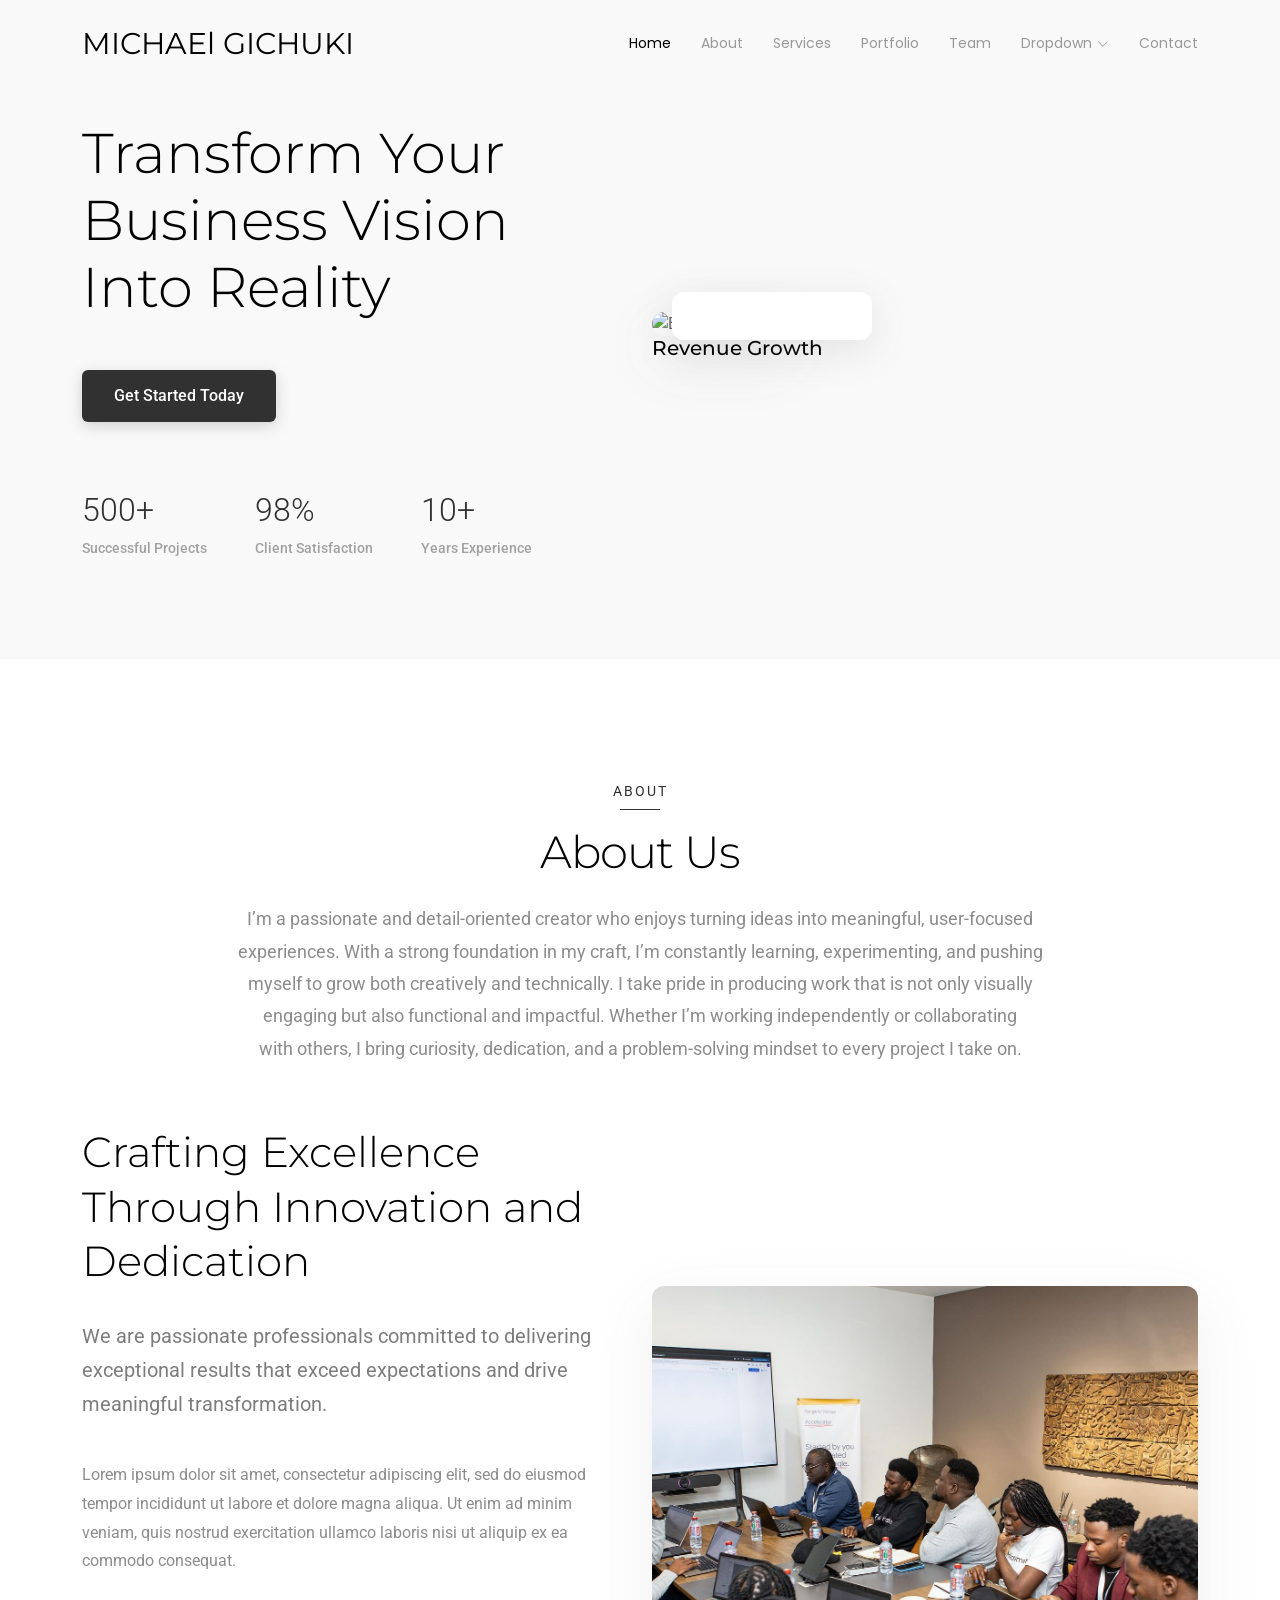
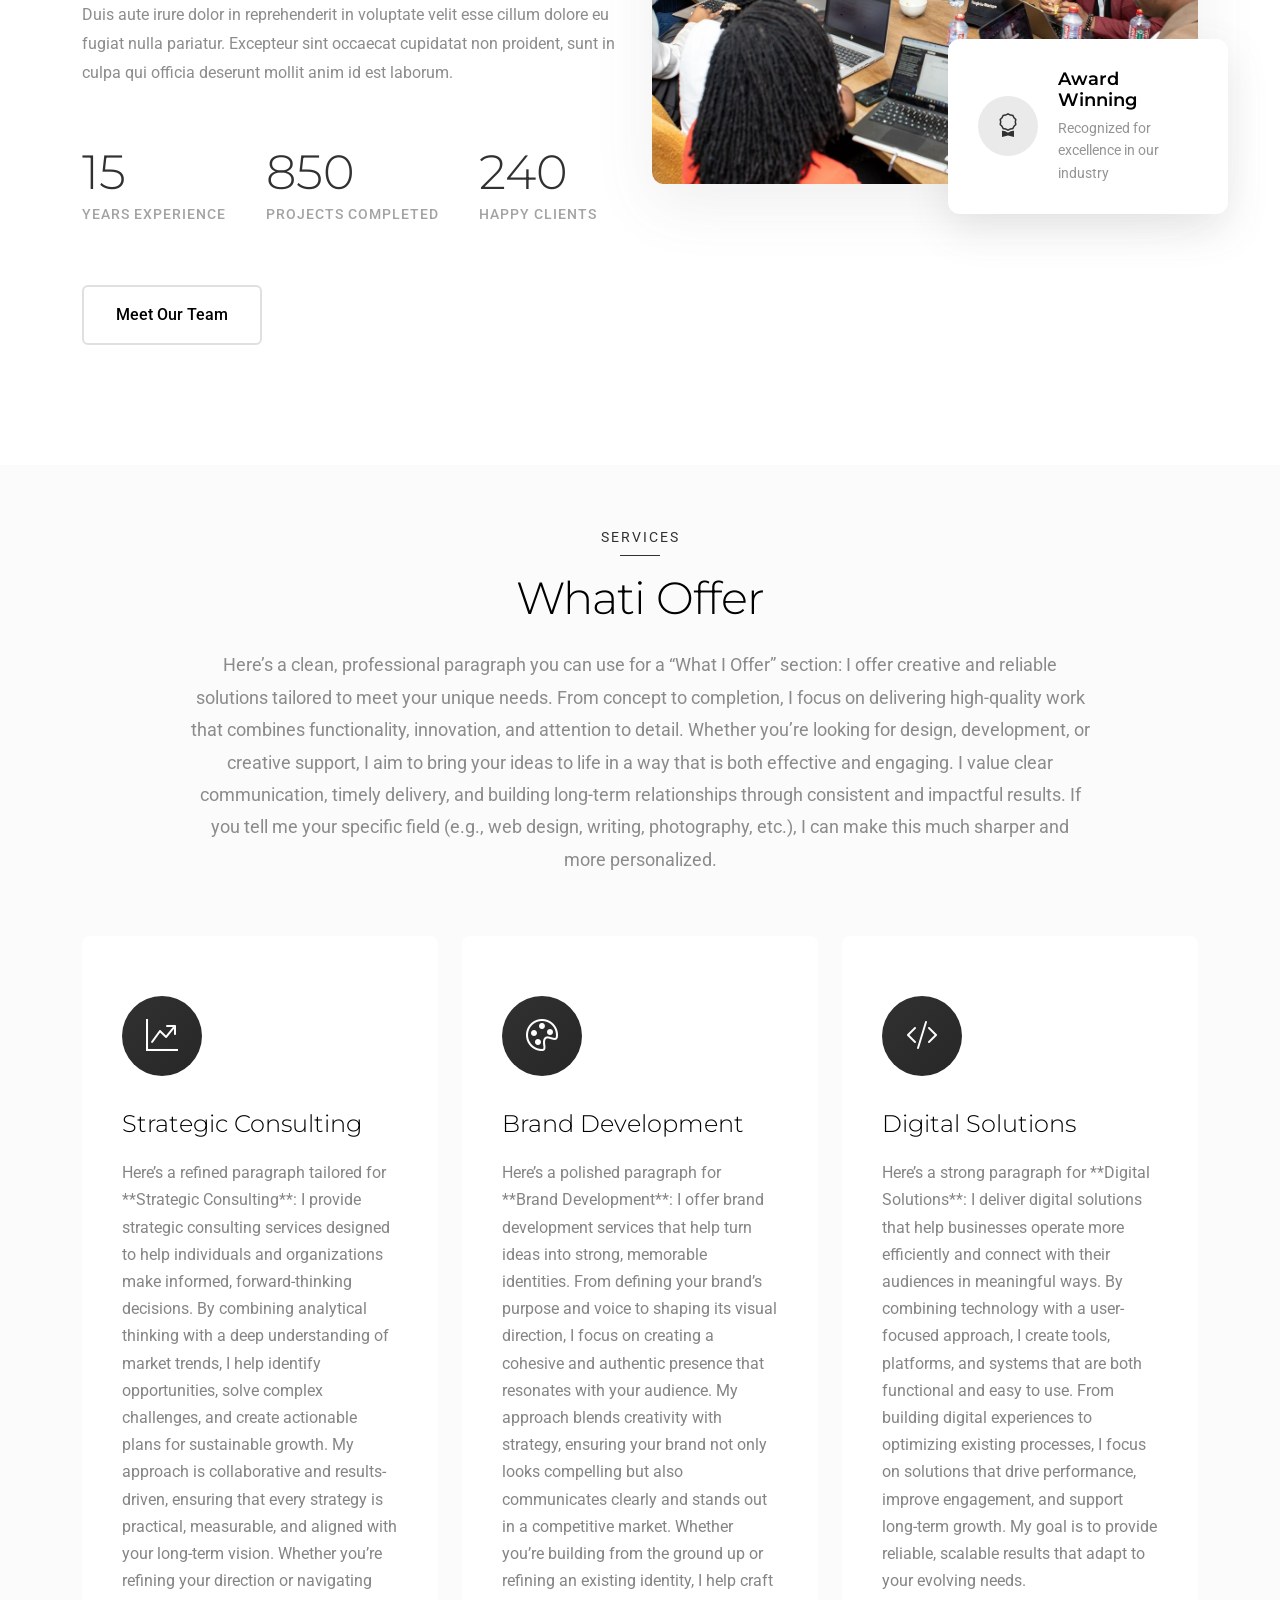
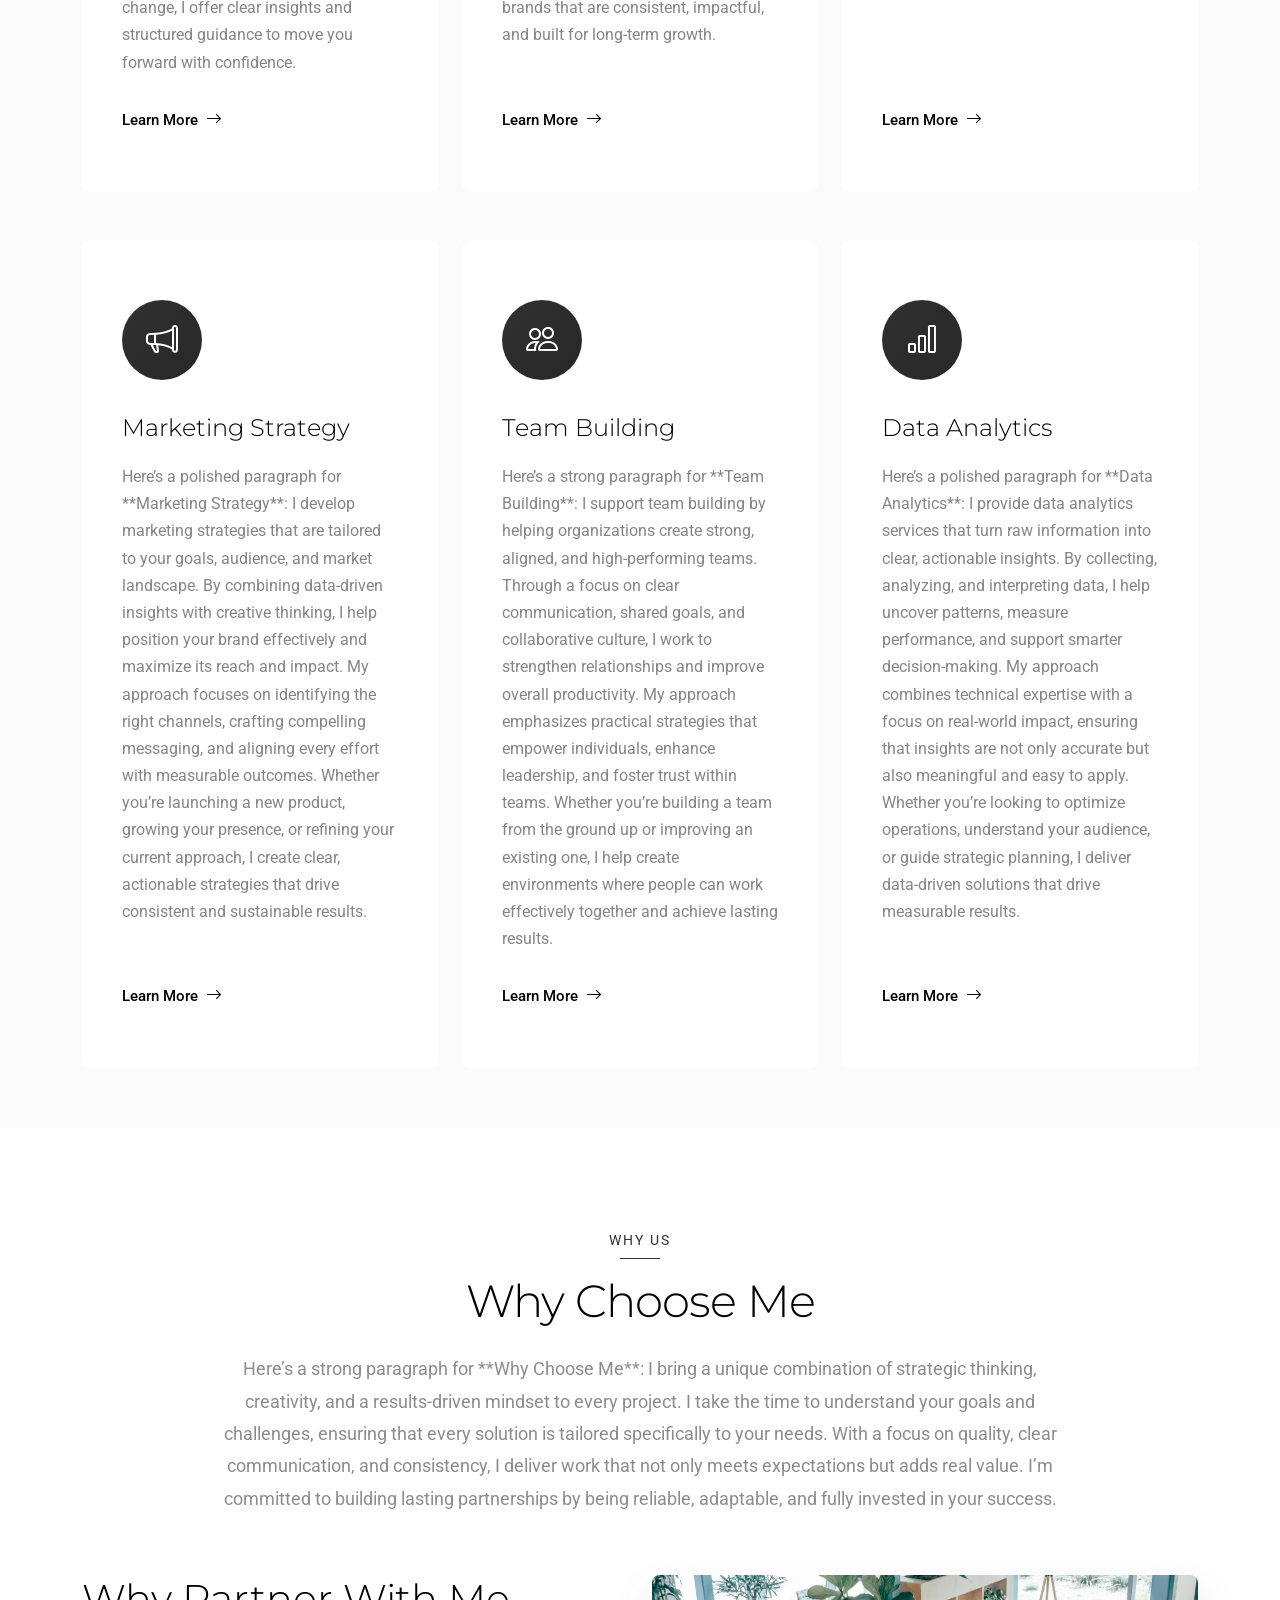
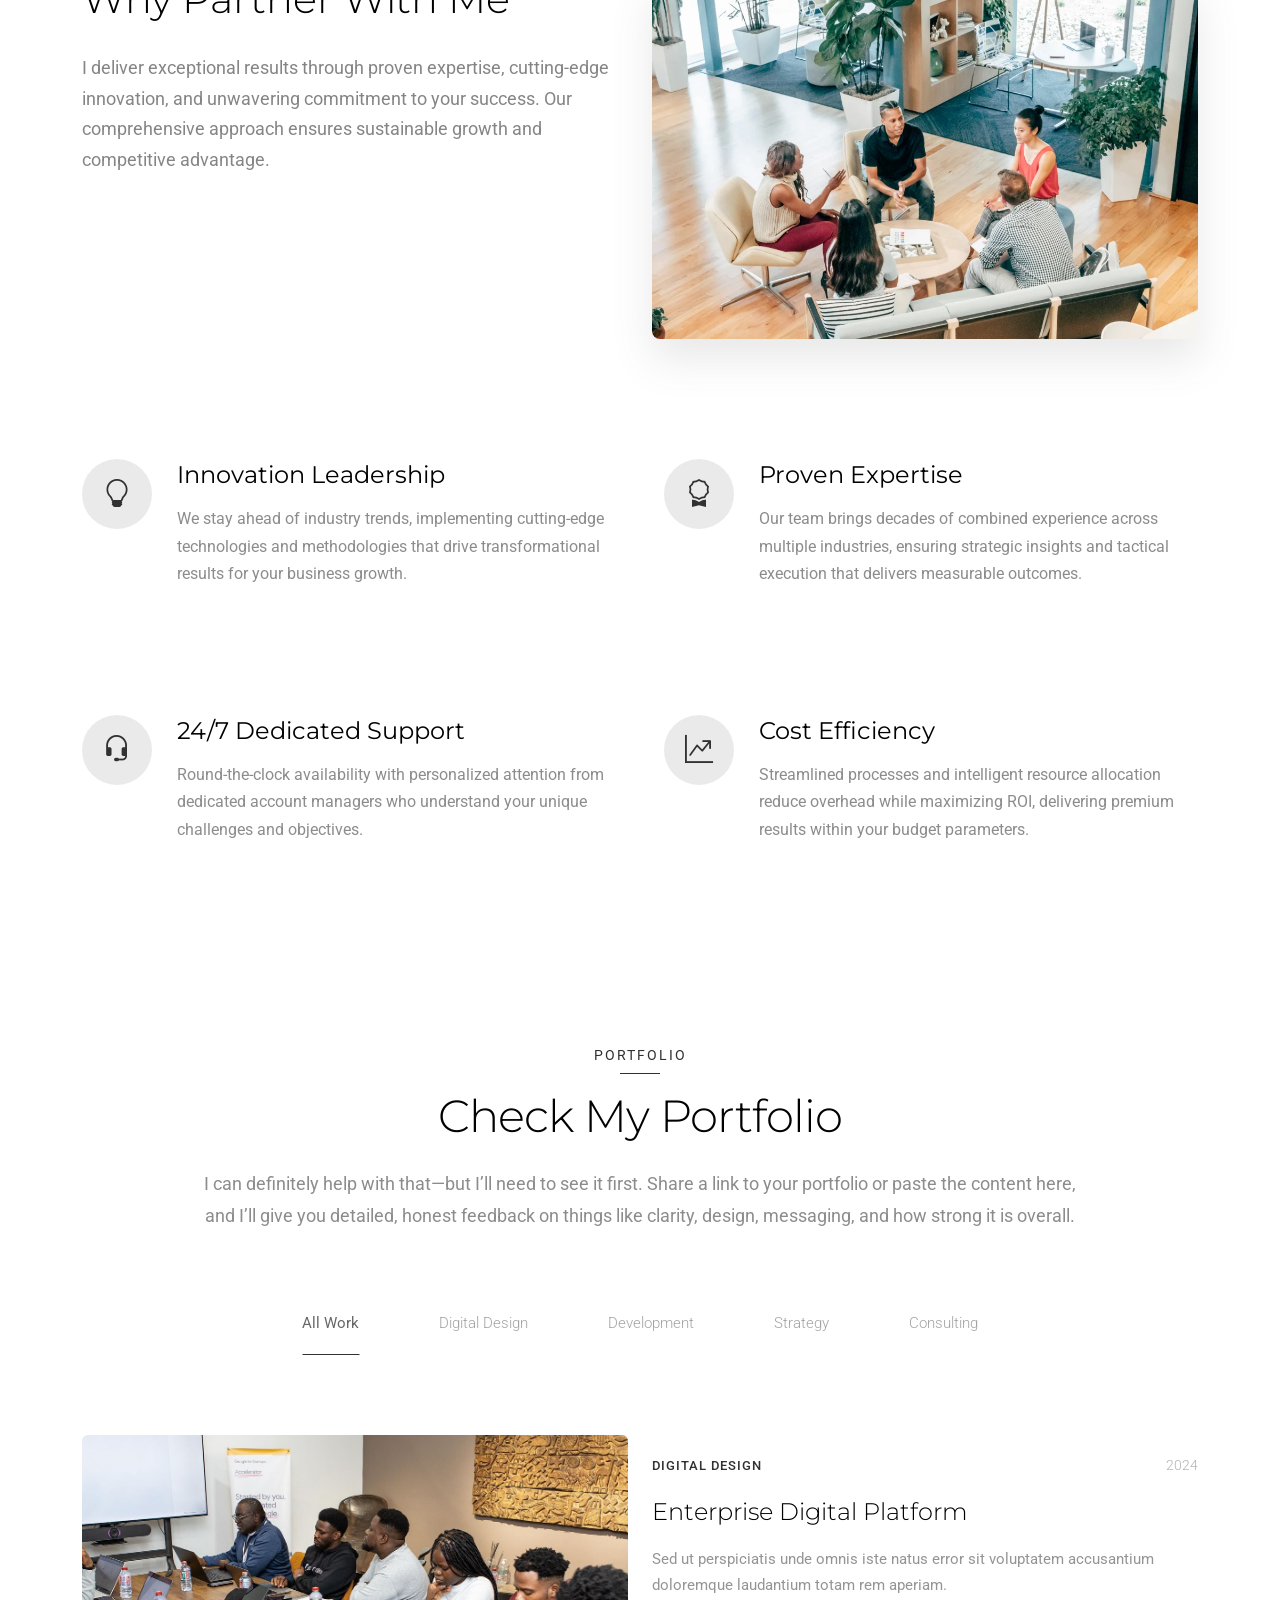
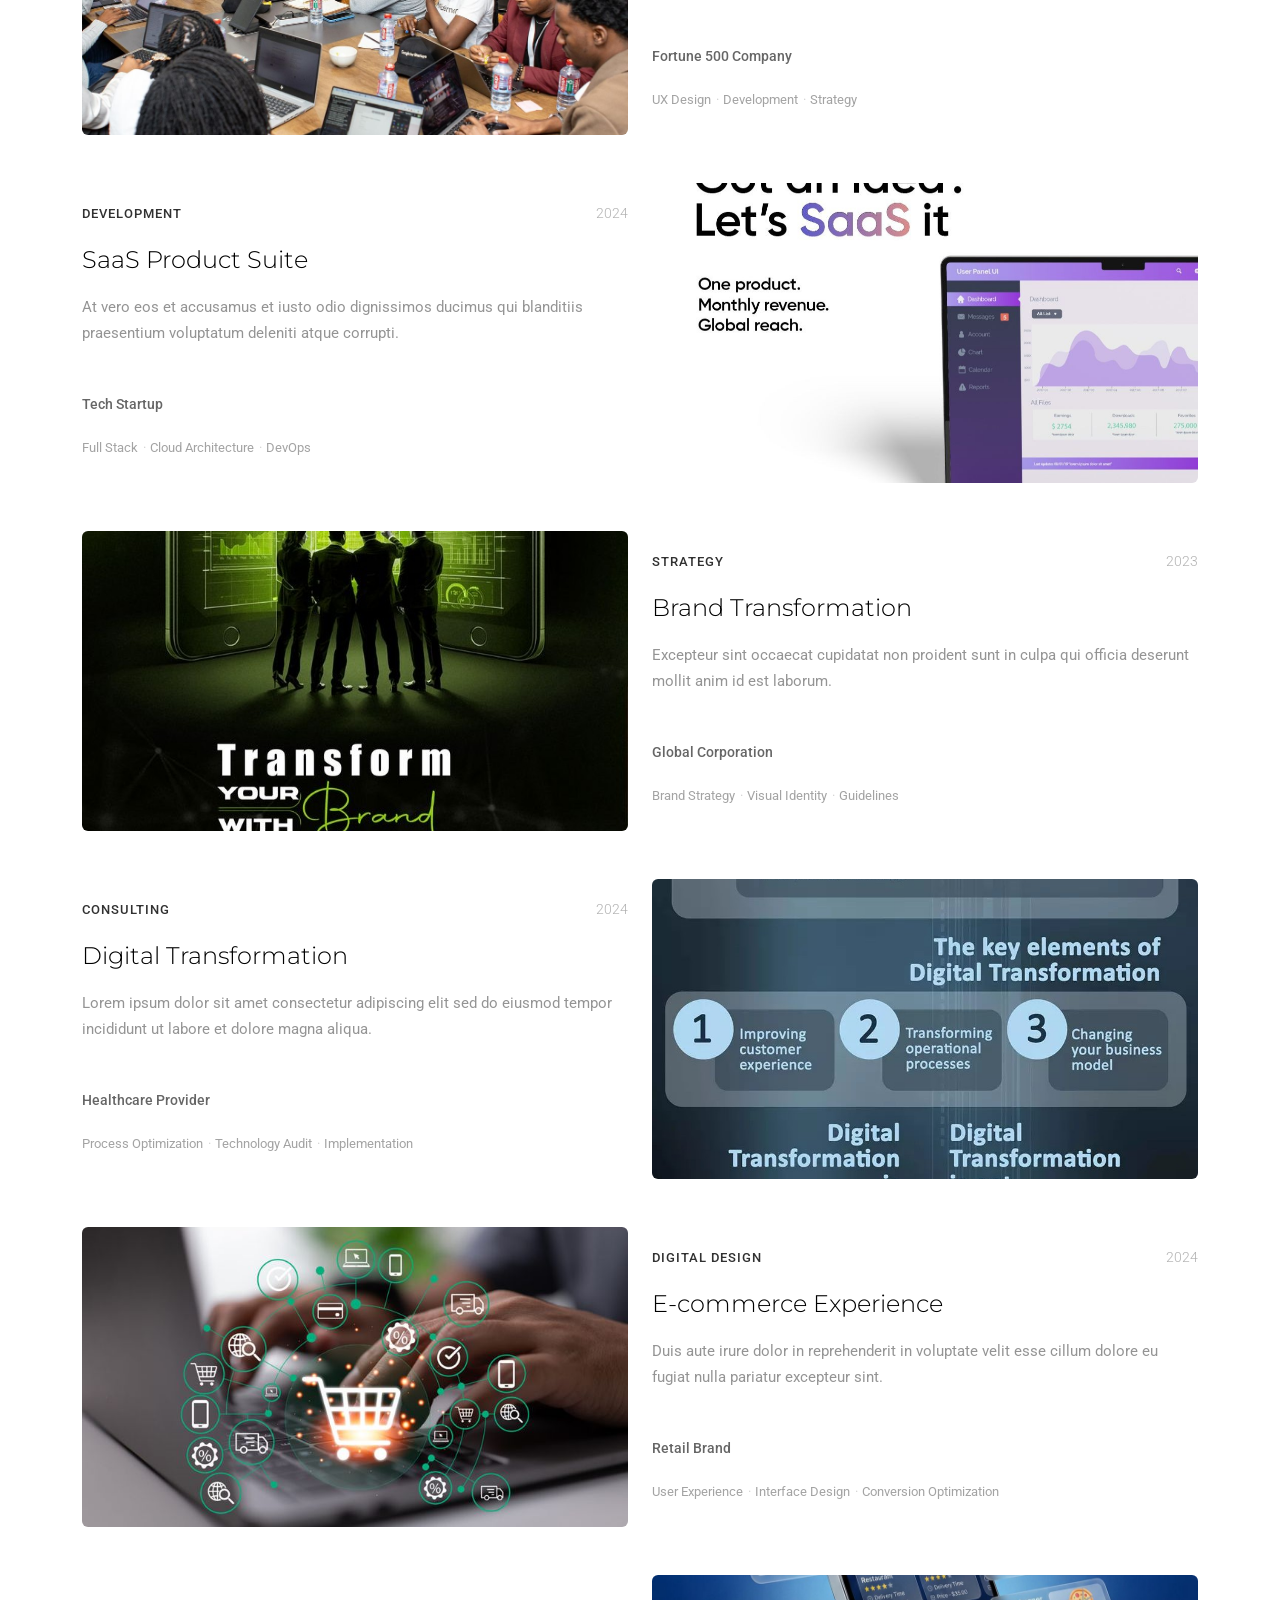
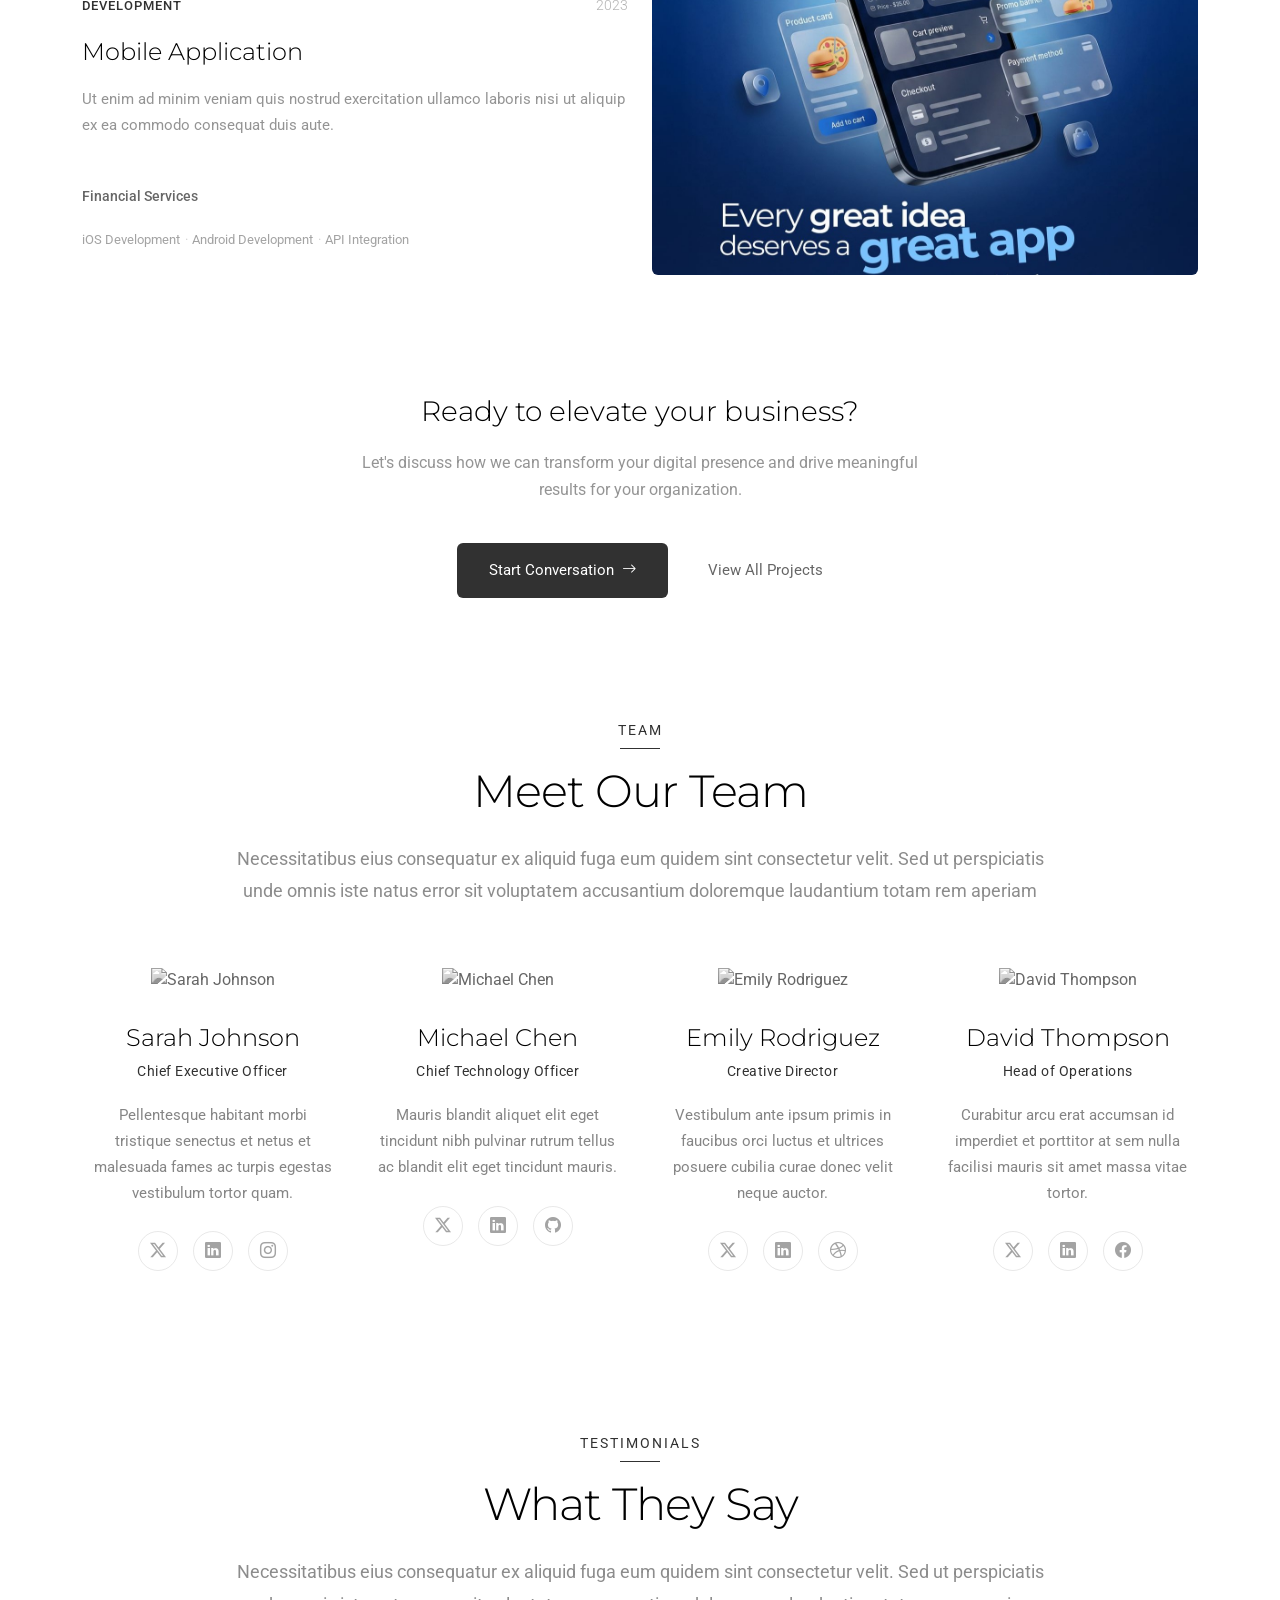
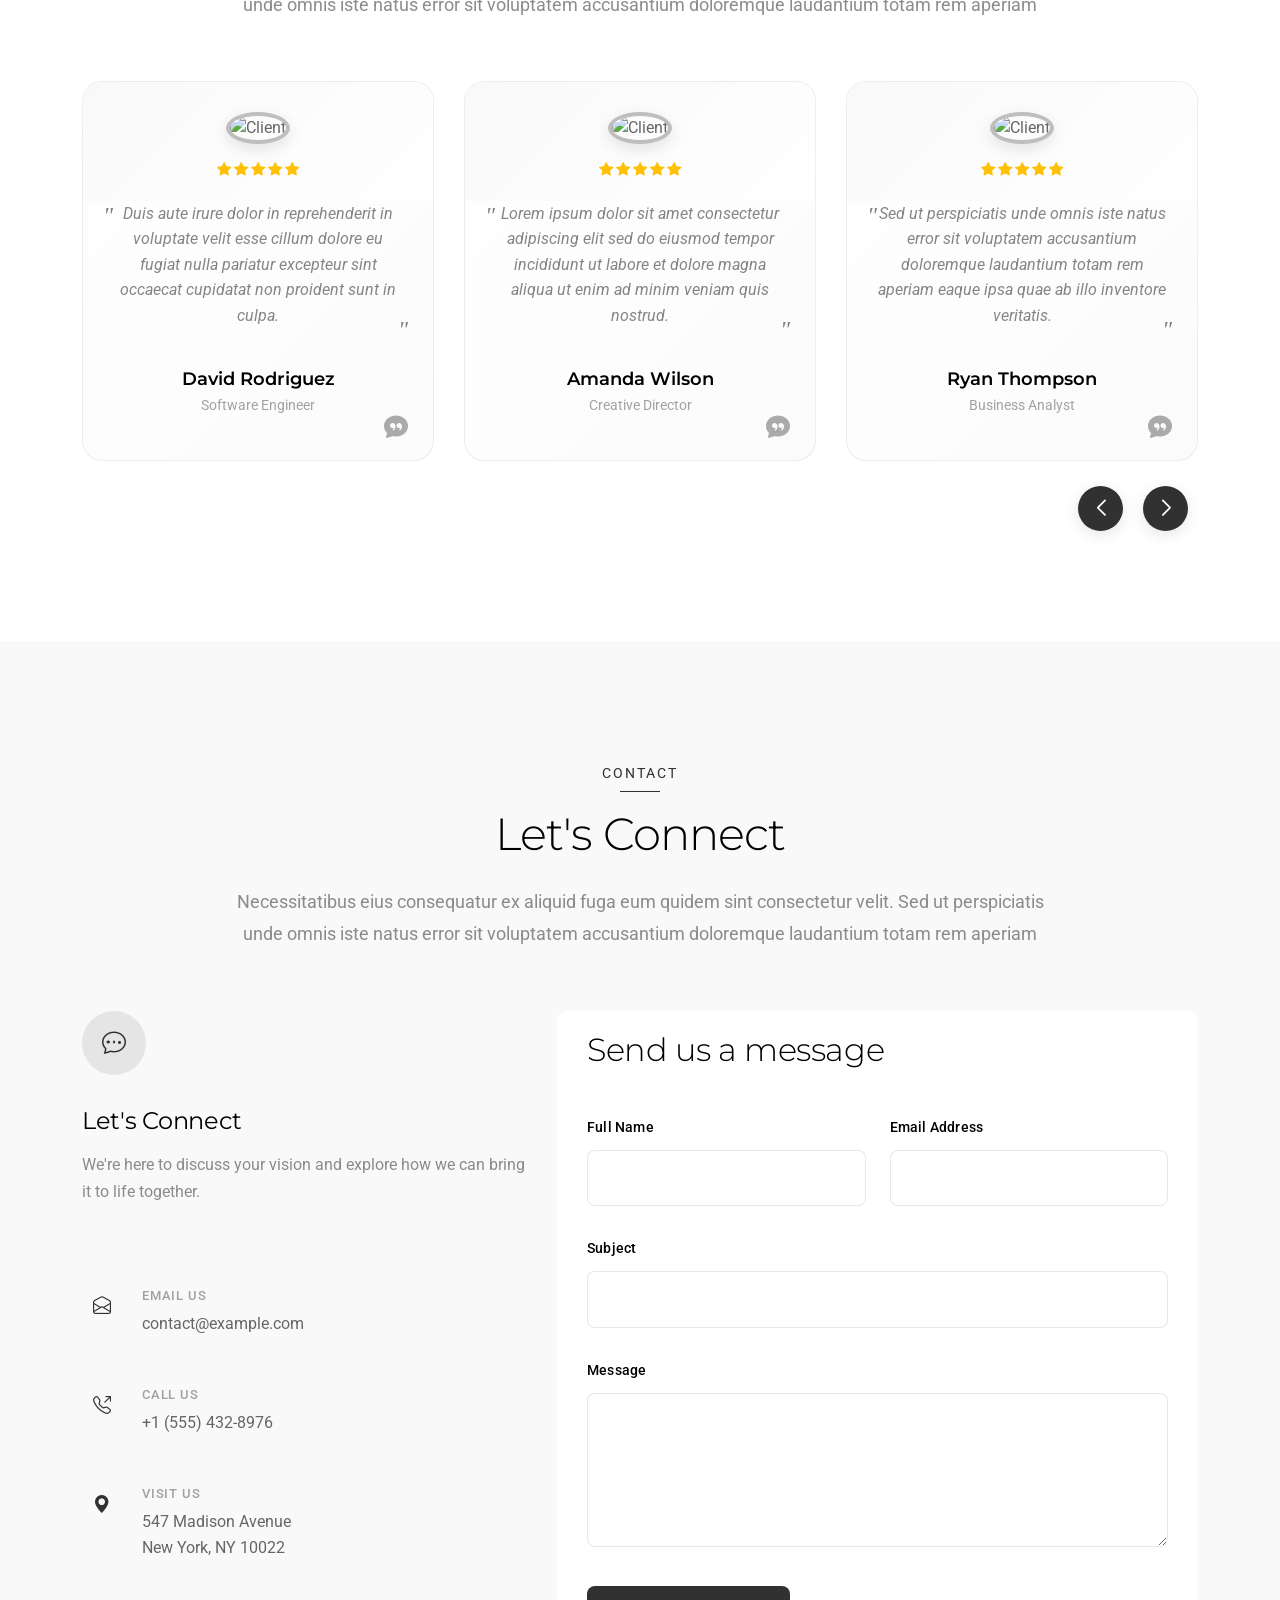
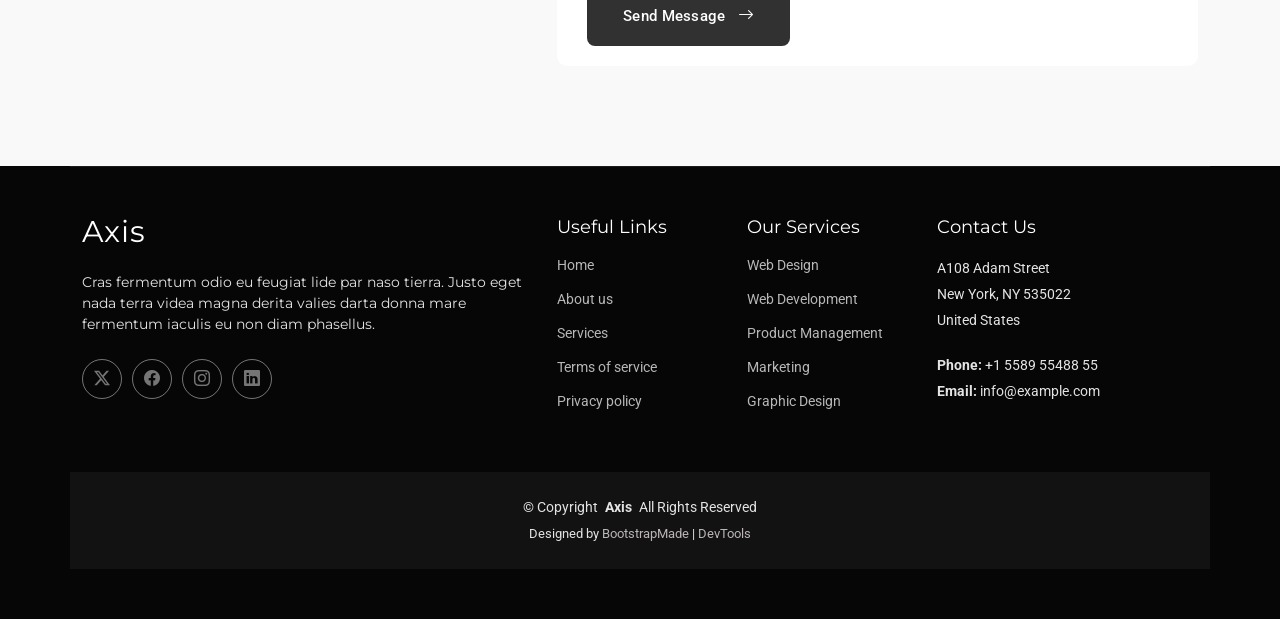
==== commit 71b44f31: "added pictures" ====
--- a/index.html
+++ b/index.html
@@ -42,7 +42,8 @@
       <a href="index.html" class="logo d-flex align-items-center">
         <!-- Uncomment the line below if you also wish to use an image logo -->
         <!-- <img src="assets/img/logo.webp" alt=""> -->
-        <h1 class="sitename">MICHAEL KINGSLEY</h1>
+        <h1 class="style-1"class="sitename"><b></b>MICHAEl GICHUKI</b></h1>
+
       </a>
 
       <nav id="navmenu" class="navmenu">
@@ -88,12 +89,9 @@
           <div class="col-lg-6">
             <div class="hero-content">
               <h1 data-aos="fade-up" data-aos-delay="200">Transform Your Business Vision Into Reality</h1>
-              <p data-aos="fade-up" data-aos-delay="300">Lorem ipsum dolor sit amet, consectetur adipiscing elit. Sed do eiusmod tempor incididunt ut labore et dolore magna aliqua. Ut enim ad minim veniam, quis nostrud exercitation ullamco laboris.</p>
+              <p data-aos="fade-up" data-aos-delay="300"></p>
               <div class="hero-cta" data-aos="fade-up" data-aos-delay="400">
                 <a href="#about" class="btn-primary">Get Started Today</a>
-                <a href="#https://www.youtube.com/watch?v=Y7f98aduVJ8" class="btn-secondary glightbox">
-                  <i class="bi bi-play-circle"></i>
-                  Watch Demo
                 </a>
               </div>
               <div class="hero-stats" data-aos="fade-up" data-aos-delay="500">
@@ -115,14 +113,10 @@
 
           <div class="col-lg-6">
             <div class="hero-image" data-aos="fade-left" data-aos-delay="300">
-              <img src="assets/img/about/about-square-10.webp" alt="Business Success" class="img-fluid">
+              <img src="assets\img\portfolio\74b56c964d47c047d296b659cb9b49c2.jpg" alt="Business Success" class="img-fluid">
               <div class="floating-card" data-aos="zoom-in" data-aos-delay="600">
-                <div class="card-icon">
-                  <i class="bi bi-graph-up-arrow"></i>
-                </div>
-                <div class="card-content">
+                </div>
                   <h5>Revenue Growth</h5>
-                  <div class="growth-percentage">+45%</div>
                 </div>
               </div>
             </div>
@@ -140,7 +134,8 @@
       <div class="container section-title" data-aos="fade-up">
         <span class="subtitle">About</span>
         <h2>About Us</h2>
-        <p>Necessitatibus eius consequatur ex aliquid fuga eum quidem sint consectetur velit. Sed ut perspiciatis unde omnis iste natus error sit voluptatem accusantium doloremque laudantium totam rem aperiam</p>
+        <p>I’m a passionate and detail-oriented creator who enjoys turning ideas into meaningful, user-focused experiences. With a strong foundation in my craft, I’m constantly learning, experimenting, and pushing myself to grow both creatively and technically. I take pride in producing work that is not only visually engaging but also functional and impactful. Whether I’m working independently or collaborating with others, I bring curiosity, dedication, and a problem-solving mindset to every project I take on.
+</p>
       </div><!-- End Section Title -->
 
       <div class="container" data-aos="fade-up" data-aos-delay="100">
@@ -178,7 +173,7 @@
 
           <div class="col-lg-6" data-aos="fade-left" data-aos-delay="300">
             <div class="image-wrapper">
-              <img src="assets/img/about/about-square-12.webp" alt="About us" class="img-fluid">
+              <img src="assets\img\portfolio\a57ed65d8d684412890a0201e5e2f12a.jpg" alt="About us" class="img-fluid">
               <div class="floating-card" data-aos="zoom-in" data-aos-delay="500">
                 <div class="card-content">
                   <div class="icon">
@@ -204,8 +199,13 @@
       <!-- Section Title -->
       <div class="container section-title" data-aos="fade-up">
         <span class="subtitle">Services</span>
-        <h2>What We Do Offer</h2>
-        <p>Necessitatibus eius consequatur ex aliquid fuga eum quidem sint consectetur velit. Sed ut perspiciatis unde omnis iste natus error sit voluptatem accusantium doloremque laudantium totam rem aperiam</p>
+        <h2>Whati Offer</h2>
+        <p>Here’s a clean, professional paragraph you can use for a “What I Offer” section:
+
+I offer creative and reliable solutions tailored to meet your unique needs. From concept to completion, I focus on delivering high-quality work that combines functionality, innovation, and attention to detail. Whether you’re looking for design, development, or creative support, I aim to bring your ideas to life in a way that is both effective and engaging. I value clear communication, timely delivery, and building long-term relationships through consistent and impactful results.
+
+If you tell me your specific field (e.g., web design, writing, photography, etc.), I can make this much sharper and more personalized.
+</p>
       </div><!-- End Section Title -->
 
       <div class="container" data-aos="fade-up" data-aos-delay="100">
@@ -218,7 +218,10 @@
                 <i class="bi bi-graph-up-arrow"></i>
               </div>
               <h3>Strategic Consulting</h3>
-              <p>Pellentesque habitant morbi tristique senectus et netus et malesuada fames ac turpis egestas. Vestibulum tortor quam.</p>
+              <p>Here’s a refined paragraph tailored for **Strategic Consulting**:
+
+I provide strategic consulting services designed to help individuals and organizations make informed, forward-thinking decisions. By combining analytical thinking with a deep understanding of market trends, I help identify opportunities, solve complex challenges, and create actionable plans for sustainable growth. My approach is collaborative and results-driven, ensuring that every strategy is practical, measurable, and aligned with your long-term vision. Whether you’re refining your direction or navigating change, I offer clear insights and structured guidance to move you forward with confidence.
+</p>
               <a href="service-details.html" class="service-link">
                 Learn More <i class="bi bi-arrow-right"></i>
               </a>
@@ -231,7 +234,10 @@
                 <i class="bi bi-palette"></i>
               </div>
               <h3>Brand Development</h3>
-              <p>Sed do eiusmod tempor incididunt ut labore et dolore magna aliqua. Ut enim ad minim veniam quis nostrud exercitation.</p>
+              <p>Here’s a polished paragraph for **Brand Development**:
+
+I offer brand development services that help turn ideas into strong, memorable identities. From defining your brand’s purpose and voice to shaping its visual direction, I focus on creating a cohesive and authentic presence that resonates with your audience. My approach blends creativity with strategy, ensuring your brand not only looks compelling but also communicates clearly and stands out in a competitive market. Whether you’re building from the ground up or refining an existing identity, I help craft brands that are consistent, impactful, and built for long-term growth.
+</p>
               <a href="service-details.html" class="service-link">
                 Learn More <i class="bi bi-arrow-right"></i>
               </a>
@@ -244,7 +250,10 @@
                 <i class="bi bi-code-slash"></i>
               </div>
               <h3>Digital Solutions</h3>
-              <p>Lorem ipsum dolor sit amet consectetur adipiscing elit. Mauris vitae congue nulla. Proin eget tortor risus vestibulum.</p>
+              <p>Here’s a strong paragraph for **Digital Solutions**:
+
+I deliver digital solutions that help businesses operate more efficiently and connect with their audiences in meaningful ways. By combining technology with a user-focused approach, I create tools, platforms, and systems that are both functional and easy to use. From building digital experiences to optimizing existing processes, I focus on solutions that drive performance, improve engagement, and support long-term growth. My goal is to provide reliable, scalable results that adapt to your evolving needs.
+</p>
               <a href="service-details.html" class="service-link">
                 Learn More <i class="bi bi-arrow-right"></i>
               </a>
@@ -257,7 +266,10 @@
                 <i class="bi bi-megaphone"></i>
               </div>
               <h3>Marketing Strategy</h3>
-              <p>Vivamus magna justo lacinia eget consectetur sed convallis at tellus. Cras ultricies ligula sed magna dictum porta.</p>
+              <p>Here’s a polished paragraph for **Marketing Strategy**:
+
+I develop marketing strategies that are tailored to your goals, audience, and market landscape. By combining data-driven insights with creative thinking, I help position your brand effectively and maximize its reach and impact. My approach focuses on identifying the right channels, crafting compelling messaging, and aligning every effort with measurable outcomes. Whether you’re launching a new product, growing your presence, or refining your current approach, I create clear, actionable strategies that drive consistent and sustainable results.
+</p>
               <a href="service-details.html" class="service-link">
                 Learn More <i class="bi bi-arrow-right"></i>
               </a>
@@ -270,7 +282,10 @@
                 <i class="bi bi-people"></i>
               </div>
               <h3>Team Building</h3>
-              <p>Donec rutrum congue leo eget malesuada. Vestibulum ac diam sit amet quam vehicula elementum sed sit amet dui.</p>
+              <p>Here’s a strong paragraph for **Team Building**:
+
+I support team building by helping organizations create strong, aligned, and high-performing teams. Through a focus on clear communication, shared goals, and collaborative culture, I work to strengthen relationships and improve overall productivity. My approach emphasizes practical strategies that empower individuals, enhance leadership, and foster trust within teams. Whether you’re building a team from the ground up or improving an existing one, I help create environments where people can work effectively together and achieve lasting results.
+</p>
               <a href="service-details.html" class="service-link">
                 Learn More <i class="bi bi-arrow-right"></i>
               </a>
@@ -283,7 +298,10 @@
                 <i class="bi bi-bar-chart"></i>
               </div>
               <h3>Data Analytics</h3>
-              <p>Nulla porttitor accumsan tincidunt. Mauris blandit aliquet elit eget tincidunt nibh pulvinar a. Sed porttitor lectus nibh.</p>
+              <p>Here’s a polished paragraph for **Data Analytics**:
+
+I provide data analytics services that turn raw information into clear, actionable insights. By collecting, analyzing, and interpreting data, I help uncover patterns, measure performance, and support smarter decision-making. My approach combines technical expertise with a focus on real-world impact, ensuring that insights are not only accurate but also meaningful and easy to apply. Whether you’re looking to optimize operations, understand your audience, or guide strategic planning, I deliver data-driven solutions that drive measurable results.
+</p>
               <a href="service-details.html" class="service-link">
                 Learn More <i class="bi bi-arrow-right"></i>
               </a>
@@ -302,8 +320,11 @@
       <!-- Section Title -->
       <div class="container section-title" data-aos="fade-up">
         <span class="subtitle">Why Us</span>
-        <h2>Why Choose Us</h2>
-        <p>Necessitatibus eius consequatur ex aliquid fuga eum quidem sint consectetur velit. Sed ut perspiciatis unde omnis iste natus error sit voluptatem accusantium doloremque laudantium totam rem aperiam</p>
+        <h2>Why Choose Me</h2>
+        <p>Here’s a strong paragraph for **Why Choose Me**:
+
+I bring a unique combination of strategic thinking, creativity, and a results-driven mindset to every project. I take the time to understand your goals and challenges, ensuring that every solution is tailored specifically to your needs. With a focus on quality, clear communication, and consistency, I deliver work that not only meets expectations but adds real value. I’m committed to building lasting partnerships by being reliable, adaptable, and fully invested in your success.
+</p>
       </div><!-- End Section Title -->
 
       <div class="container" data-aos="fade-up" data-aos-delay="100">
@@ -311,8 +332,8 @@
         <div class="row">
           <div class="col-lg-6" data-aos="fade-right" data-aos-delay="200">
             <div class="content">
-              <h2>Why Partner With Us</h2>
-              <p>We deliver exceptional results through proven expertise, cutting-edge innovation, and unwavering commitment to your success. Our comprehensive approach ensures sustainable growth and competitive advantage.</p>
+              <h2>Why Partner With Me</h2>
+              <p>I deliver exceptional results through proven expertise, cutting-edge innovation, and unwavering commitment to your success. Our comprehensive approach ensures sustainable growth and competitive advantage.</p>
             </div>
           </div>
           <div class="col-lg-6" data-aos="fade-left" data-aos-delay="300">
@@ -386,8 +407,9 @@
       <!-- Section Title -->
       <div class="container section-title" data-aos="fade-up">
         <span class="subtitle">Portfolio</span>
-        <h2>Check Our Portfolio</h2>
-        <p>Necessitatibus eius consequatur ex aliquid fuga eum quidem sint consectetur velit. Sed ut perspiciatis unde omnis iste natus error sit voluptatem accusantium doloremque laudantium totam rem aperiam</p>
+        <h2>Check My Portfolio</h2>
+        <p>I can definitely help with that—but I’ll need to see it first. Share a link to your portfolio or paste the content here, and I’ll give you detailed, honest feedback on things like clarity, design, messaging, and how strong it is overall.
+</p>
       </div><!-- End Section Title -->
 
       <div class="container" data-aos="fade-up" data-aos-delay="100">
@@ -408,10 +430,10 @@
                 <div class="row g-4">
                   <div class="col-md-6">
                     <div class="project-visual">
-                      <img src="assets/img/portfolio/portfolio-1.webp" alt="Enterprise Digital Platform" class="img-fluid" loading="lazy">
+                      <img src="assets/img/portfolio/a57ed65d8d684412890a0201e5e2f12a.jpg" alt="Enterprise Digital Platform" class="img-fluid" loading="lazy">
                       <div class="project-overlay">
                         <div class="overlay-content">
-                          <a href="assets/img/portfolio/portfolio-1.webp" class="view-project glightbox" aria-label="View project image">
+                          <a href="assets/img/portfolio/a57ed65d8d684412890a0201e5e2f12a.jpg" class="view-project glightbox" aria-label="View project image">
                             <i class="bi bi-eye"></i>
                           </a>
                           <a href="#" class="project-link" aria-label="View project details">
@@ -448,10 +470,10 @@
                 <div class="row g-4">
                   <div class="col-md-6 order-md-2">
                     <div class="project-visual">
-                      <img src="assets/img/portfolio/portfolio-3.webp" alt="SaaS Product Suite" class="img-fluid" loading="lazy">
+                      <img src="assets/img/portfolio/saas.jpg" alt="SaaS Product Suite" class="img-fluid" loading="lazy">
                       <div class="project-overlay">
                         <div class="overlay-content">
-                          <a href="assets/img/portfolio/portfolio-3.webp" class="view-project glightbox" aria-label="View project image">
+                          <a href="assets/img/portfolio/saas.jpg" class="view-project glightbox" aria-label="View project image">
                             <i class="bi bi-eye"></i>
                           </a>
                           <a href="#" class="project-link" aria-label="View project details">
@@ -488,10 +510,10 @@
                 <div class="row g-4">
                   <div class="col-md-6">
                     <div class="project-visual">
-                      <img src="assets/img/portfolio/portfolio-5.webp" alt="Brand Transformation" class="img-fluid" loading="lazy">
+                      <img src="assets/img/portfolio/brand growth.jpg" alt="Brand Transformation" class="img-fluid" loading="lazy">
                       <div class="project-overlay">
                         <div class="overlay-content">
-                          <a href="assets/img/portfolio/portfolio-5.webp" class="view-project glightbox" aria-label="View project image">
+                          <a href="assets/img/portfolio/brand growth.jpg" class="view-project glightbox" aria-label="View project image">
                             <i class="bi bi-eye"></i>
                           </a>
                           <a href="#" class="project-link" aria-label="View project details">
@@ -528,10 +550,10 @@
                 <div class="row g-4">
                   <div class="col-md-6 order-md-2">
                     <div class="project-visual">
-                      <img src="assets/img/portfolio/portfolio-6.webp" alt="Digital Transformation" class="img-fluid" loading="lazy">
+                      <img src="assets/img/portfolio/digital transformation.jpg" alt="Digital Transrmation" class="img-fluid" loading="lazy">
                       <div class="project-overlay">
                         <div class="overlay-content">
-                          <a href="assets/img/portfolio/portfolio-6.webp" class="view-project glightbox" aria-label="View project image">
+                          <a href="assets/img/portfolio/digital transformation.jpg" class="view-project glightbox" aria-label="View project image">
                             <i class="bi bi-eye"></i>
                           </a>
                           <a href="#" class="project-link" aria-label="View project details">
@@ -568,10 +590,10 @@
                 <div class="row g-4">
                   <div class="col-md-6">
                     <div class="project-visual">
-                      <img src="assets/img/portfolio/portfolio-2.webp" alt="E-commerce Experience" class="img-fluid" loading="lazy">
+                      <img src="assets/img/portfolio/ecommerce.jpg" alt="E-commerce Experience" class="img-fluid" loading="lazy">
                       <div class="project-overlay">
                         <div class="overlay-content">
-                          <a href="assets/img/portfolio/portfolio-2.webp" class="view-project glightbox" aria-label="View project image">
+                          <a href="assets/img/portfolio/ecommerce.jpg" class="view-project glightbox" aria-label="View project image">
                             <i class="bi bi-eye"></i>
                           </a>
                           <a href="#" class="project-link" aria-label="View project details">
@@ -608,10 +630,10 @@
                 <div class="row g-4">
                   <div class="col-md-6 order-md-2">
                     <div class="project-visual">
-                      <img src="assets/img/portfolio/portfolio-4.webp" alt="Mobile Application" class="img-fluid" loading="lazy">
+                      <img src="assets/img/portfolio/mobile.jpg" alt="Mobile Application" class="img-fluid" loading="lazy">
                       <div class="project-overlay">
                         <div class="overlay-content">
-                          <a href="assets/img/portfolio/portfolio-4.webp" class="view-project glightbox" aria-label="View project image">
+                          <a href="assets/img/portfolio/mobile.jpg" class="view-project glightbox" aria-label="View project image">
                             <i class="bi bi-eye"></i>
                           </a>
                           <a href="#" class="project-link" aria-label="View project details">
--- a/assets/css/main.css
+++ b/assets/css/main.css
@@ -4176,4 +4176,7 @@
 --------------------------------------------------------------*/
 .starter-section {
   /* Add your styles here */
+}
+.style-1 {
+  font-size: larger;
 }
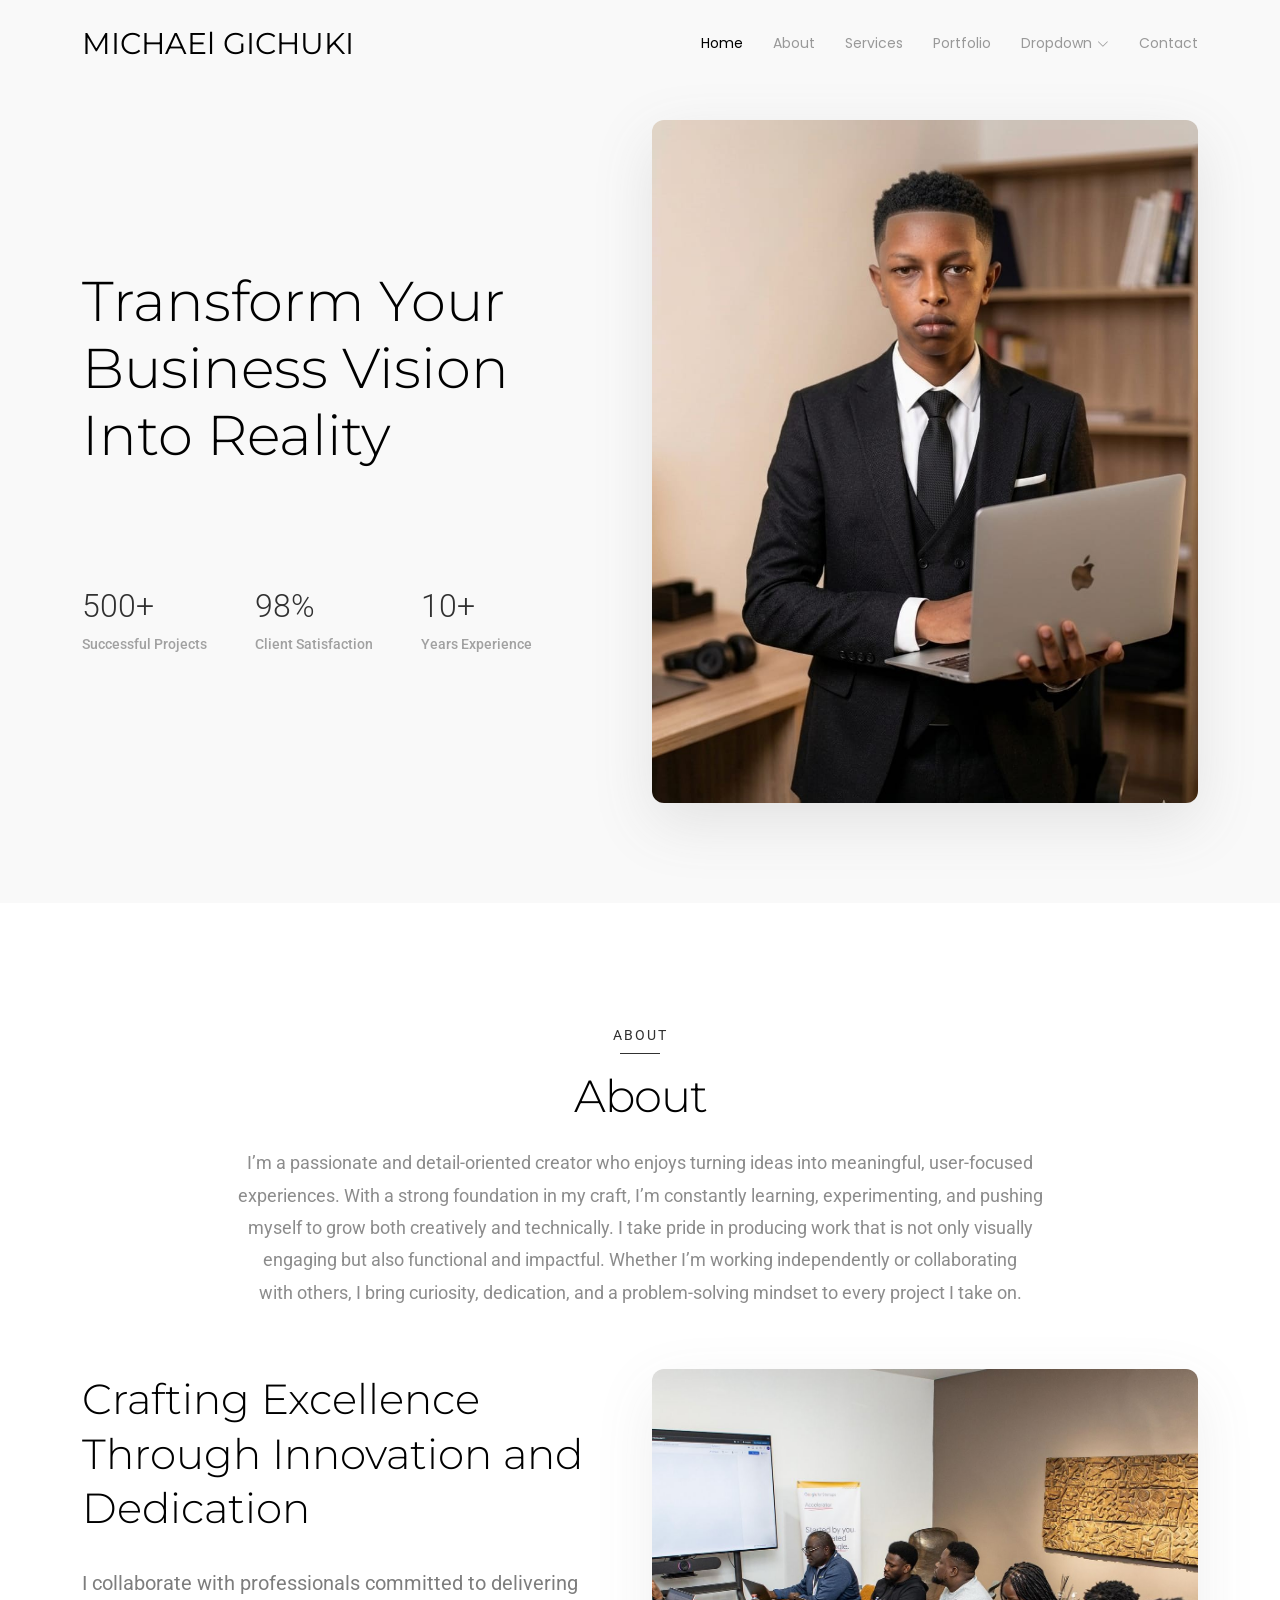
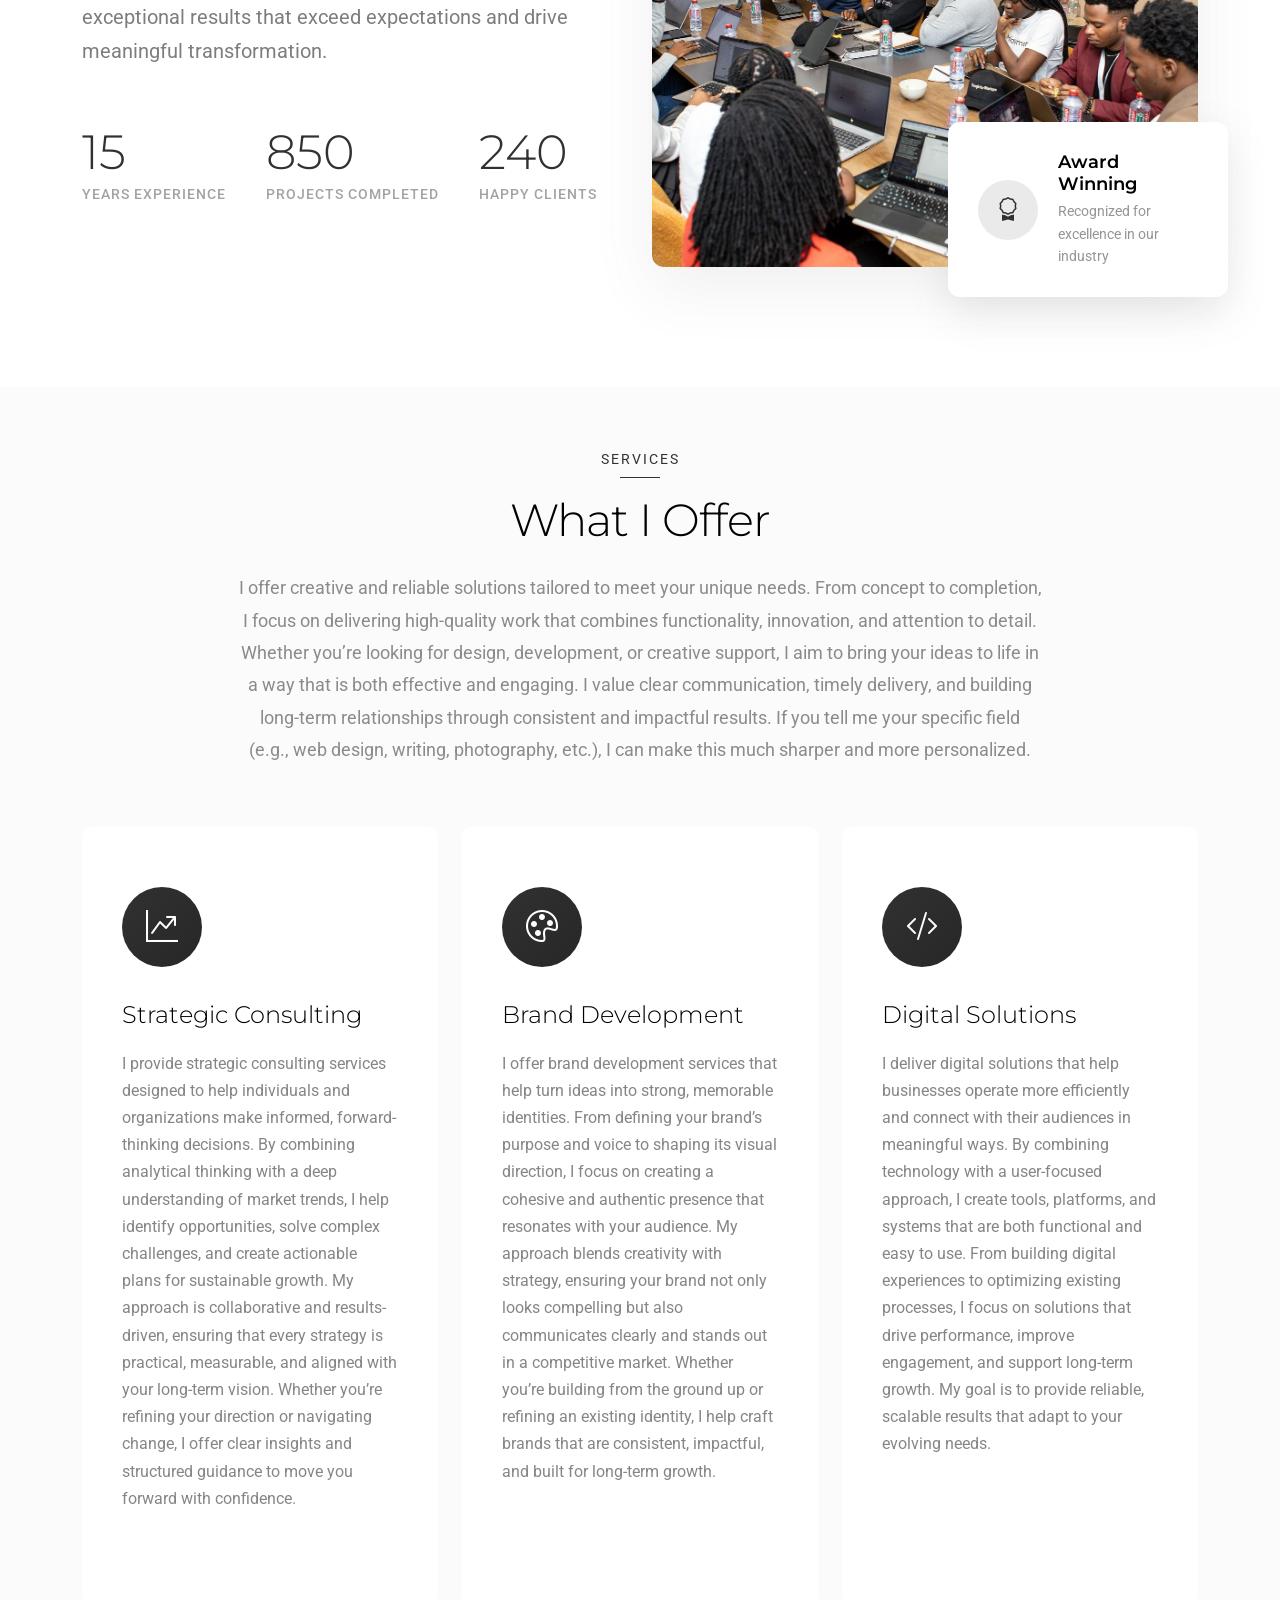
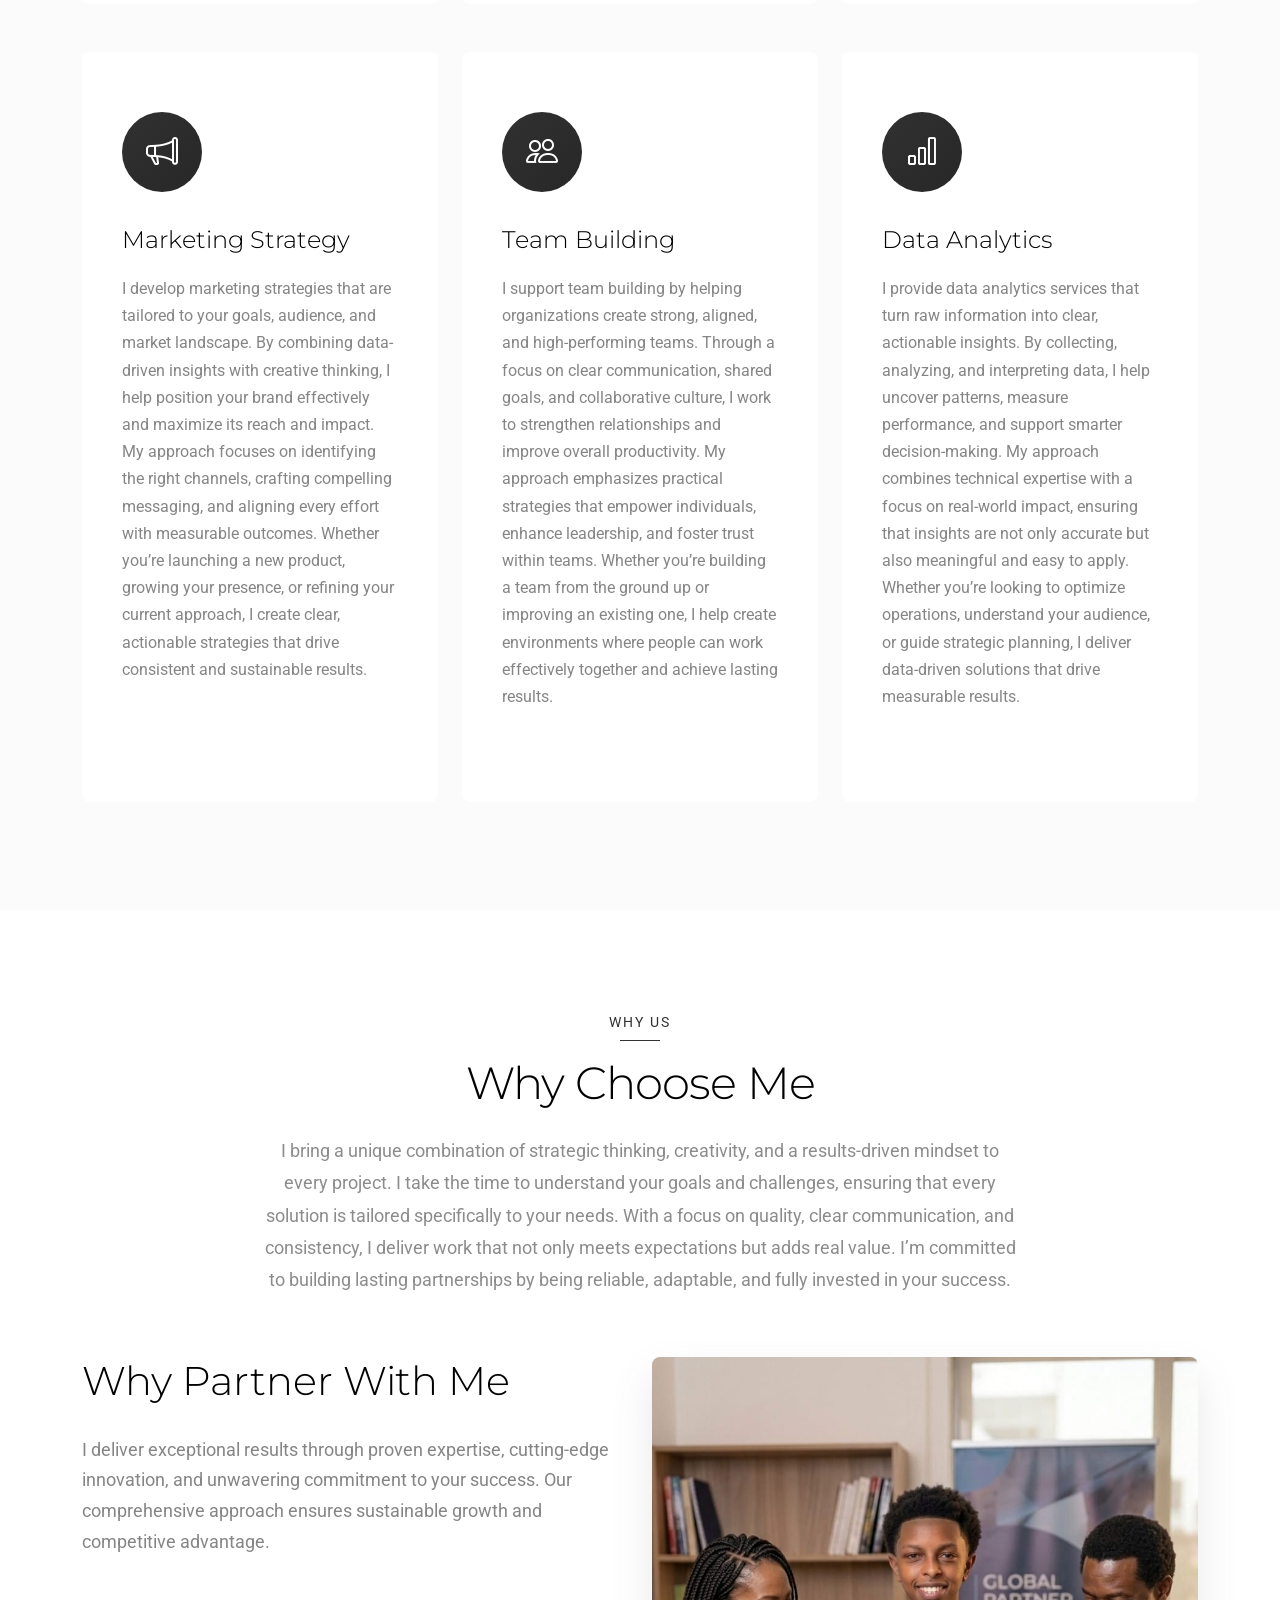
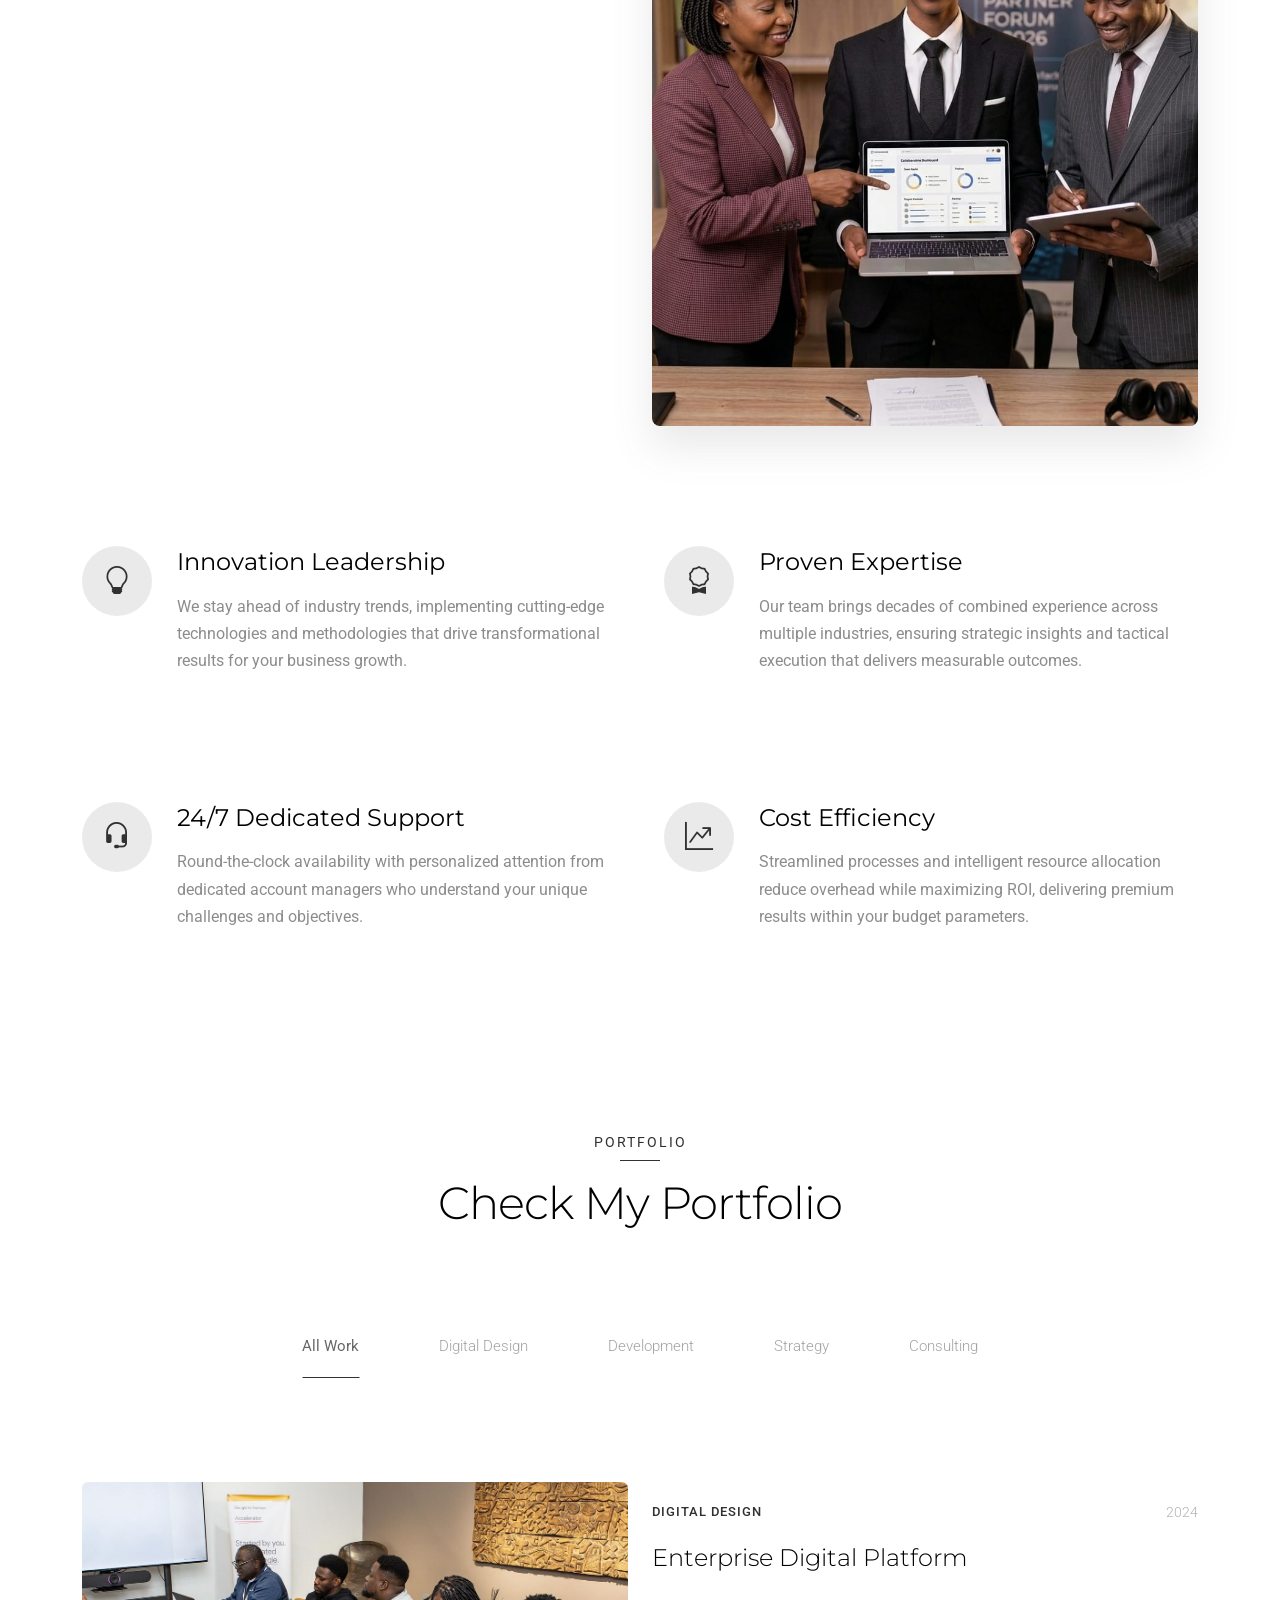
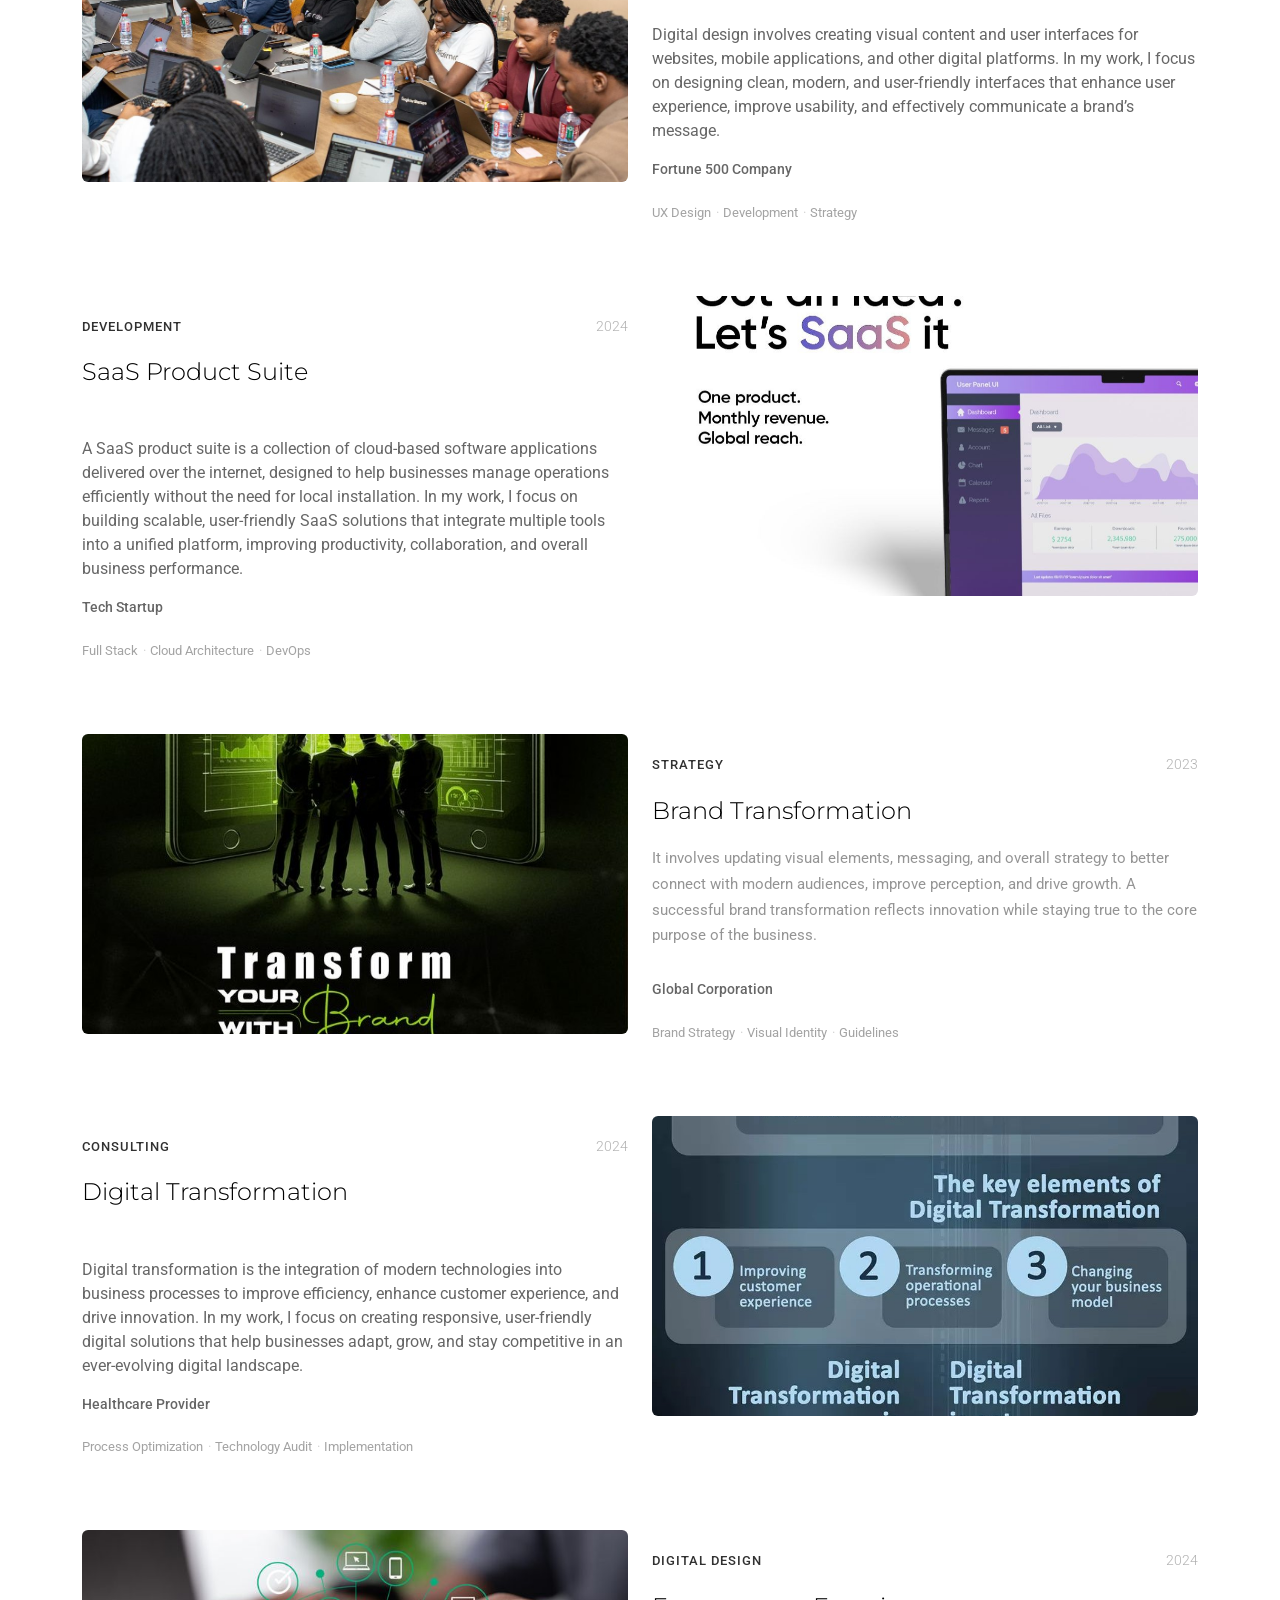
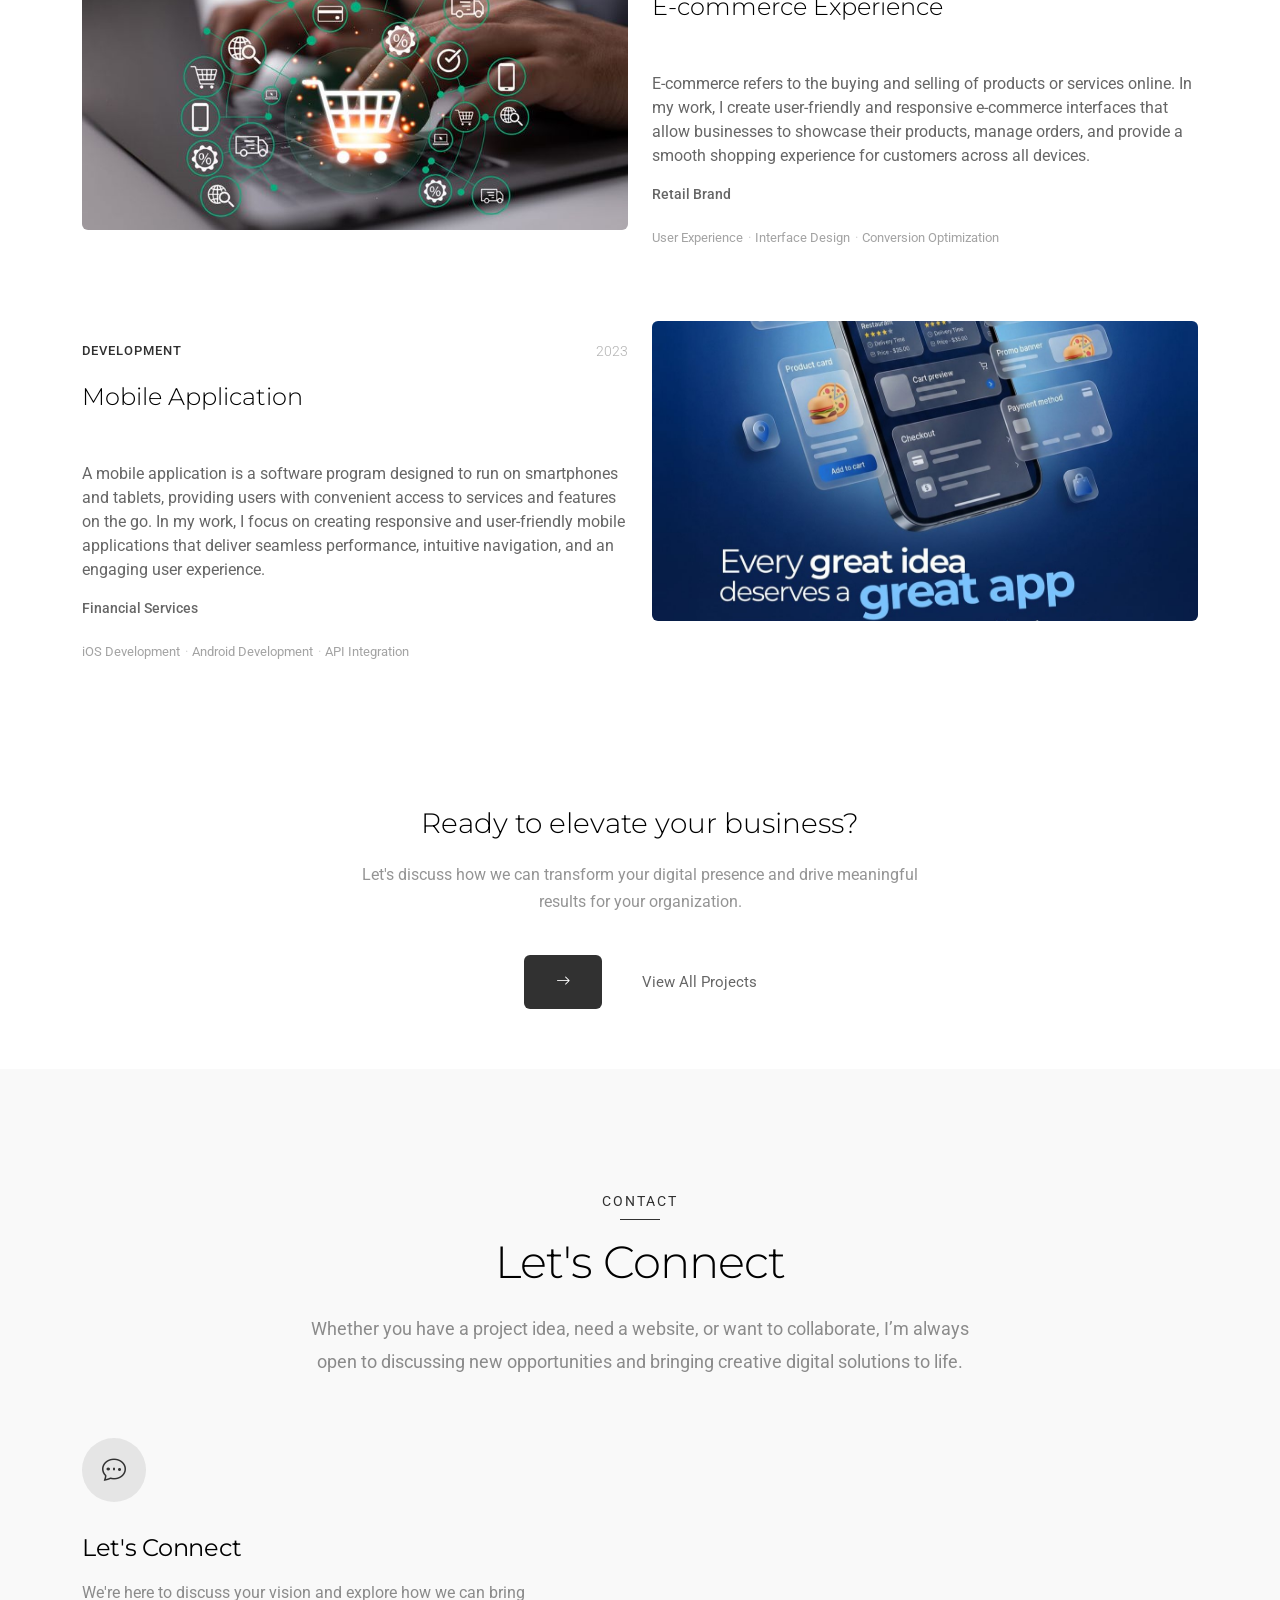
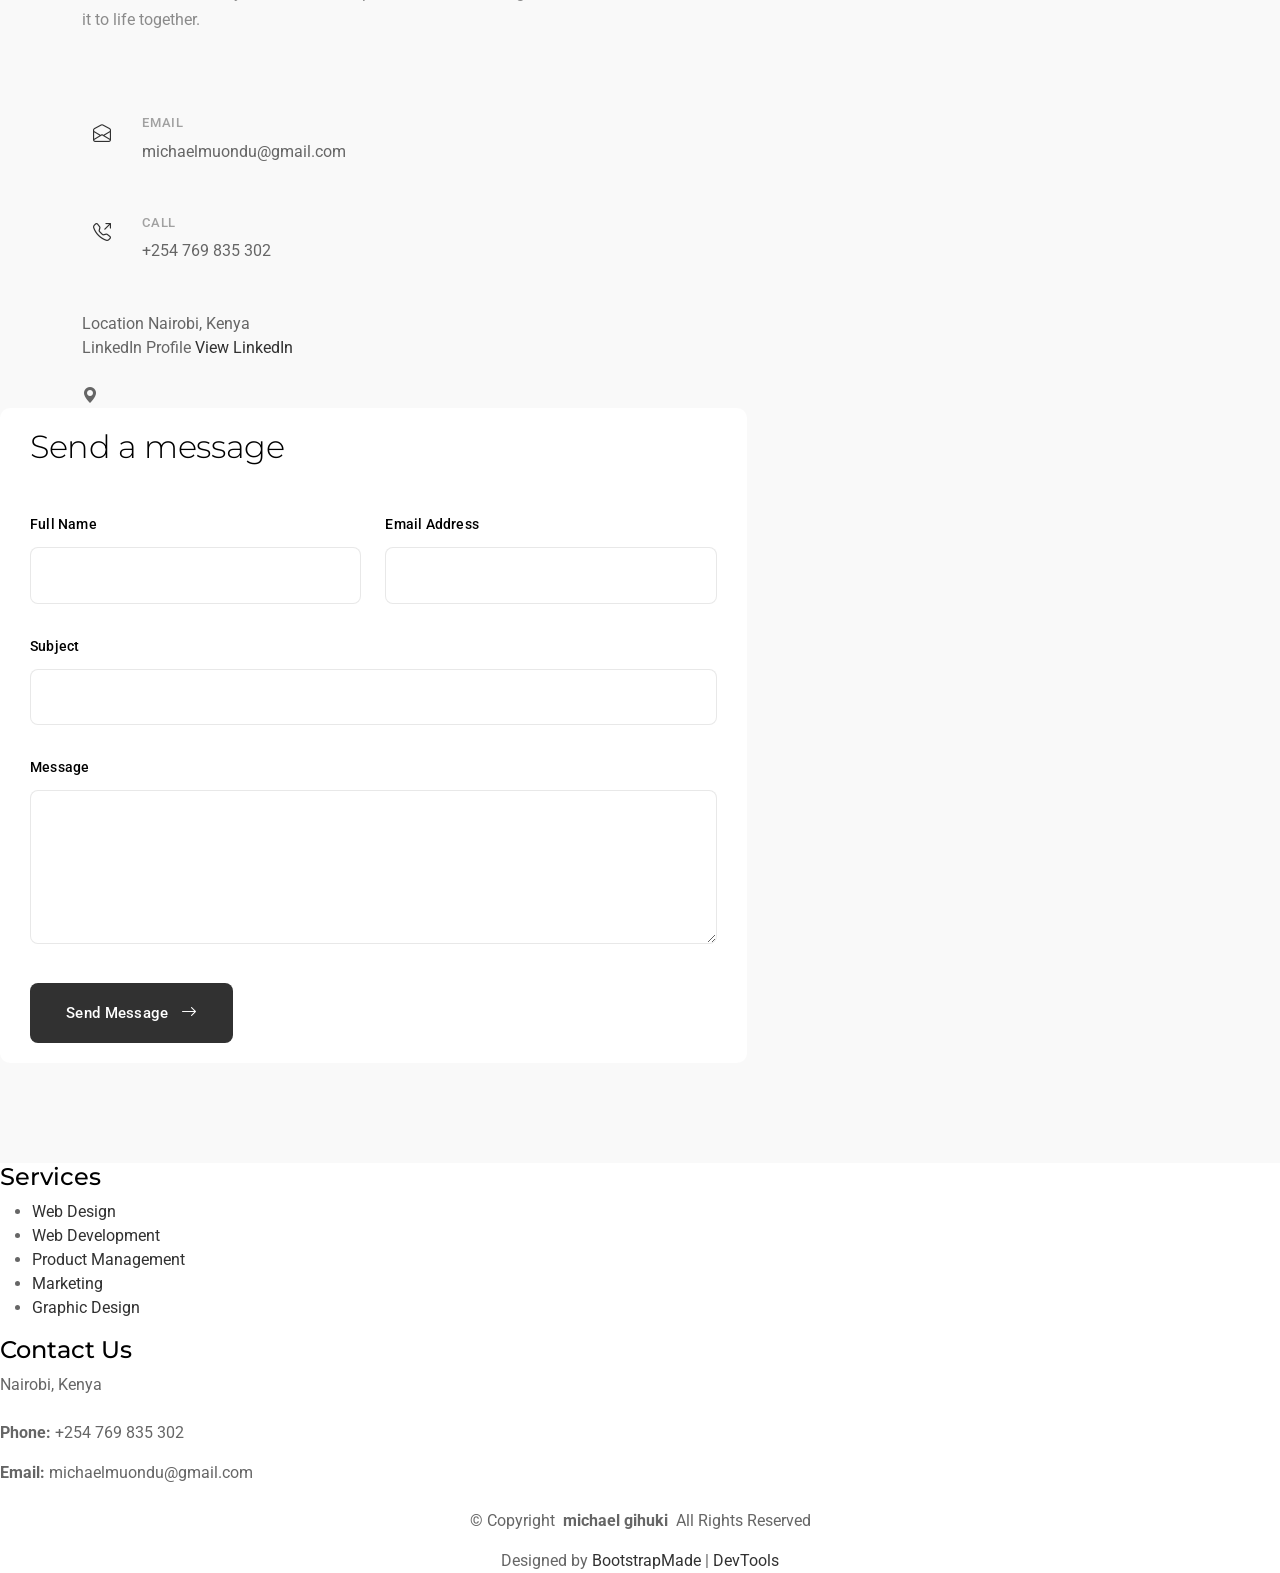
==== commit 0afbab6c: "added images" ====
--- a/index.html
+++ b/index.html
@@ -52,7 +52,6 @@
           <li><a href="#about">About</a></li>
           <li><a href="#services">Services</a></li>
           <li><a href="#portfolio">Portfolio</a></li>
-          <li><a href="#team">Team</a></li>
           <li class="dropdown"><a href="#"><span>Dropdown</span> <i class="bi bi-chevron-down toggle-dropdown"></i></a>
             <ul>
               <li><a href="#">Dropdown 1</a></li>
@@ -91,7 +90,6 @@
               <h1 data-aos="fade-up" data-aos-delay="200">Transform Your Business Vision Into Reality</h1>
               <p data-aos="fade-up" data-aos-delay="300"></p>
               <div class="hero-cta" data-aos="fade-up" data-aos-delay="400">
-                <a href="#about" class="btn-primary">Get Started Today</a>
                 </a>
               </div>
               <div class="hero-stats" data-aos="fade-up" data-aos-delay="500">
@@ -113,10 +111,10 @@
 
           <div class="col-lg-6">
             <div class="hero-image" data-aos="fade-left" data-aos-delay="300">
-              <img src="assets\img\portfolio\74b56c964d47c047d296b659cb9b49c2.jpg" alt="Business Success" class="img-fluid">
-              <div class="floating-card" data-aos="zoom-in" data-aos-delay="600">
-                </div>
-                  <h5>Revenue Growth</h5>
+              <img src="assets\img\portfolio\me.jpeg" alt="Business Success" class="img-fluid">
+              
+                </div>
+                
                 </div>
               </div>
             </div>
@@ -133,7 +131,7 @@
       <!-- Section Title -->
       <div class="container section-title" data-aos="fade-up">
         <span class="subtitle">About</span>
-        <h2>About Us</h2>
+        <h2>About </h2>
         <p>I’m a passionate and detail-oriented creator who enjoys turning ideas into meaningful, user-focused experiences. With a strong foundation in my craft, I’m constantly learning, experimenting, and pushing myself to grow both creatively and technically. I take pride in producing work that is not only visually engaging but also functional and impactful. Whether I’m working independently or collaborating with others, I bring curiosity, dedication, and a problem-solving mindset to every project I take on.
 </p>
       </div><!-- End Section Title -->
@@ -144,12 +142,7 @@
           <div class="col-lg-6" data-aos="fade-right" data-aos-delay="200">
             <div class="content">
               <h2>Crafting Excellence Through Innovation and Dedication</h2>
-              <p class="lead">We are passionate professionals committed to delivering exceptional results that exceed expectations and drive meaningful transformation.</p>
-
-              <p>Lorem ipsum dolor sit amet, consectetur adipiscing elit, sed do eiusmod tempor incididunt ut labore et dolore magna aliqua. Ut enim ad minim veniam, quis nostrud exercitation ullamco laboris nisi ut aliquip ex ea commodo consequat.</p>
-
-              <p>Duis aute irure dolor in reprehenderit in voluptate velit esse cillum dolore eu fugiat nulla pariatur. Excepteur sint occaecat cupidatat non proident, sunt in culpa qui officia deserunt mollit anim id est laborum.</p>
-
+              <p class="lead">I collaborate with professionals committed to delivering exceptional results that exceed expectations and drive meaningful transformation.</p>
               <div class="stats-row">
                 <div class="stat-item">
                   <div class="stat-number purecounter" data-purecounter-start="0" data-purecounter-end="15" data-purecounter-duration="1"></div>
@@ -166,7 +159,6 @@
               </div>
 
               <div class="cta-section">
-                <a href="#" team="" class="btn-outline">Meet Our Team</a>
               </div>
             </div>
           </div>
@@ -199,8 +191,8 @@
       <!-- Section Title -->
       <div class="container section-title" data-aos="fade-up">
         <span class="subtitle">Services</span>
-        <h2>Whati Offer</h2>
-        <p>Here’s a clean, professional paragraph you can use for a “What I Offer” section:
+        <h2>What I Offer</h2>
+        <p>
 
 I offer creative and reliable solutions tailored to meet your unique needs. From concept to completion, I focus on delivering high-quality work that combines functionality, innovation, and attention to detail. Whether you’re looking for design, development, or creative support, I aim to bring your ideas to life in a way that is both effective and engaging. I value clear communication, timely delivery, and building long-term relationships through consistent and impactful results.
 
@@ -218,12 +210,12 @@
                 <i class="bi bi-graph-up-arrow"></i>
               </div>
               <h3>Strategic Consulting</h3>
-              <p>Here’s a refined paragraph tailored for **Strategic Consulting**:
+              <p>
 
 I provide strategic consulting services designed to help individuals and organizations make informed, forward-thinking decisions. By combining analytical thinking with a deep understanding of market trends, I help identify opportunities, solve complex challenges, and create actionable plans for sustainable growth. My approach is collaborative and results-driven, ensuring that every strategy is practical, measurable, and aligned with your long-term vision. Whether you’re refining your direction or navigating change, I offer clear insights and structured guidance to move you forward with confidence.
 </p>
               <a href="service-details.html" class="service-link">
-                Learn More <i class="bi bi-arrow-right"></i>
+      
               </a>
             </div>
           </div><!-- End Service Item -->
@@ -234,12 +226,12 @@
                 <i class="bi bi-palette"></i>
               </div>
               <h3>Brand Development</h3>
-              <p>Here’s a polished paragraph for **Brand Development**:
+              <p>
 
 I offer brand development services that help turn ideas into strong, memorable identities. From defining your brand’s purpose and voice to shaping its visual direction, I focus on creating a cohesive and authentic presence that resonates with your audience. My approach blends creativity with strategy, ensuring your brand not only looks compelling but also communicates clearly and stands out in a competitive market. Whether you’re building from the ground up or refining an existing identity, I help craft brands that are consistent, impactful, and built for long-term growth.
 </p>
               <a href="service-details.html" class="service-link">
-                Learn More <i class="bi bi-arrow-right"></i>
+                
               </a>
             </div>
           </div><!-- End Service Item -->
@@ -250,12 +242,12 @@
                 <i class="bi bi-code-slash"></i>
               </div>
               <h3>Digital Solutions</h3>
-              <p>Here’s a strong paragraph for **Digital Solutions**:
+              <p>
 
 I deliver digital solutions that help businesses operate more efficiently and connect with their audiences in meaningful ways. By combining technology with a user-focused approach, I create tools, platforms, and systems that are both functional and easy to use. From building digital experiences to optimizing existing processes, I focus on solutions that drive performance, improve engagement, and support long-term growth. My goal is to provide reliable, scalable results that adapt to your evolving needs.
 </p>
               <a href="service-details.html" class="service-link">
-                Learn More <i class="bi bi-arrow-right"></i>
+            
               </a>
             </div>
           </div><!-- End Service Item -->
@@ -266,12 +258,12 @@
                 <i class="bi bi-megaphone"></i>
               </div>
               <h3>Marketing Strategy</h3>
-              <p>Here’s a polished paragraph for **Marketing Strategy**:
+              <p>
 
 I develop marketing strategies that are tailored to your goals, audience, and market landscape. By combining data-driven insights with creative thinking, I help position your brand effectively and maximize its reach and impact. My approach focuses on identifying the right channels, crafting compelling messaging, and aligning every effort with measurable outcomes. Whether you’re launching a new product, growing your presence, or refining your current approach, I create clear, actionable strategies that drive consistent and sustainable results.
 </p>
               <a href="service-details.html" class="service-link">
-                Learn More <i class="bi bi-arrow-right"></i>
+              
               </a>
             </div>
           </div><!-- End Service Item -->
@@ -282,12 +274,12 @@
                 <i class="bi bi-people"></i>
               </div>
               <h3>Team Building</h3>
-              <p>Here’s a strong paragraph for **Team Building**:
+              <p>
 
 I support team building by helping organizations create strong, aligned, and high-performing teams. Through a focus on clear communication, shared goals, and collaborative culture, I work to strengthen relationships and improve overall productivity. My approach emphasizes practical strategies that empower individuals, enhance leadership, and foster trust within teams. Whether you’re building a team from the ground up or improving an existing one, I help create environments where people can work effectively together and achieve lasting results.
 </p>
               <a href="service-details.html" class="service-link">
-                Learn More <i class="bi bi-arrow-right"></i>
+      
               </a>
             </div>
           </div><!-- End Service Item -->
@@ -298,12 +290,11 @@
                 <i class="bi bi-bar-chart"></i>
               </div>
               <h3>Data Analytics</h3>
-              <p>Here’s a polished paragraph for **Data Analytics**:
+              <p>
 
 I provide data analytics services that turn raw information into clear, actionable insights. By collecting, analyzing, and interpreting data, I help uncover patterns, measure performance, and support smarter decision-making. My approach combines technical expertise with a focus on real-world impact, ensuring that insights are not only accurate but also meaningful and easy to apply. Whether you’re looking to optimize operations, understand your audience, or guide strategic planning, I deliver data-driven solutions that drive measurable results.
 </p>
-              <a href="service-details.html" class="service-link">
-                Learn More <i class="bi bi-arrow-right"></i>
+              <a href="service-details.html" class="service-link"
               </a>
             </div>
           </div><!-- End Service Item -->
@@ -321,7 +312,7 @@
       <div class="container section-title" data-aos="fade-up">
         <span class="subtitle">Why Us</span>
         <h2>Why Choose Me</h2>
-        <p>Here’s a strong paragraph for **Why Choose Me**:
+        <p>
 
 I bring a unique combination of strategic thinking, creativity, and a results-driven mindset to every project. I take the time to understand your goals and challenges, ensuring that every solution is tailored specifically to your needs. With a focus on quality, clear communication, and consistency, I deliver work that not only meets expectations but adds real value. I’m committed to building lasting partnerships by being reliable, adaptable, and fully invested in your success.
 </p>
@@ -338,7 +329,7 @@
           </div>
           <div class="col-lg-6" data-aos="fade-left" data-aos-delay="300">
             <div class="image-wrapper">
-              <img src="assets/img/about/about-8.webp" alt="Professional team collaboration" class="img-fluid">
+              <img src="assets\img\portfolio\connect.jpeg" alt="Professional team collaboration" class="img-fluid">
             </div>
           </div>
         </div>
@@ -408,8 +399,7 @@
       <div class="container section-title" data-aos="fade-up">
         <span class="subtitle">Portfolio</span>
         <h2>Check My Portfolio</h2>
-        <p>I can definitely help with that—but I’ll need to see it first. Share a link to your portfolio or paste the content here, and I’ll give you detailed, honest feedback on things like clarity, design, messaging, and how strong it is overall.
-</p>
+        
       </div><!-- End Section Title -->
 
       <div class="container" data-aos="fade-up" data-aos-delay="100">
@@ -450,7 +440,9 @@
                         <time class="project-year">2024</time>
                       </div>
                       <h3 class="project-title">Enterprise Digital Platform</h3>
-                      <p class="project-description">Sed ut perspiciatis unde omnis iste natus error sit voluptatem accusantium doloremque laudantium totam rem aperiam.</p>
+                      <p class="project-description"><p>
+Digital design involves creating visual content and user interfaces for websites, mobile applications, and other digital platforms. In my work, I focus on designing clean, modern, and user-friendly interfaces that enhance user experience, improve usability, and effectively communicate a brand’s message.
+</p>
                       <div class="project-meta">
                         <span class="client-name">Fortune 500 Company</span>
                         <div class="project-scope">
@@ -490,7 +482,9 @@
                         <time class="project-year">2024</time>
                       </div>
                       <h3 class="project-title">SaaS Product Suite</h3>
-                      <p class="project-description">At vero eos et accusamus et iusto odio dignissimos ducimus qui blanditiis praesentium voluptatum deleniti atque corrupti.</p>
+                      <p class="project-description"><p>
+A SaaS product suite is a collection of cloud-based software applications delivered over the internet, designed to help businesses manage operations efficiently without the need for local installation. In my work, I focus on building scalable, user-friendly SaaS solutions that integrate multiple tools into a unified platform, improving productivity, collaboration, and overall business performance.
+</p>
                       <div class="project-meta">
                         <span class="client-name">Tech Startup</span>
                         <div class="project-scope">
@@ -530,7 +524,9 @@
                         <time class="project-year">2023</time>
                       </div>
                       <h3 class="project-title">Brand Transformation</h3>
-                      <p class="project-description">Excepteur sint occaecat cupidatat non proident sunt in culpa qui officia deserunt mollit anim id est laborum.</p>
+                      <p class="project-description">
+ It involves updating visual elements, messaging, and overall strategy to better connect with modern audiences, improve perception, and drive growth. A successful brand transformation reflects innovation while staying true to the core purpose of the business.
+</p>
                       <div class="project-meta">
                         <span class="client-name">Global Corporation</span>
                         <div class="project-scope">
@@ -570,7 +566,9 @@
                         <time class="project-year">2024</time>
                       </div>
                       <h3 class="project-title">Digital Transformation</h3>
-                      <p class="project-description">Lorem ipsum dolor sit amet consectetur adipiscing elit sed do eiusmod tempor incididunt ut labore et dolore magna aliqua.</p>
+                      <p class="project-description"><p>
+Digital transformation is the integration of modern technologies into business processes to improve efficiency, enhance customer experience, and drive innovation. In my work, I focus on creating responsive, user-friendly digital solutions that help businesses adapt, grow, and stay competitive in an ever-evolving digital landscape.
+</p>
                       <div class="project-meta">
                         <span class="client-name">Healthcare Provider</span>
                         <div class="project-scope">
@@ -610,7 +608,9 @@
                         <time class="project-year">2024</time>
                       </div>
                       <h3 class="project-title">E-commerce Experience</h3>
-                      <p class="project-description">Duis aute irure dolor in reprehenderit in voluptate velit esse cillum dolore eu fugiat nulla pariatur excepteur sint.</p>
+                      <p class="project-description"><p>
+E-commerce refers to the buying and selling of products or services online. In my work, I create user-friendly and responsive e-commerce interfaces that allow businesses to showcase their products, manage orders, and provide a smooth shopping experience for customers across all devices.
+</p>
                       <div class="project-meta">
                         <span class="client-name">Retail Brand</span>
                         <div class="project-scope">
@@ -650,7 +650,9 @@
                         <time class="project-year">2023</time>
                       </div>
                       <h3 class="project-title">Mobile Application</h3>
-                      <p class="project-description">Ut enim ad minim veniam quis nostrud exercitation ullamco laboris nisi ut aliquip ex ea commodo consequat duis aute.</p>
+                      <p class="project-description"><p>
+A mobile application is a software program designed to run on smartphones and tablets, providing users with convenient access to services and features on the go. In my work, I focus on creating responsive and user-friendly mobile applications that deliver seamless performance, intuitive navigation, and an engaging user experience.
+</p>
                       <div class="project-meta">
                         <span class="client-name">Financial Services</span>
                         <div class="project-scope">
@@ -675,7 +677,7 @@
             <p>Let's discuss how we can transform your digital presence and drive meaningful results for your organization.</p>
             <div class="conclusion-actions">
               <a href="#contact" class="primary-action">
-                Start Conversation
+              
                 <i class="bi bi-arrow-right"></i>
               </a>
               <a href="#portfolio" class="secondary-action">
@@ -689,279 +691,8 @@
 
     </section><!-- /Portfolio Section -->
 
-    <!-- Team Section -->
-    <section id="team" class="team section">
-
       <!-- Section Title -->
-      <div class="container section-title" data-aos="fade-up">
-        <span class="subtitle">Team</span>
-        <h2>Meet Our Team</h2>
-        <p>Necessitatibus eius consequatur ex aliquid fuga eum quidem sint consectetur velit. Sed ut perspiciatis unde omnis iste natus error sit voluptatem accusantium doloremque laudantium totam rem aperiam</p>
-      </div><!-- End Section Title -->
-
-      <div class="container" data-aos="fade-up" data-aos-delay="100">
-
-        <div class="row gy-5">
-
-          <div class="col-lg-3 col-md-6" data-aos="fade-up" data-aos-delay="200">
-            <div class="team-member">
-              <div class="member-img">
-                <img src="assets/img/person/person-f-8.webp" class="img-fluid" alt="Sarah Johnson" loading="lazy">
-              </div>
-              <div class="member-info">
-                <h4>Sarah Johnson</h4>
-                <span>Chief Executive Officer</span>
-                <p>Pellentesque habitant morbi tristique senectus et netus et malesuada fames ac turpis egestas vestibulum tortor quam.</p>
-                <div class="social">
-                  <a href="#"><i class="bi bi-twitter-x"></i></a>
-                  <a href="#"><i class="bi bi-linkedin"></i></a>
-                  <a href="#"><i class="bi bi-instagram"></i></a>
-                </div>
-              </div>
-            </div>
-          </div><!-- End Team Member -->
-
-          <div class="col-lg-3 col-md-6" data-aos="fade-up" data-aos-delay="250">
-            <div class="team-member">
-              <div class="member-img">
-                <img src="assets/img/person/person-m-12.webp" class="img-fluid" alt="Michael Chen" loading="lazy">
-              </div>
-              <div class="member-info">
-                <h4>Michael Chen</h4>
-                <span>Chief Technology Officer</span>
-                <p>Mauris blandit aliquet elit eget tincidunt nibh pulvinar rutrum tellus ac blandit elit eget tincidunt mauris.</p>
-                <div class="social">
-                  <a href="#"><i class="bi bi-twitter-x"></i></a>
-                  <a href="#"><i class="bi bi-linkedin"></i></a>
-                  <a href="#"><i class="bi bi-github"></i></a>
-                </div>
-              </div>
-            </div>
-          </div><!-- End Team Member -->
-
-          <div class="col-lg-3 col-md-6" data-aos="fade-up" data-aos-delay="300">
-            <div class="team-member">
-              <div class="member-img">
-                <img src="assets/img/person/person-f-3.webp" class="img-fluid" alt="Emily Rodriguez" loading="lazy">
-              </div>
-              <div class="member-info">
-                <h4>Emily Rodriguez</h4>
-                <span>Creative Director</span>
-                <p>Vestibulum ante ipsum primis in faucibus orci luctus et ultrices posuere cubilia curae donec velit neque auctor.</p>
-                <div class="social">
-                  <a href="#"><i class="bi bi-twitter-x"></i></a>
-                  <a href="#"><i class="bi bi-linkedin"></i></a>
-                  <a href="#"><i class="bi bi-dribbble"></i></a>
-                </div>
-              </div>
-            </div>
-          </div><!-- End Team Member -->
-
-          <div class="col-lg-3 col-md-6" data-aos="fade-up" data-aos-delay="350">
-            <div class="team-member">
-              <div class="member-img">
-                <img src="assets/img/person/person-m-7.webp" class="img-fluid" alt="David Thompson" loading="lazy">
-              </div>
-              <div class="member-info">
-                <h4>David Thompson</h4>
-                <span>Head of Operations</span>
-                <p>Curabitur arcu erat accumsan id imperdiet et porttitor at sem nulla facilisi mauris sit amet massa vitae tortor.</p>
-                <div class="social">
-                  <a href="#"><i class="bi bi-twitter-x"></i></a>
-                  <a href="#"><i class="bi bi-linkedin"></i></a>
-                  <a href="#"><i class="bi bi-facebook"></i></a>
-                </div>
-              </div>
-            </div>
-          </div><!-- End Team Member -->
-
-        </div>
-
-      </div>
-
-    </section><!-- /Team Section -->
-
-    <!-- Testimonials Section -->
-    <section id="testimonials" class="testimonials section">
-
-      <!-- Section Title -->
-      <div class="container section-title" data-aos="fade-up">
-        <span class="subtitle">Testimonials</span>
-        <h2>What They Say</h2>
-        <p>Necessitatibus eius consequatur ex aliquid fuga eum quidem sint consectetur velit. Sed ut perspiciatis unde omnis iste natus error sit voluptatem accusantium doloremque laudantium totam rem aperiam</p>
-      </div><!-- End Section Title -->
-
-      <div class="container" data-aos="fade-up" data-aos-delay="100">
-
-        <div class="testimonial-slider swiper init-swiper">
-          <script type="application/json" class="swiper-config">
-            {
-              "loop": true,
-              "speed": 600,
-              "autoplay": {
-                "delay": 4000
-              },
-              "slidesPerView": 1,
-              "spaceBetween": 30,
-              "navigation": {
-                "nextEl": ".swiper-button-next",
-                "prevEl": ".swiper-button-prev"
-              },
-              "breakpoints": {
-                "768": {
-                  "slidesPerView": 2
-                },
-                "1200": {
-                  "slidesPerView": 3
-                }
-              }
-            }
-          </script>
-
-          <div class="swiper-wrapper">
-
-            <!-- Testimonial Slide 1 -->
-            <div class="swiper-slide">
-              <div class="testimonial-item" data-aos="zoom-in" data-aos-delay="200">
-                <div class="testimonial-header">
-                  <img src="assets/img/person/person-f-12.webp" alt="Client" class="img-fluid" loading="lazy">
-                  <div class="rating">
-                    <i class="bi bi-star-fill"></i>
-                    <i class="bi bi-star-fill"></i>
-                    <i class="bi bi-star-fill"></i>
-                    <i class="bi bi-star-fill"></i>
-                    <i class="bi bi-star-fill"></i>
-                  </div>
-                </div>
-                <div class="testimonial-body">
-                  <p>Excepteur sint occaecat cupidatat non proident, sunt in culpa qui officia deserunt mollit anim id est laborum consectetur adipiscing elit sed eiusmod tempor.</p>
-                </div>
-                <div class="testimonial-footer">
-                  <h5>Jessica Martinez</h5>
-                  <span>UX Designer</span>
-                  <div class="quote-icon">
-                    <i class="bi bi-chat-quote-fill"></i>
-                  </div>
-                </div>
-              </div>
-            </div><!-- End Testimonial Slide -->
-
-            <!-- Testimonial Slide 2 -->
-            <div class="swiper-slide">
-              <div class="testimonial-item" data-aos="zoom-in" data-aos-delay="300">
-                <div class="testimonial-header">
-                  <img src="assets/img/person/person-m-8.webp" alt="Client" class="img-fluid" loading="lazy">
-                  <div class="rating">
-                    <i class="bi bi-star-fill"></i>
-                    <i class="bi bi-star-fill"></i>
-                    <i class="bi bi-star-fill"></i>
-                    <i class="bi bi-star-fill"></i>
-                    <i class="bi bi-star-fill"></i>
-                  </div>
-                </div>
-                <div class="testimonial-body">
-                  <p>Duis aute irure dolor in reprehenderit in voluptate velit esse cillum dolore eu fugiat nulla pariatur excepteur sint occaecat cupidatat non proident sunt in culpa.</p>
-                </div>
-                <div class="testimonial-footer">
-                  <h5>David Rodriguez</h5>
-                  <span>Software Engineer</span>
-                  <div class="quote-icon">
-                    <i class="bi bi-chat-quote-fill"></i>
-                  </div>
-                </div>
-              </div>
-            </div><!-- End Testimonial Slide -->
-
-            <!-- Testimonial Slide 3 -->
-            <div class="swiper-slide">
-              <div class="testimonial-item" data-aos="zoom-in" data-aos-delay="400">
-                <div class="testimonial-header">
-                  <img src="assets/img/person/person-f-6.webp" alt="Client" class="img-fluid" loading="lazy">
-                  <div class="rating">
-                    <i class="bi bi-star-fill"></i>
-                    <i class="bi bi-star-fill"></i>
-                    <i class="bi bi-star-fill"></i>
-                    <i class="bi bi-star-fill"></i>
-                    <i class="bi bi-star-fill"></i>
-                  </div>
-                </div>
-                <div class="testimonial-body">
-                  <p>Lorem ipsum dolor sit amet consectetur adipiscing elit sed do eiusmod tempor incididunt ut labore et dolore magna aliqua ut enim ad minim veniam quis nostrud.</p>
-                </div>
-                <div class="testimonial-footer">
-                  <h5>Amanda Wilson</h5>
-                  <span>Creative Director</span>
-                  <div class="quote-icon">
-                    <i class="bi bi-chat-quote-fill"></i>
-                  </div>
-                </div>
-              </div>
-            </div><!-- End Testimonial Slide -->
-
-            <!-- Testimonial Slide 4 -->
-            <div class="swiper-slide">
-              <div class="testimonial-item" data-aos="zoom-in" data-aos-delay="500">
-                <div class="testimonial-header">
-                  <img src="assets/img/person/person-m-12.webp" alt="Client" class="img-fluid" loading="lazy">
-                  <div class="rating">
-                    <i class="bi bi-star-fill"></i>
-                    <i class="bi bi-star-fill"></i>
-                    <i class="bi bi-star-fill"></i>
-                    <i class="bi bi-star-fill"></i>
-                    <i class="bi bi-star-fill"></i>
-                  </div>
-                </div>
-                <div class="testimonial-body">
-                  <p>Sed ut perspiciatis unde omnis iste natus error sit voluptatem accusantium doloremque laudantium totam rem aperiam eaque ipsa quae ab illo inventore veritatis.</p>
-                </div>
-                <div class="testimonial-footer">
-                  <h5>Ryan Thompson</h5>
-                  <span>Business Analyst</span>
-                  <div class="quote-icon">
-                    <i class="bi bi-chat-quote-fill"></i>
-                  </div>
-                </div>
-              </div>
-            </div><!-- End Testimonial Slide -->
-
-            <!-- Testimonial Slide 5 -->
-            <div class="swiper-slide">
-              <div class="testimonial-item" data-aos="zoom-in" data-aos-delay="600">
-                <div class="testimonial-header">
-                  <img src="assets/img/person/person-f-10.webp" alt="Client" class="img-fluid" loading="lazy">
-                  <div class="rating">
-                    <i class="bi bi-star-fill"></i>
-                    <i class="bi bi-star-fill"></i>
-                    <i class="bi bi-star-fill"></i>
-                    <i class="bi bi-star-fill"></i>
-                    <i class="bi bi-star-fill"></i>
-                  </div>
-                </div>
-                <div class="testimonial-body">
-                  <p>At vero eos et accusamus et iusto odio dignissimos ducimus qui blanditiis praesentium voluptatum deleniti atque corrupti quos dolores et quas molestias excepturi.</p>
-                </div>
-                <div class="testimonial-footer">
-                  <h5>Rachel Chen</h5>
-                  <span>Project Manager</span>
-                  <div class="quote-icon">
-                    <i class="bi bi-chat-quote-fill"></i>
-                  </div>
-                </div>
-              </div>
-            </div><!-- End Testimonial Slide -->
-
-          </div>
-
-          <div class="swiper-navigation">
-            <div class="swiper-button-prev"></div>
-            <div class="swiper-button-next"></div>
-          </div>
-
-        </div>
-
-      </div>
-
-    </section><!-- /Testimonials Section -->
+   
 
     <!-- Contact Section -->
     <section id="contact" class="contact section light-background">
@@ -969,7 +700,8 @@
       <div class="container section-title" data-aos="fade-up">
         <span class="subtitle">Contact</span>
         <h2>Let's Connect</h2>
-        <p>Necessitatibus eius consequatur ex aliquid fuga eum quidem sint consectetur velit. Sed ut perspiciatis unde omnis iste natus error sit voluptatem accusantium doloremque laudantium totam rem aperiam</p>
+        <p> Whether you have a project idea, need a website, or want to collaborate, I’m always open to discussing new opportunities and bringing creative digital solutions to life.
+</p>
       </div><!-- End Section Title -->
 
       <div class="container">
@@ -993,8 +725,8 @@
                   <i class="bi bi-envelope-open"></i>
                 </div>
                 <div class="detail-content">
-                  <span class="detail-label">Email us</span>
-                  <span class="detail-value">contact@example.com</span>
+                  <span class="detail-label">Email</span>
+                  <span class="detail-value">michaelmuondu@gmail.com</span>
                 </div>
               </div>
 
@@ -1003,19 +735,25 @@
                   <i class="bi bi-telephone-outbound"></i>
                 </div>
                 <div class="detail-content">
-                  <span class="detail-label">Call us</span>
-                  <span class="detail-value">+1 (555) 432-8976</span>
-                </div>
-              </div>
+                  <span class="detail-label">Call</span>
+                  <span class="detail-value">+254 769 835 302</span>
+                </div>
+              </div>
+              <div class="detail-content">
+                <span class="detail-label">Location</span>
+                <span class="detail-value">Nairobi, Kenya</span>  
+              </div>
+              </div>
+            <div class="detail-content">
+                <span class="detail-label">LinkedIn Profile</span>
+                <a href="https://www.linkedin.com/in/michael-muondu-b8604930a" class="detail-link" target="_blank">View LinkedIn</a>
+              </div>
+              </div>  
 
               <div class="detail-item">
                 <div class="detail-icon">
                   <i class="bi bi-geo-alt-fill"></i>
                 </div>
-                <div class="detail-content">
-                  <span class="detail-label">Visit us</span>
-                  <span class="detail-value">547 Madison Avenue<br>New York, NY 10022</span>
-                </div>
               </div>
 
             </div>
@@ -1025,7 +763,7 @@
           <div class="col-lg-7">
             <div class="form-wrapper">
               <div class="form-header">
-                <h3>Send us a message</h3>
+                <h3>Send a message</h3>
               </div>
 
               <form action="forms/contact.php" method="post" class="php-email-form">
@@ -1079,36 +817,8 @@
 
   </main>
 
-  <footer id="footer" class="footer dark-background">
-
-    <div class="container footer-top">
-      <div class="row gy-4">
-        <div class="col-lg-5 col-md-12 footer-about">
-          <a href="index.html" class="logo d-flex align-items-center">
-            <span class="sitename">Axis</span>
-          </a>
-          <p>Cras fermentum odio eu feugiat lide par naso tierra. Justo eget nada terra videa magna derita valies darta donna mare fermentum iaculis eu non diam phasellus.</p>
-          <div class="social-links d-flex mt-4">
-            <a href=""><i class="bi bi-twitter-x"></i></a>
-            <a href=""><i class="bi bi-facebook"></i></a>
-            <a href=""><i class="bi bi-instagram"></i></a>
-            <a href=""><i class="bi bi-linkedin"></i></a>
-          </div>
-        </div>
-
         <div class="col-lg-2 col-6 footer-links">
-          <h4>Useful Links</h4>
-          <ul>
-            <li><a href="#">Home</a></li>
-            <li><a href="#">About us</a></li>
-            <li><a href="#">Services</a></li>
-            <li><a href="#">Terms of service</a></li>
-            <li><a href="#">Privacy policy</a></li>
-          </ul>
-        </div>
-
-        <div class="col-lg-2 col-6 footer-links">
-          <h4>Our Services</h4>
+          <h4> Services</h4>
           <ul>
             <li><a href="#">Web Design</a></li>
             <li><a href="#">Web Development</a></li>
@@ -1120,18 +830,16 @@
 
         <div class="col-lg-3 col-md-12 footer-contact text-center text-md-start">
           <h4>Contact Us</h4>
-          <p>A108 Adam Street</p>
-          <p>New York, NY 535022</p>
-          <p>United States</p>
-          <p class="mt-4"><strong>Phone:</strong> <span>+1 5589 55488 55</span></p>
-          <p><strong>Email:</strong> <span>info@example.com</span></p>
+          <p>Nairobi, Kenya</p>
+          <p class="mt-4"><strong>Phone:</strong> <span>+254 769 835 302</span></p>
+          <p><strong>Email:</strong> <span>michaelmuondu@gmail.com</span></p>
         </div>
 
       </div>
     </div>
 
     <div class="container copyright text-center mt-4">
-      <p>© <span>Copyright</span> <strong class="px-1 sitename">Axis</strong> <span>All Rights Reserved</span></p>
+      <p>© <span>Copyright</span> <strong class="px-1 sitename">michael gihuki</strong> <span>All Rights Reserved</span></p>
       <div class="credits">
         <!-- All the links in the footer should remain intact. -->
         <!-- You can delete the links only if you've purchased the pro version. -->
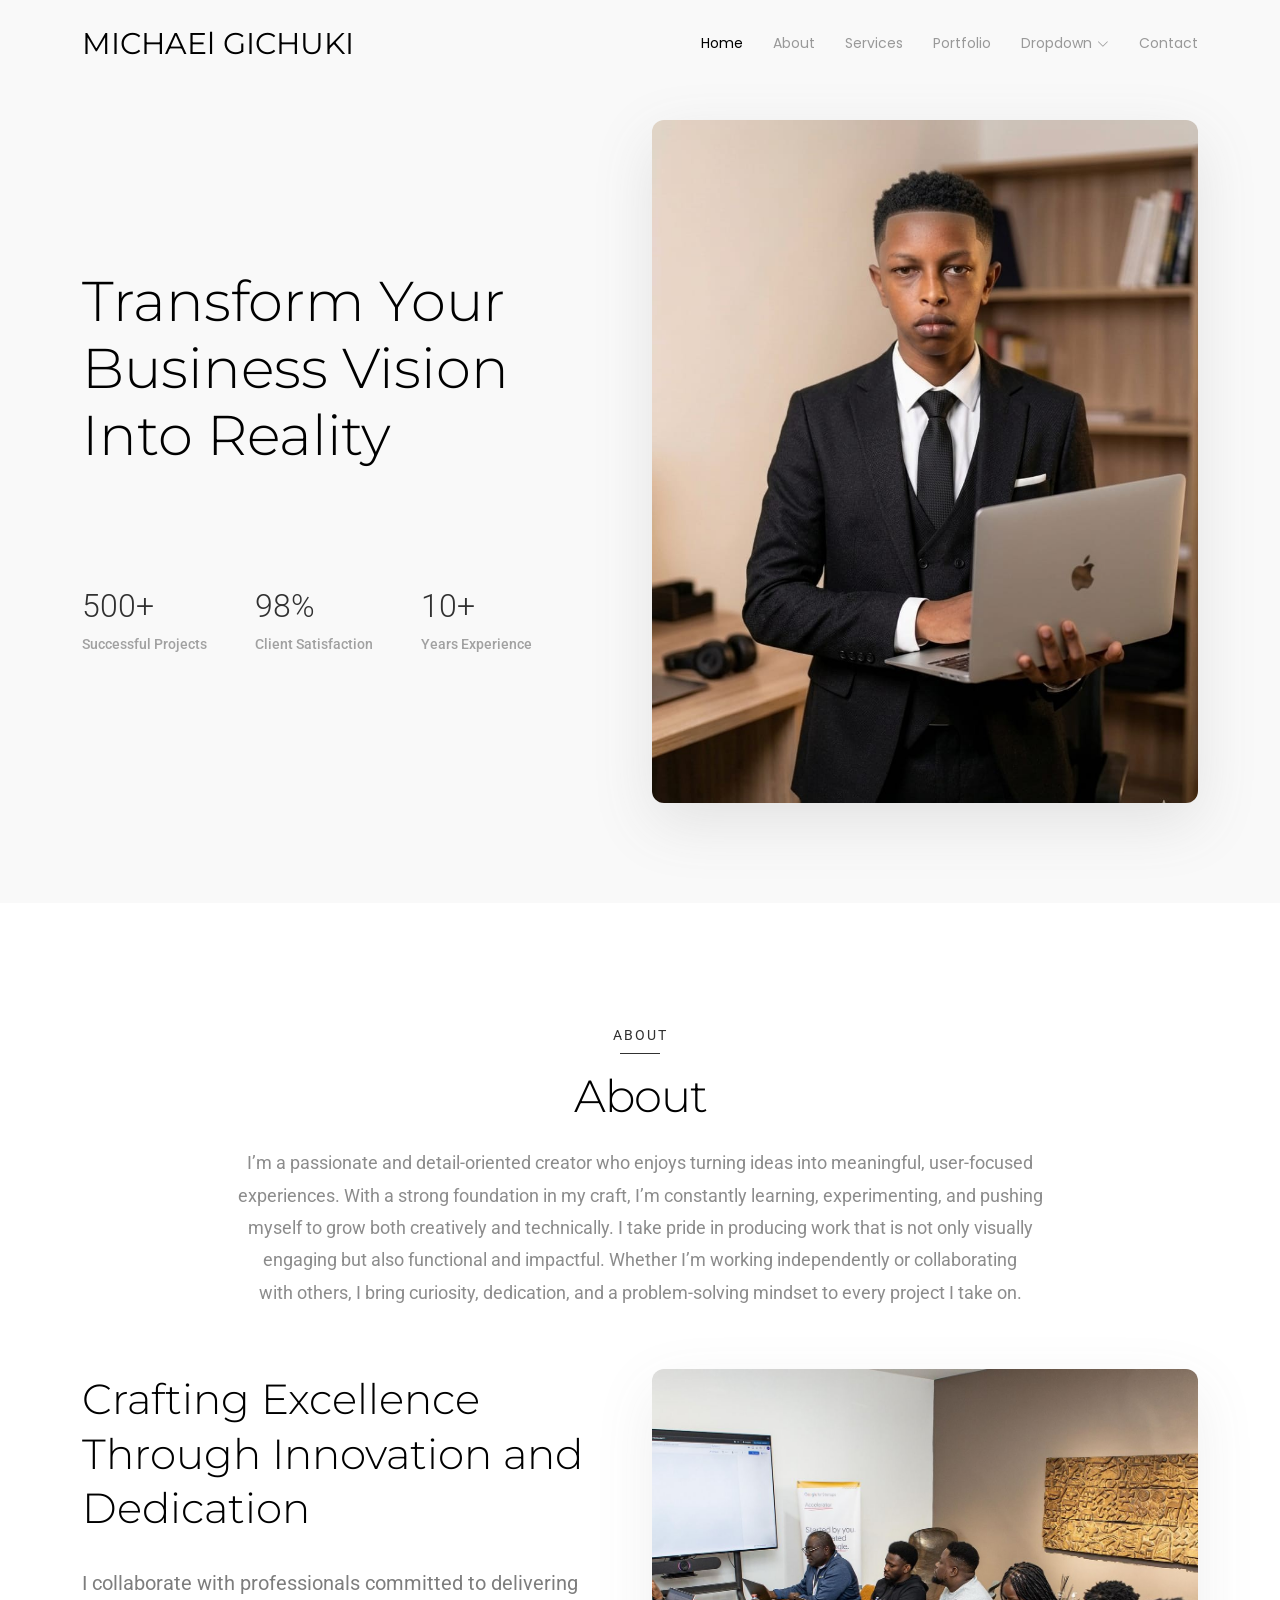
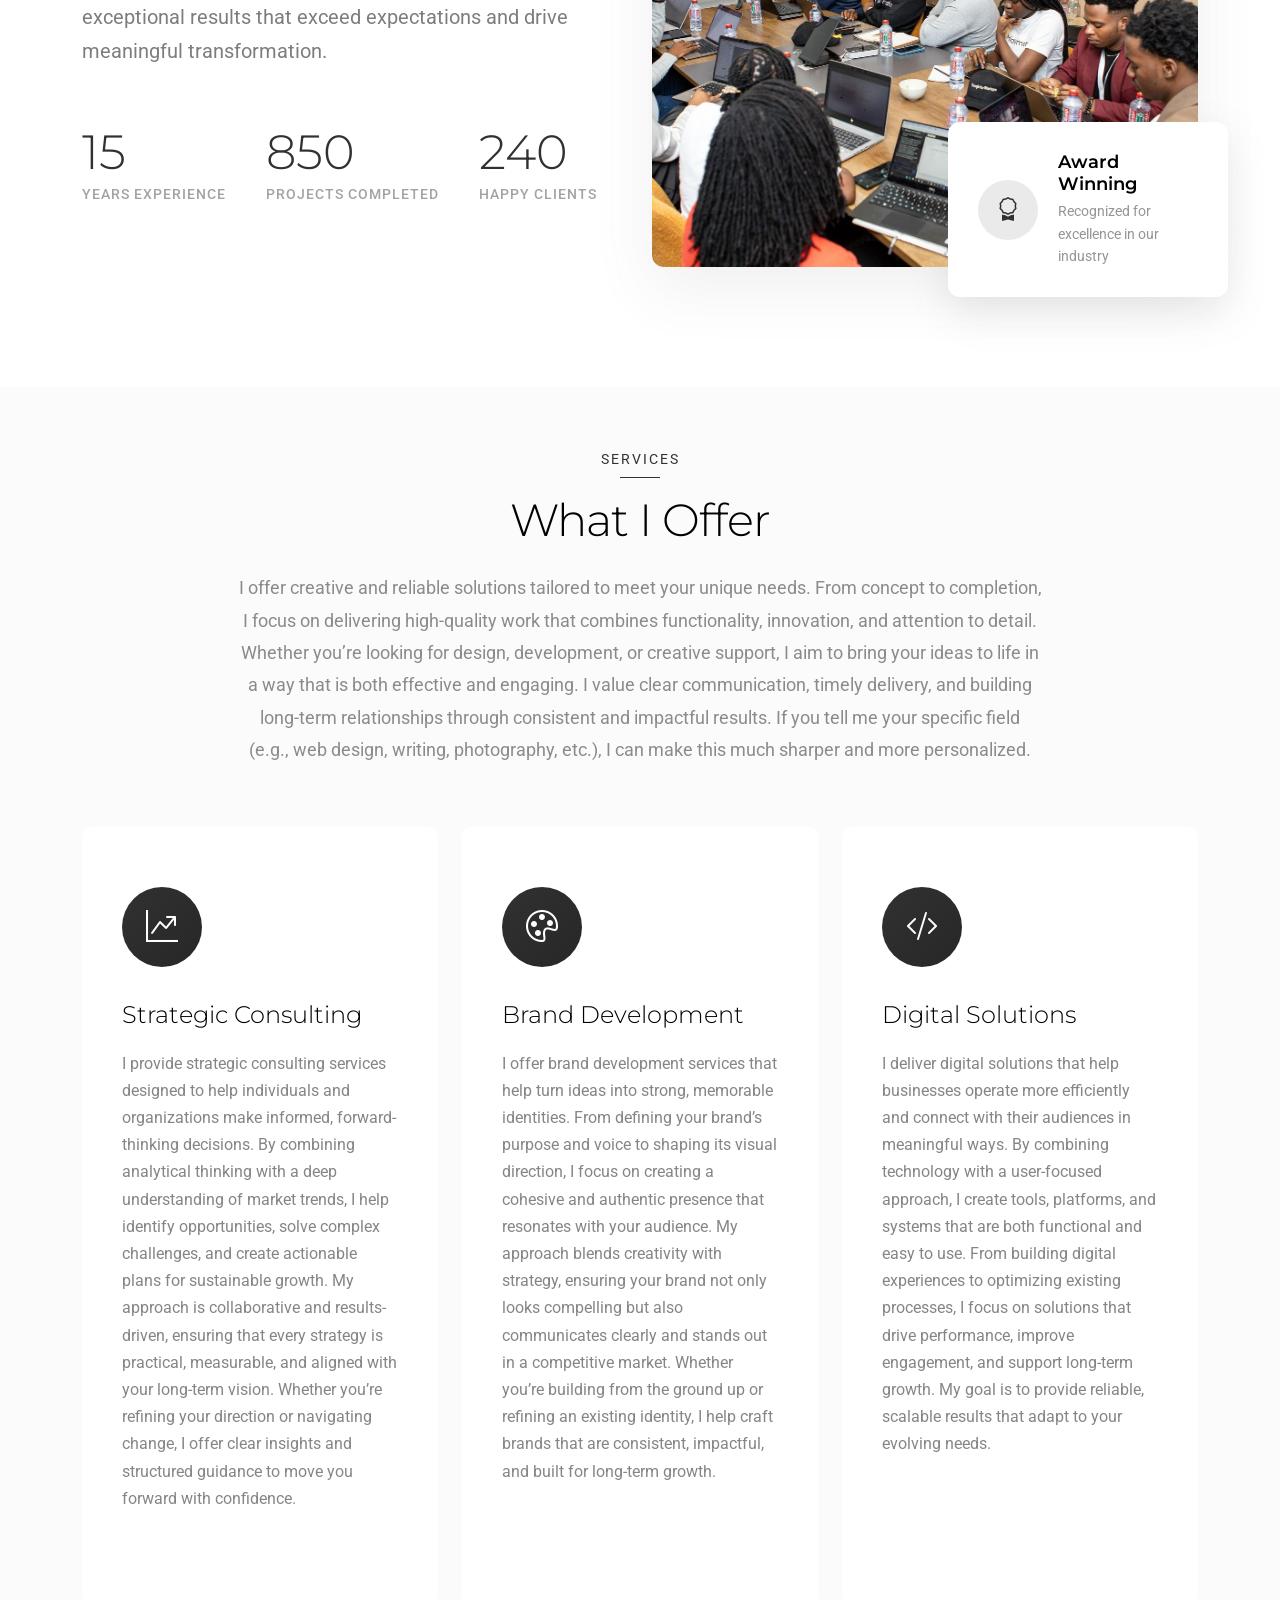
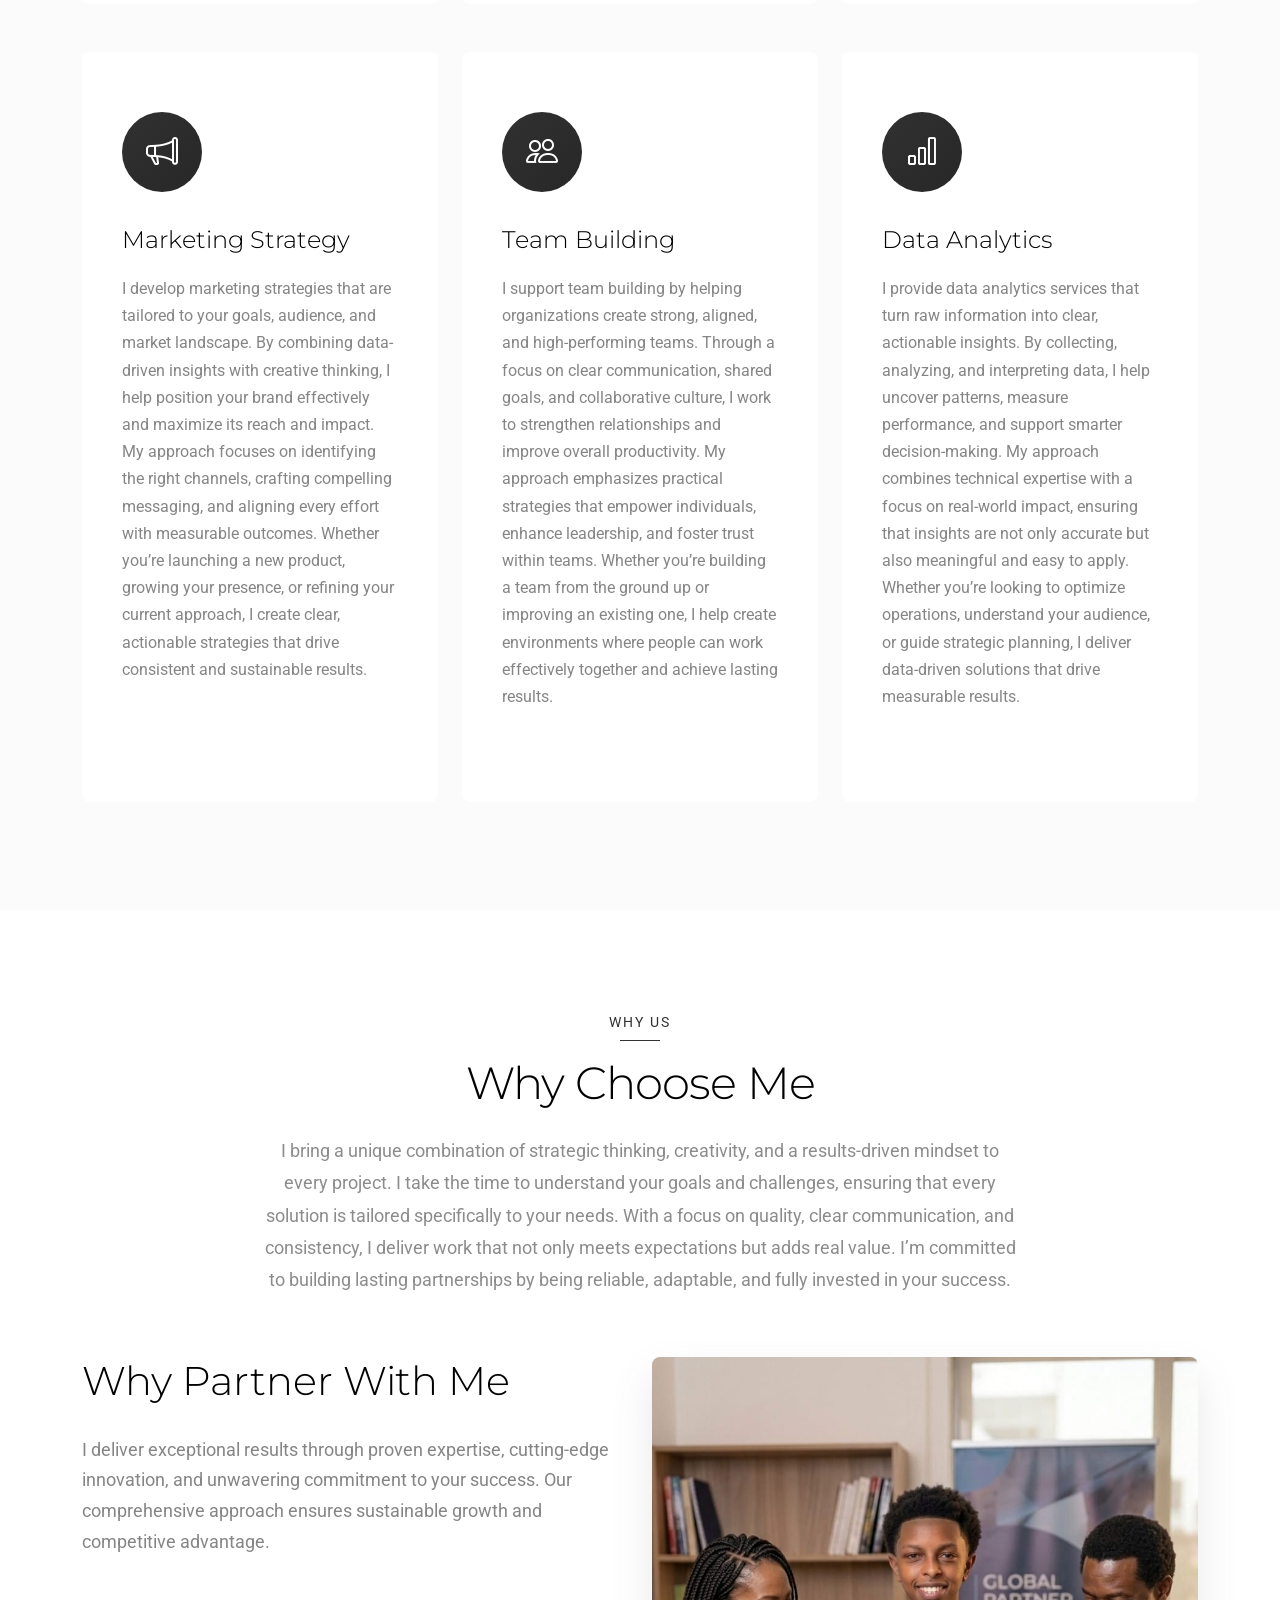
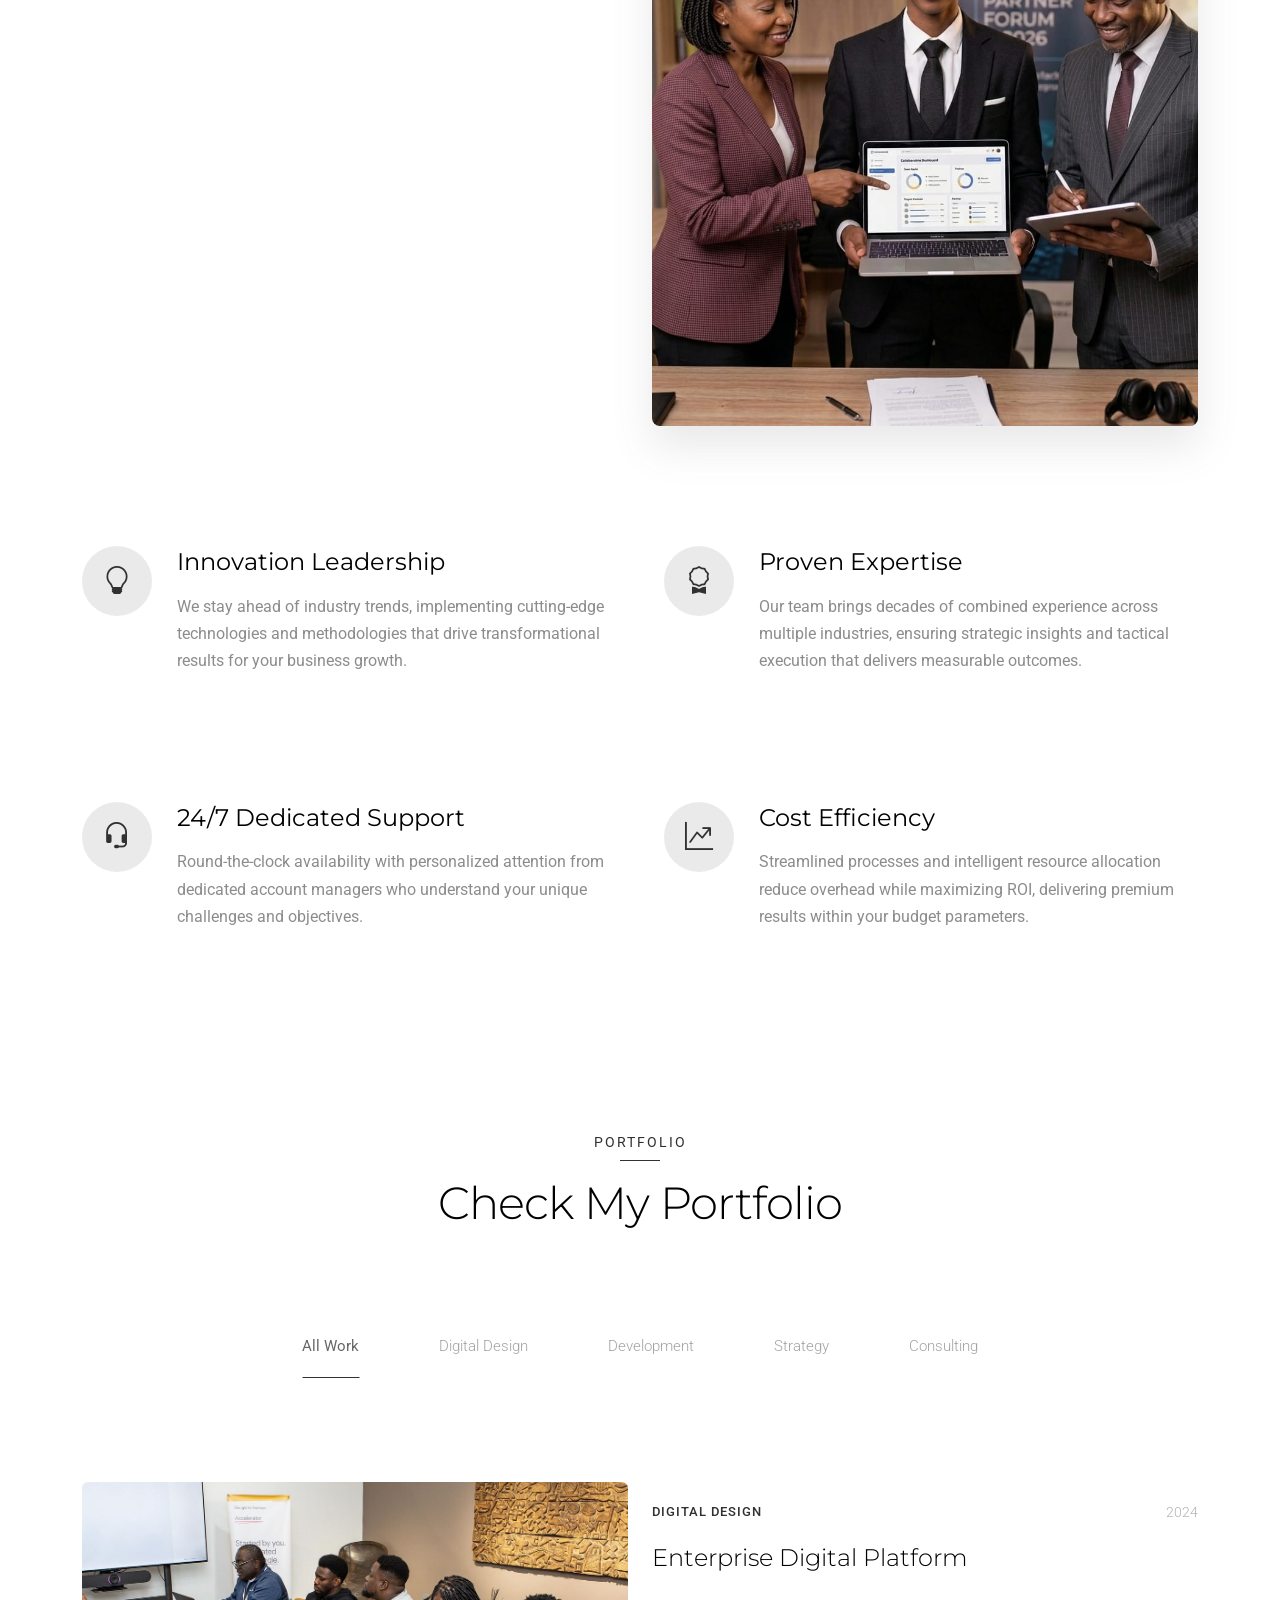
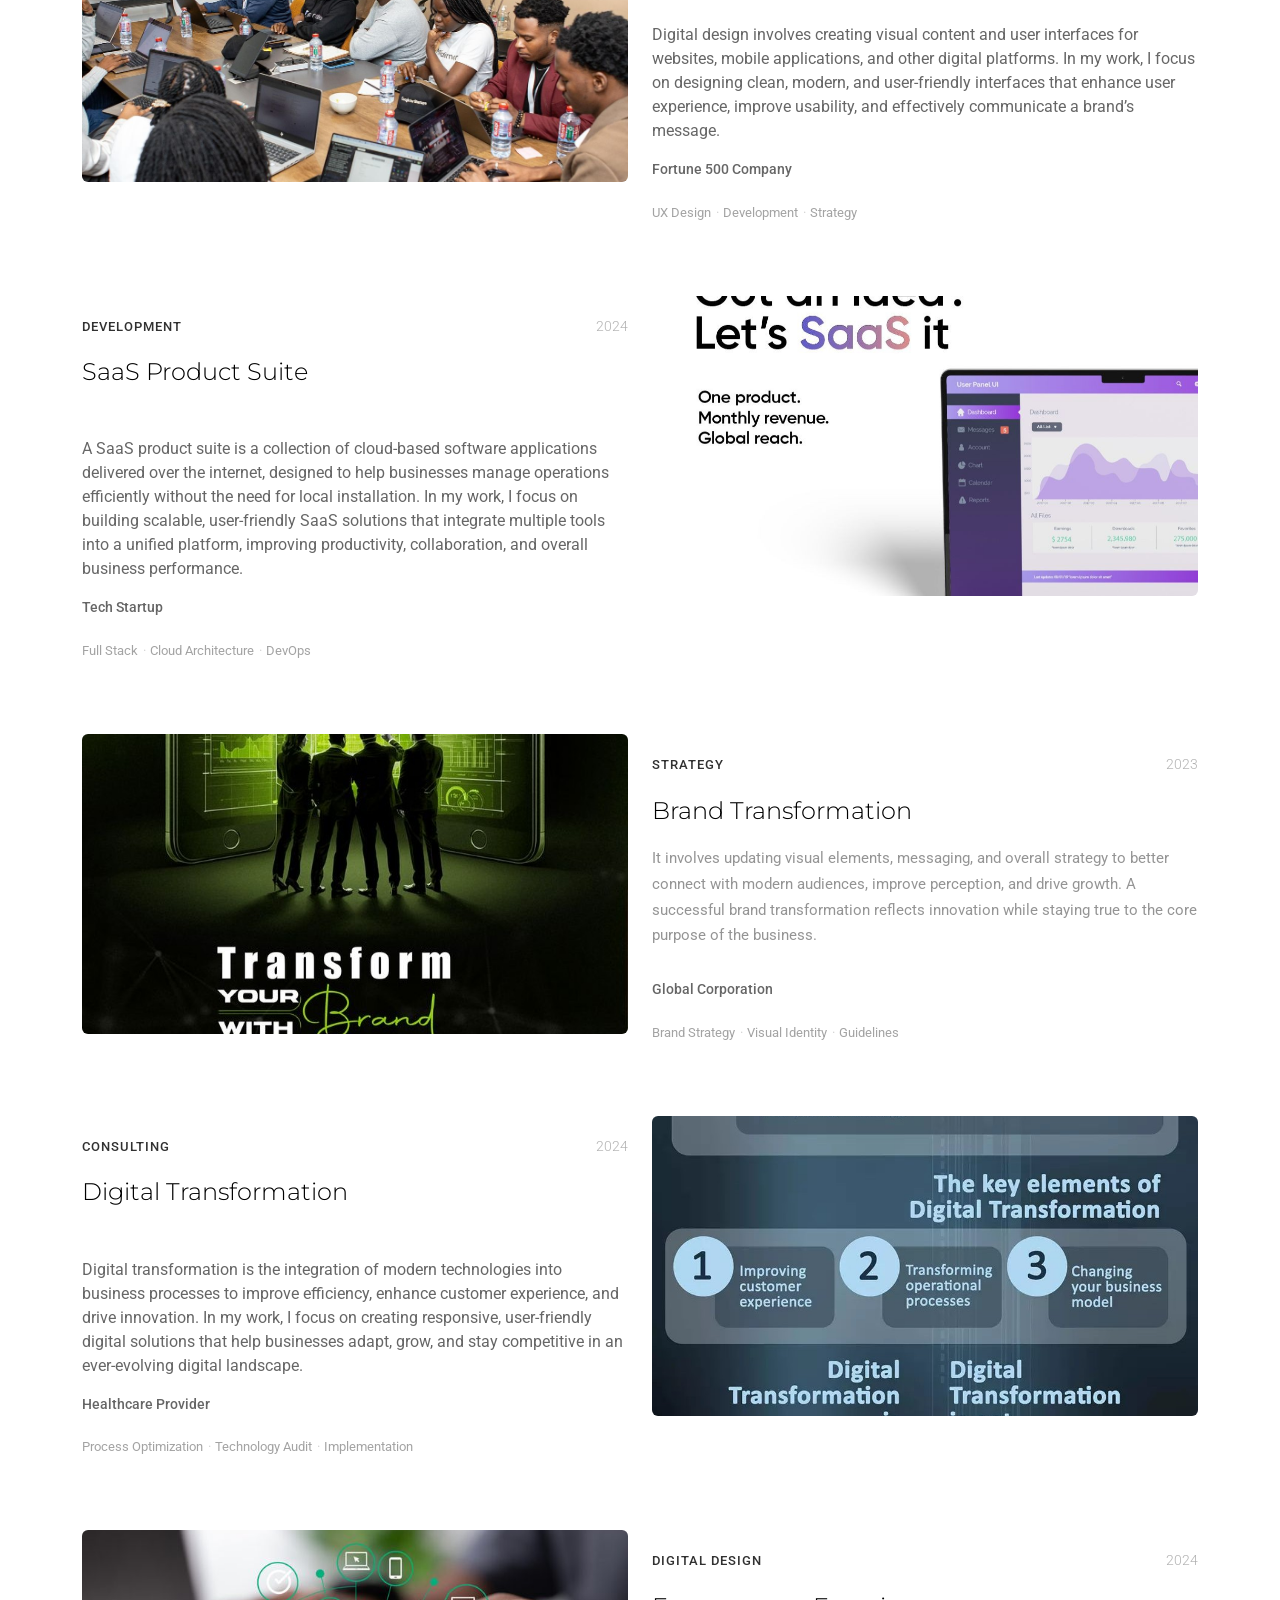
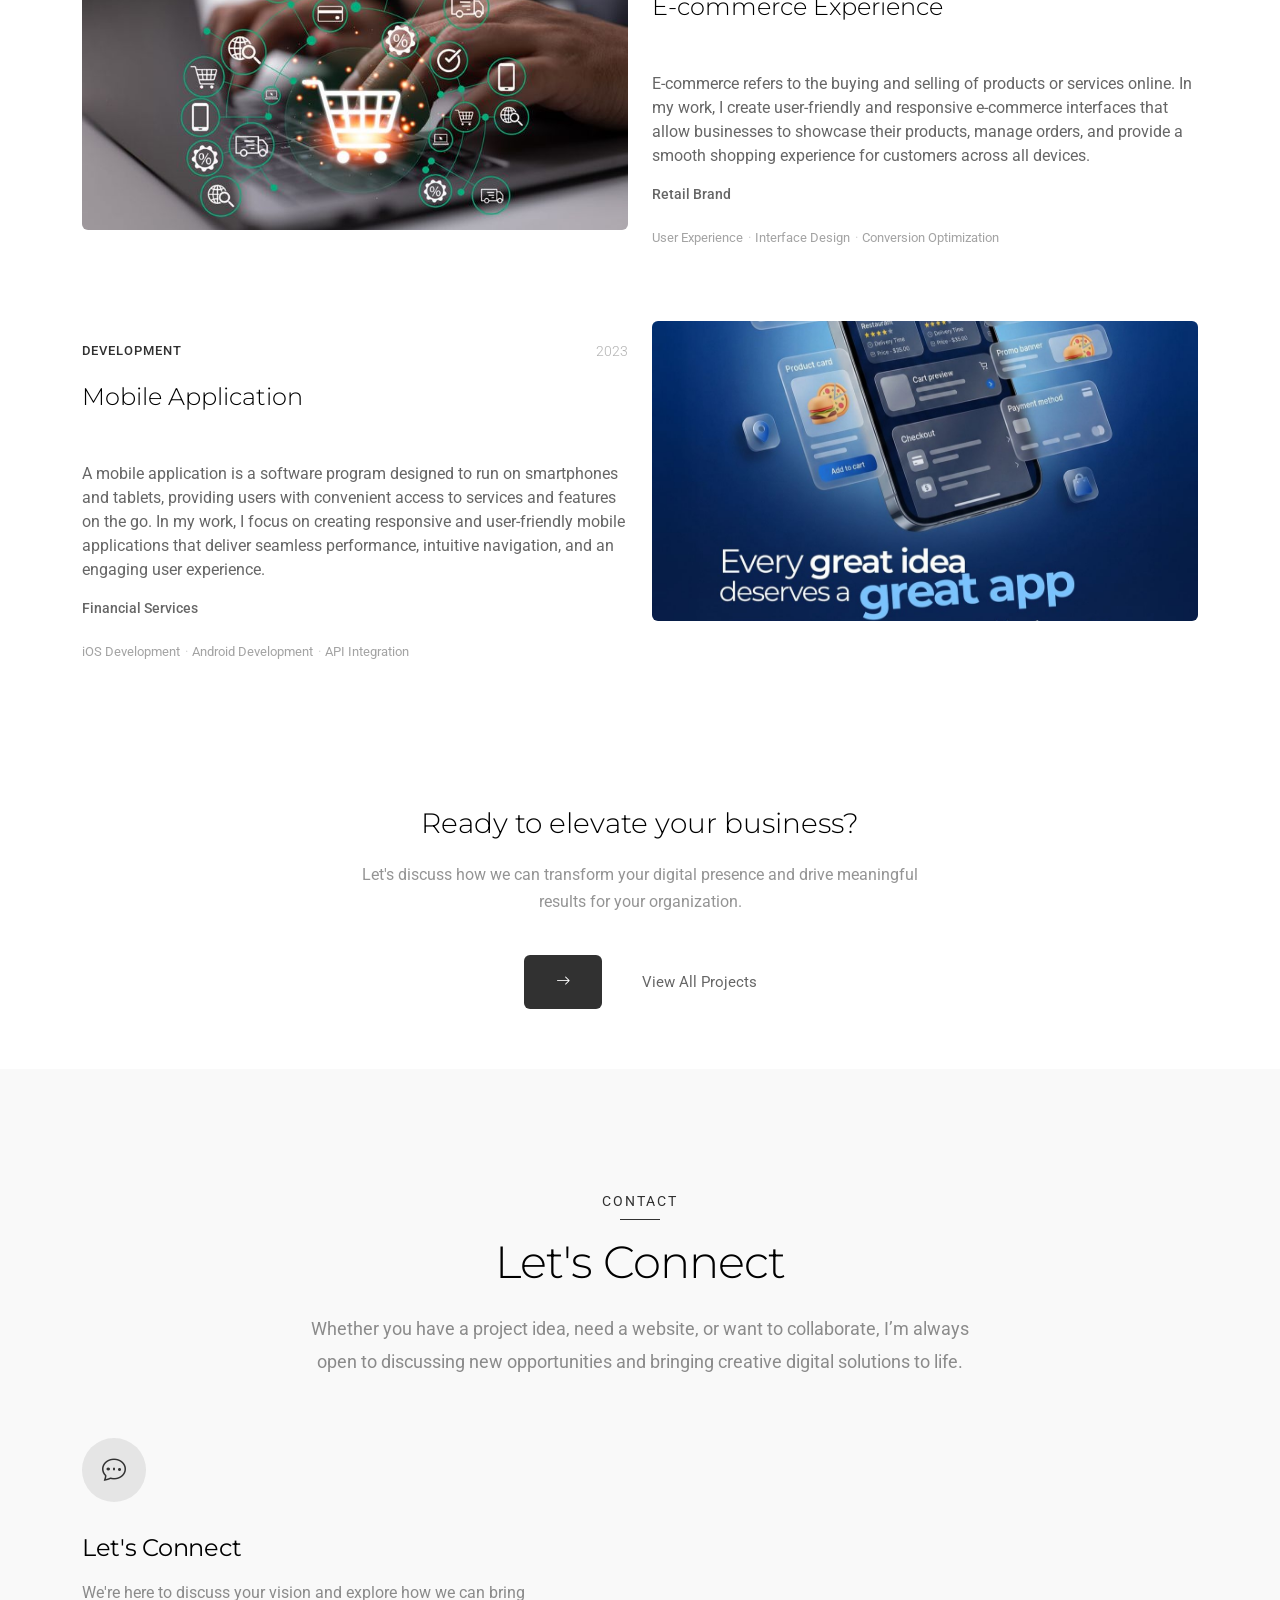
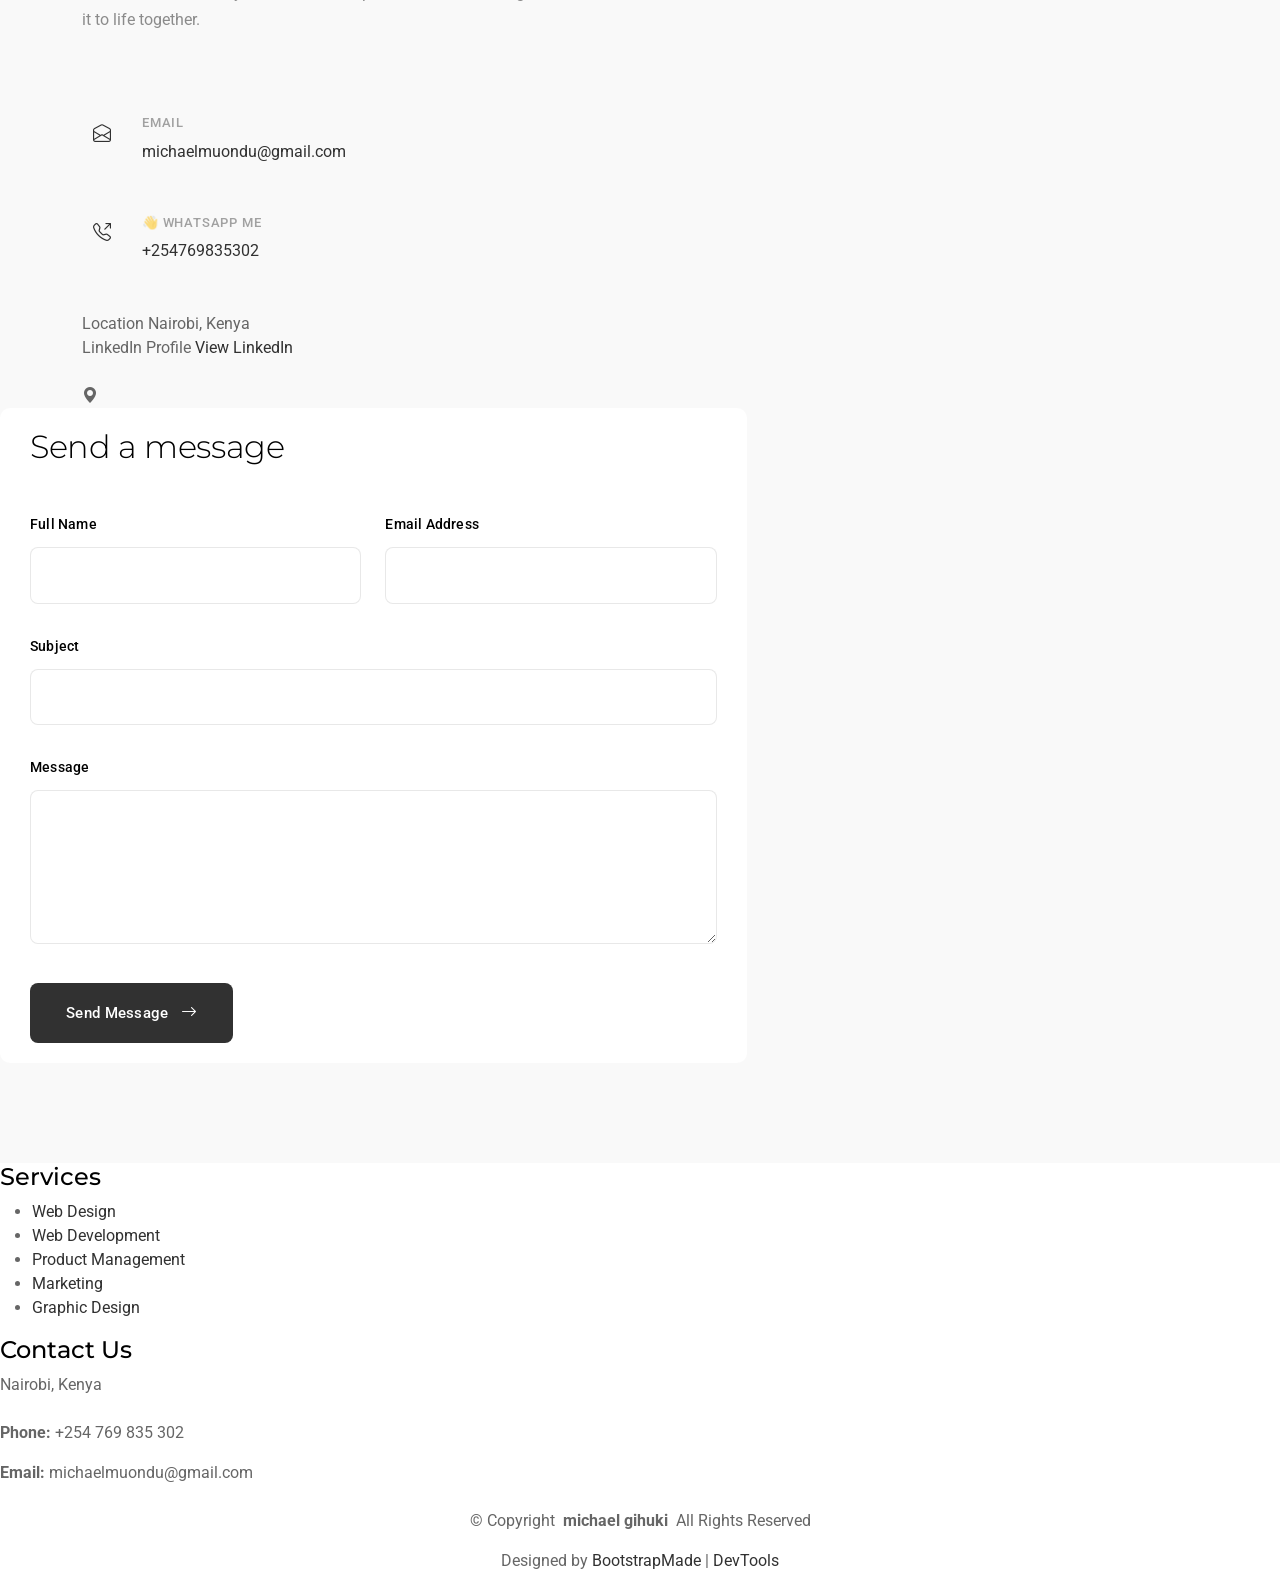
==== commit cfea6c01: "email and whatsapp" ====
--- a/index.html
+++ b/index.html
@@ -726,7 +726,7 @@
                 </div>
                 <div class="detail-content">
                   <span class="detail-label">Email</span>
-                  <span class="detail-value">michaelmuondu@gmail.com</span>
+                  <span class="detail-value"><a href="https://mail.google.com/mail/u/0/?tab=rm&ogbl#inbox?compose=new">michaelmuondu@gmail.com</a></span>
                 </div>
               </div>
 
@@ -735,8 +735,8 @@
                   <i class="bi bi-telephone-outbound"></i>
                 </div>
                 <div class="detail-content">
-                  <span class="detail-label">Call</span>
-                  <span class="detail-value">+254 769 835 302</span>
+                  <span class="detail-label">👋 Whatsapp Me</span>
+                  <span class="detail-value"><a href="https://wa.link/am5tme">+254769835302</a></span>
                 </div>
               </div>
               <div class="detail-content">
